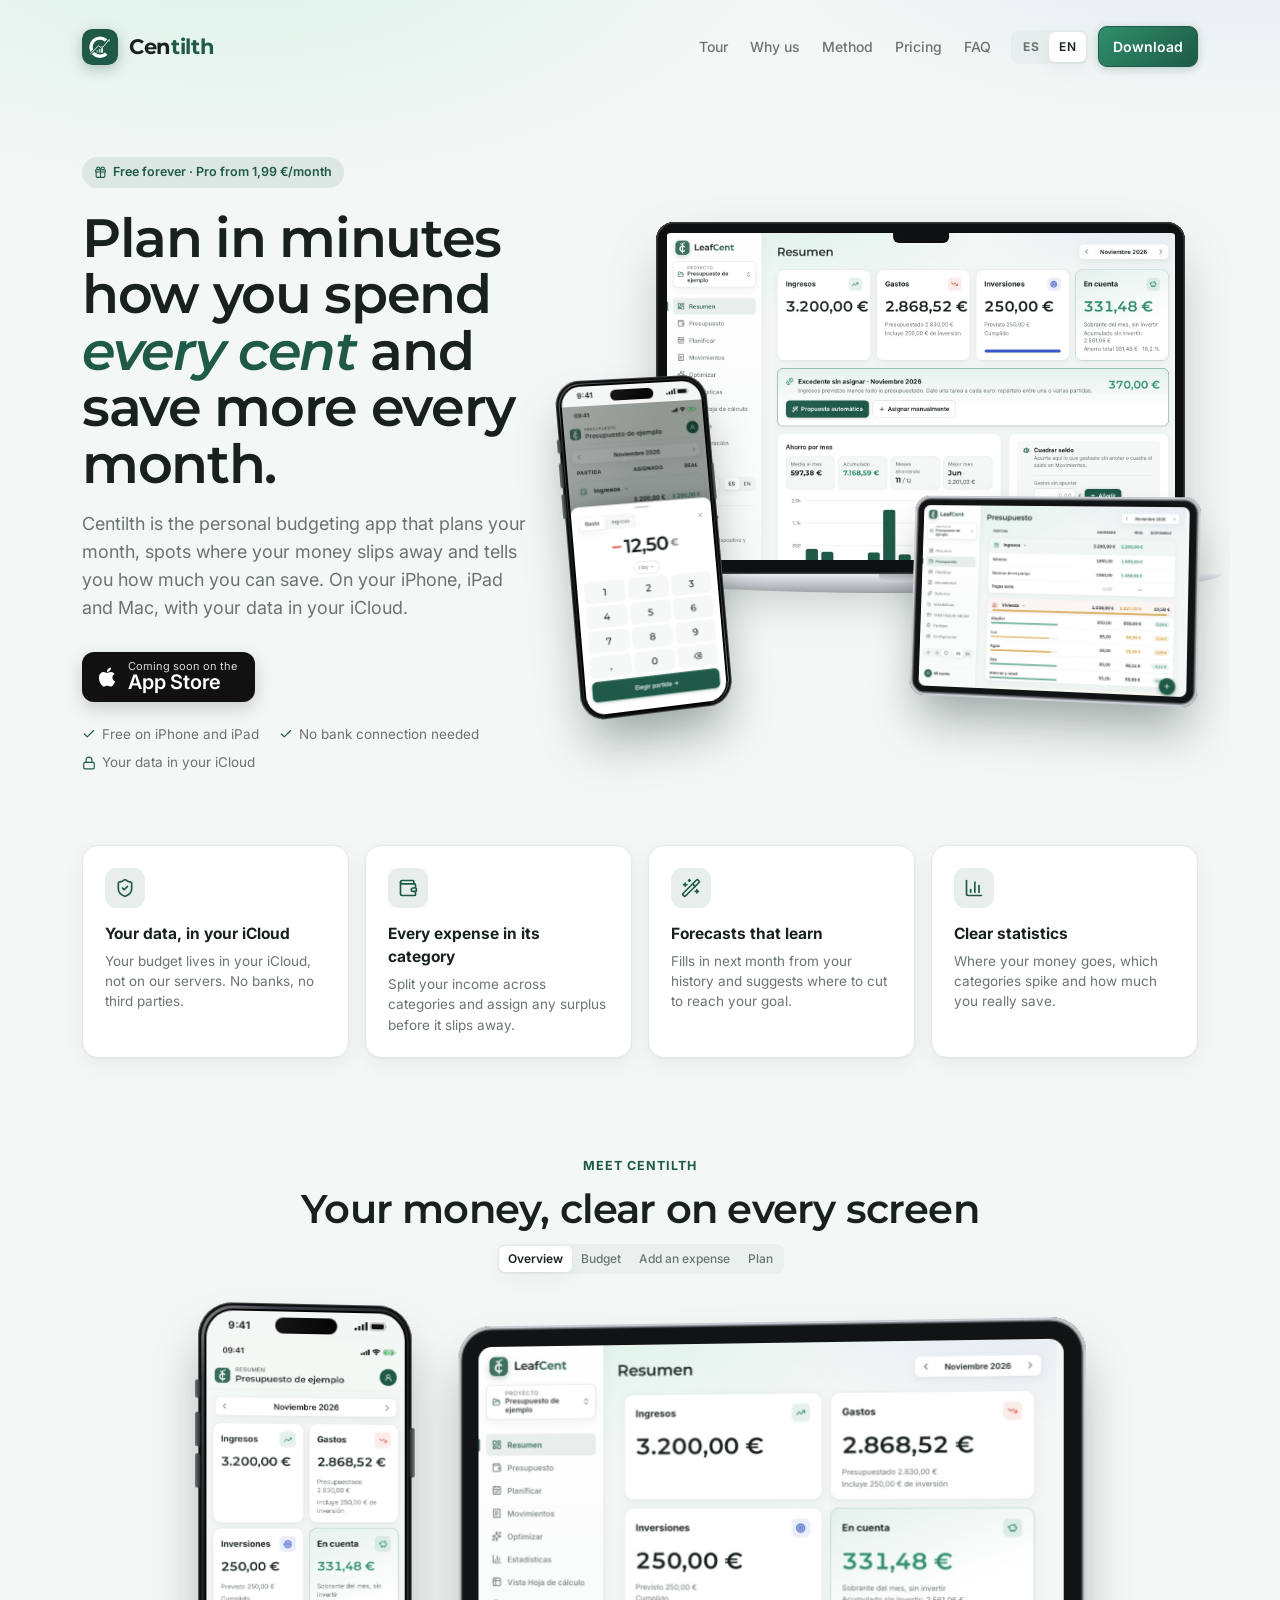
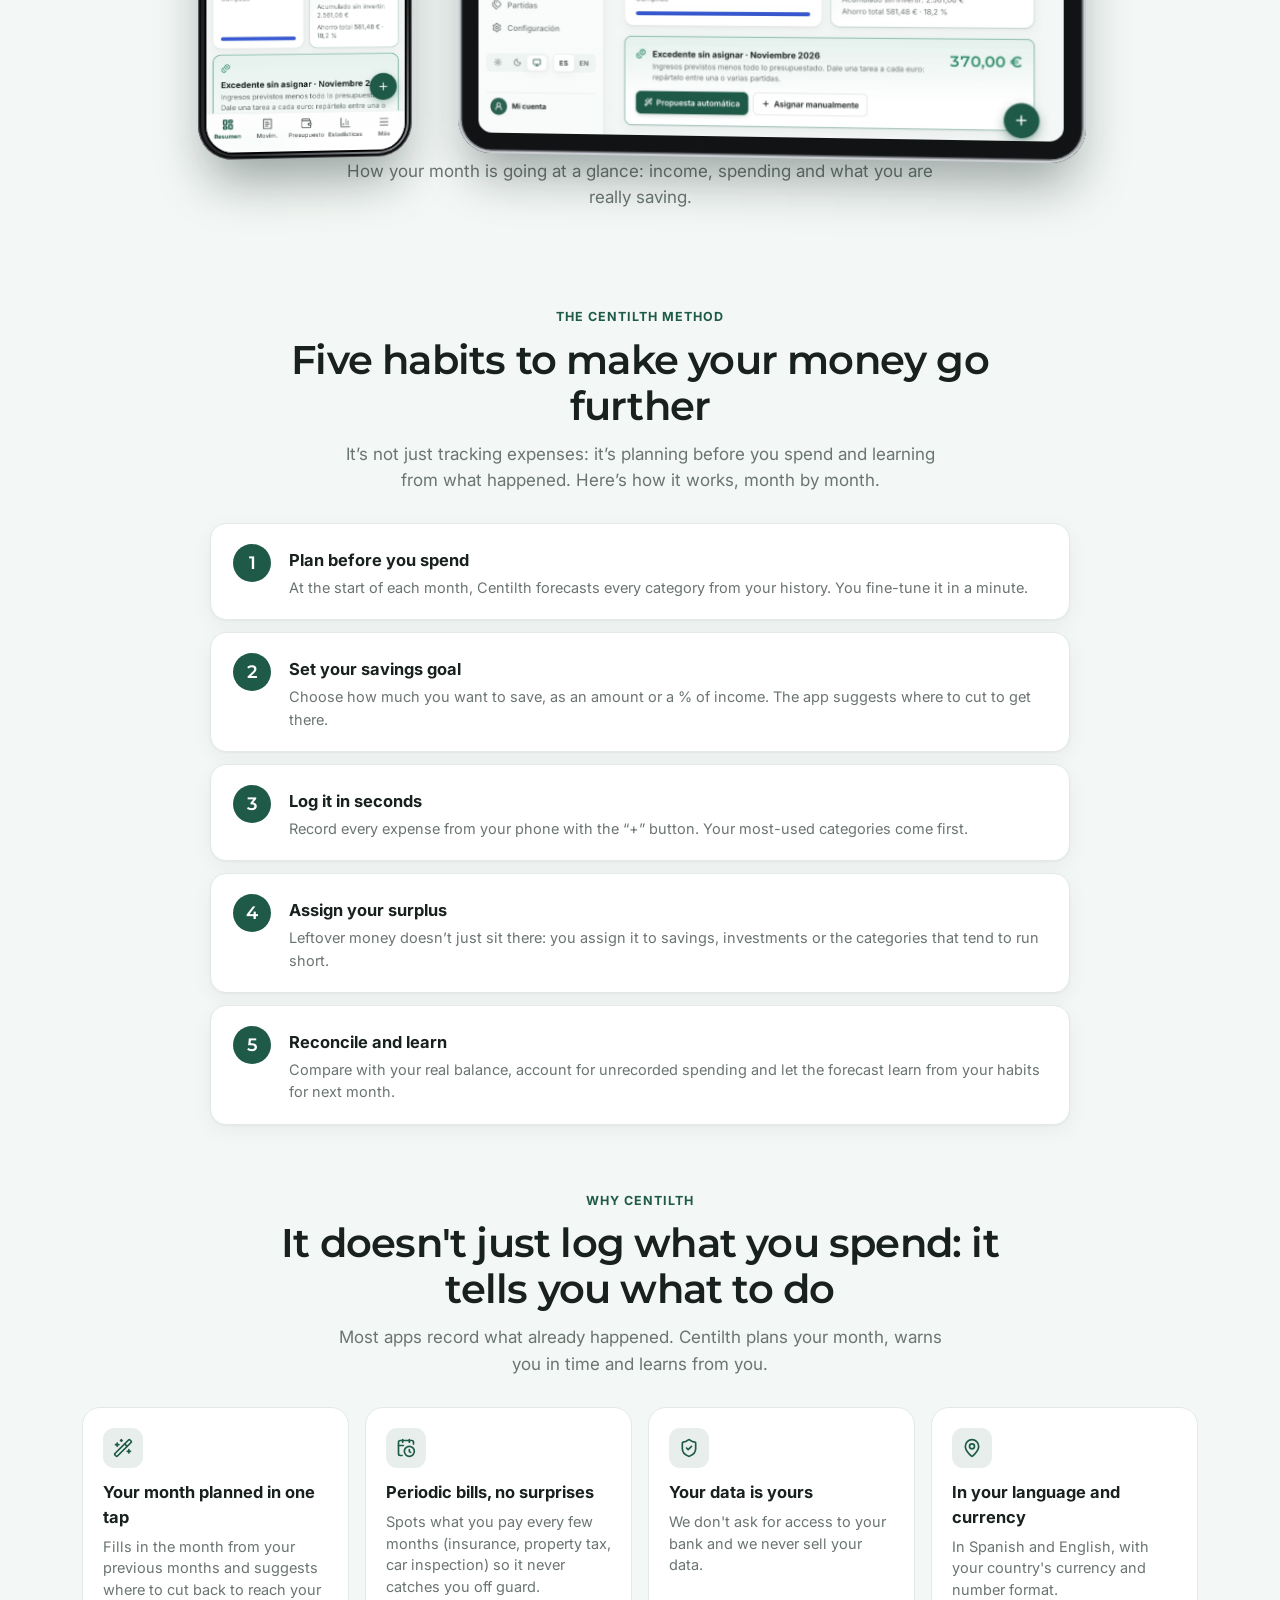
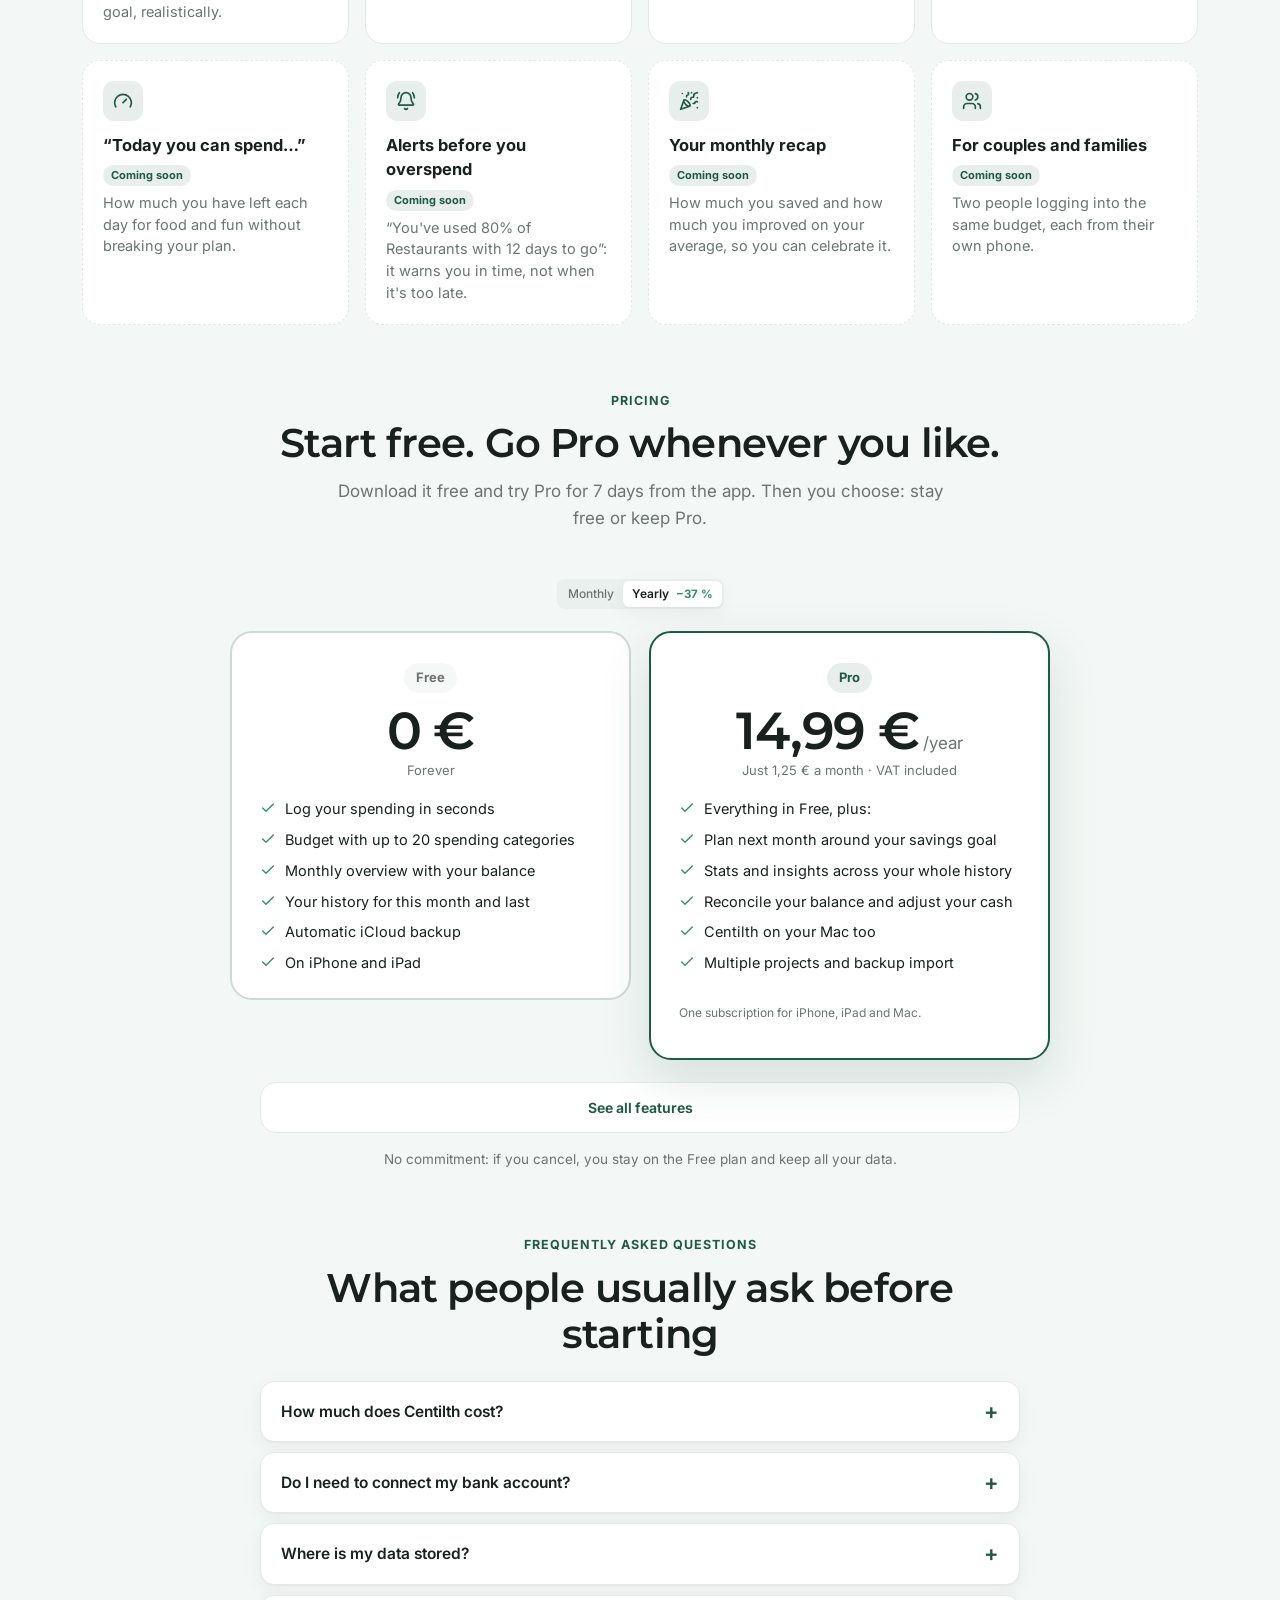
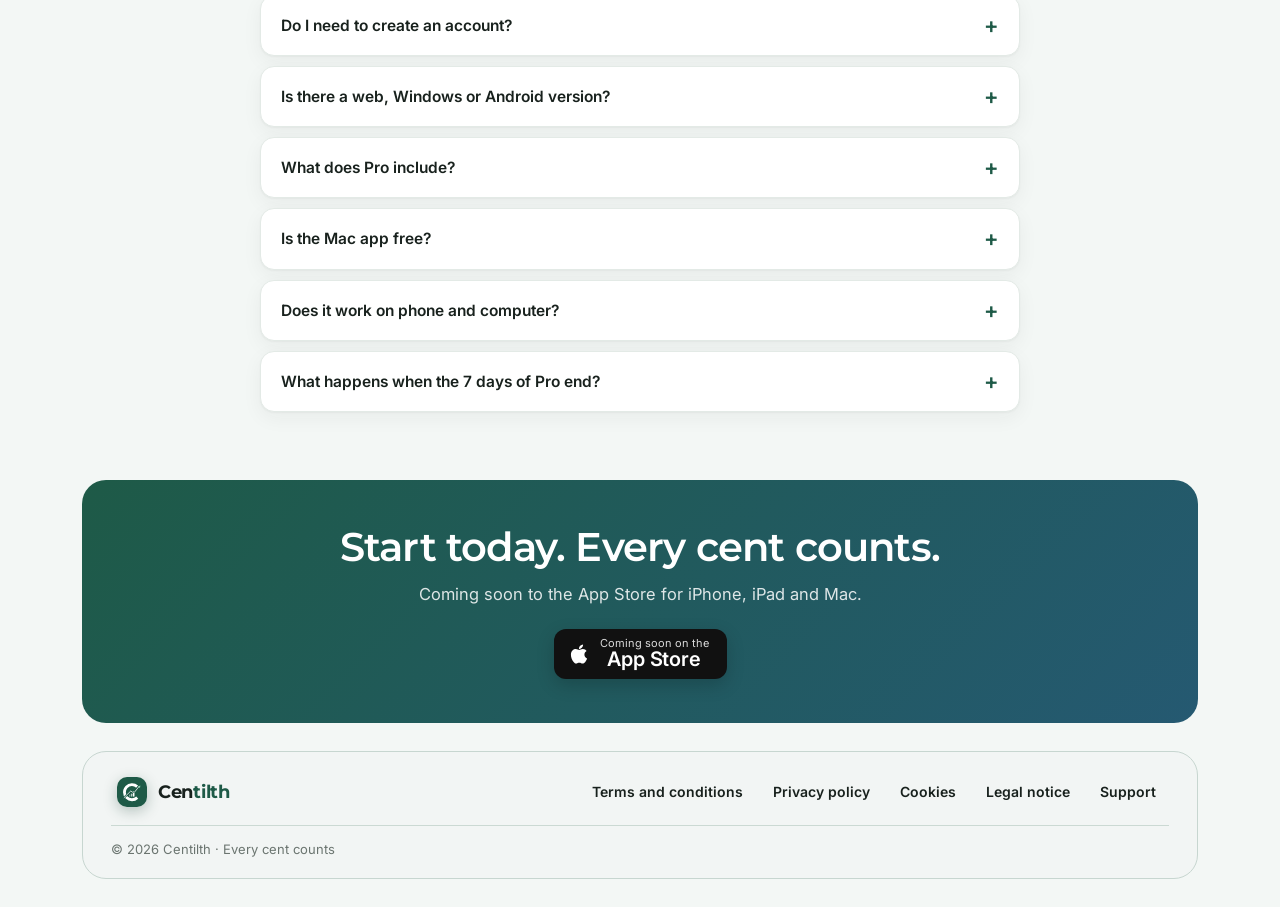
==== en/index.html @ 1f7cdabc "Web: portada en inglés indexable en /en/ (hreflang es/en), idioma por dirección y enlaces absolutos " ====
<!doctype html>
<html lang="en">
<head>
<meta charset="UTF-8" />
<!-- viewport-fit=cover: la app ocupa toda la pantalla del iPhone y respeta el notch con safe-area -->
<meta name="viewport" content="width=device-width, initial-scale=1.0, viewport-fit=cover" />
<!-- SEO -->
<title>Centilth · Budgeting app to plan your money and save more | Start free</title>
<meta name="description" content="Plan your monthly budget, track your spending and save more every month with Centilth for iPhone, iPad and Mac. Automatic forecast, savings goal and stats. Start free." />
<meta name="keywords" content="budget app, personal budget, track spending, save money, monthly budget, personal finance, savings app" />
<meta name="robots" content="index, follow" />
<link rel="canonical" href="https://centilth.com/en/" />
<link rel="alternate" hreflang="es" href="https://centilth.com/" />
<link rel="alternate" hreflang="en" href="https://centilth.com/en/" />
<link rel="alternate" hreflang="x-default" href="https://centilth.com/" />
<!-- Al compartir en redes (WhatsApp, LinkedIn, X…) -->
<meta property="og:type" content="website" />
<meta property="og:locale" content="en_US" />
<meta property="og:site_name" content="Centilth" />
<meta property="og:title" content="Centilth · Every cent counts" />
<meta property="og:description" content="The personal budgeting app that plans your month and tells you how much you can save. Start free." />
<meta property="og:image" content="https://centilth.com/icon-512.png" />
<meta name="twitter:card" content="summary" />
<meta name="twitter:title" content="Centilth · Budgeting and savings app" />
<meta name="twitter:description" content="Plan, track your spending and save more. Start free." />
<!-- Datos estructurados para Google: la app, su precio y las preguntas frecuentes -->
<script type="application/ld+json">
{
  "@context": "https://schema.org",
  "@graph": [
    {
      "@type": "SoftwareApplication",
      "name": "Centilth",
      "applicationCategory": "FinanceApplication",
      "operatingSystem": "iOS, iPadOS, macOS",
      "inLanguage": "en",
      "description": "Personal budgeting and savings app: automatic monthly forecast, savings goal and stats."
    },
    {
      "@type": "FAQPage",
      "mainEntity": [
        { "@type": "Question", "name": "Do I have to connect my bank account?", "acceptedAnswer": { "@type": "Answer", "text": "No. Centilth doesn't ask for access to your bank: you log transactions in seconds and reconcile with your balance whenever you like." } },
        { "@type": "Question", "name": "Where is my data stored?", "acceptedAnswer": { "@type": "Answer", "text": "On your device and in your own iCloud. Your transactions and balances never go through our servers." } },
        { "@type": "Question", "name": "Which devices does it work on?", "acceptedAnswer": { "@type": "Answer", "text": "iPhone, iPad and Mac, with your data synced through iCloud." } }
      ]
    }
  ]
}
</script>
<link rel="icon" type="image/svg+xml" href="/favicon.svg" />
<link rel="apple-touch-icon" href="/apple-touch-icon.png" />
<meta name="apple-mobile-web-app-capable" content="yes" />
<meta name="mobile-web-app-capable" content="yes" />
<meta name="apple-mobile-web-app-title" content="Centilth" />
<meta name="apple-mobile-web-app-status-bar-style" content="default" />
<meta name="theme-color" content="#f3f7f5" media="(prefers-color-scheme: light)" />
<meta name="theme-color" content="#121311" media="(prefers-color-scheme: dark)" />
<meta name="format-detection" content="telephone=no" />
<link rel="preconnect" href="https://fonts.googleapis.com" />
<link href="https://fonts.googleapis.com/css2?family=Inter:wght@400;500;600;700&family=Montserrat:wght@500;600;700&display=swap" rel="stylesheet" />
  <script type="module" crossorigin src="/assets/site-BnL8WjSH.js"></script>
  <link rel="stylesheet" crossorigin href="/assets/site-vZoatklc.css">
</head>
<body><div id="root"></div></body>
</html>
---- assets/site-vZoatklc.css ----
.home .home-hero.hero-devices{display:grid;grid-template-columns:minmax(0,.9fr) minmax(0,1.25fr);gap:32px;align-items:center;text-align:left;max-width:1240px}.home .home-hero.hero-devices .hero-text{min-width:0}.home .home-hero.hero-devices h1,.home .home-hero.hero-devices p{margin-left:0;margin-right:0}.home .home-hero.hero-devices h1{font-size:clamp(34px,4.2vw,54px)}.home .home-hero.hero-devices .home-cta,.home .home-hero.hero-devices .home-trust{justify-content:flex-start}.home-nav a.btn{text-decoration:none}.devices{position:relative;aspect-ratio:1.3;width:100%;min-width:0;perspective:1800px}.devices .d-mac{position:absolute;right:2%;top:0;width:84%}.devices .d-ipad{position:absolute;right:0;bottom:0;width:48%;transform:rotateY(-20deg) rotateX(6deg);transform-origin:right center}.devices .d-iphone{position:absolute;left:0;bottom:-3%;width:25%;transform:rotateY(22deg) rotateX(4deg) rotate(-4deg);transform-origin:left center;z-index:2}.rd-iphone{aspect-ratio:1170 / 2532}.rd-iphone-body{position:relative;height:100%;border-radius:16%/7.6%;padding:3.6%;background:linear-gradient(135deg,#8a8d91,#3b3e42 12%,#1d1f22 40%,#2b2e31 75%,#9a9da1);box-shadow:inset 0 0 0 1px #ffffff40,inset 0 0 0 3px #0c0d0e,0 30px 50px -10px #0c231c66}.rd-iphone-screen{position:relative;height:100%;border-radius:13.4%/6.2%;overflow:hidden;background:#f3f6f4;box-shadow:0 0 0 2px #050505;display:flex;flex-direction:column;container-type:inline-size}.rd-status{flex:0 0 auto;height:6.2%;display:flex;align-items:center;justify-content:space-between;padding:0 9% 0 11%;font:600 5.2cqw/1 -apple-system,SF Pro Text,Inter,sans-serif;color:#111}.rd-status i{display:flex;gap:4%;align-items:center;width:22%;justify-content:flex-end}.rd-status svg{height:4.4cqw;fill:currentColor}.rd-iphone-screen img{display:block;width:100%;flex:1;min-height:0;object-fit:cover;object-position:top}.rd-island{position:absolute;top:1.4%;left:50%;transform:translate(-50%);width:31%;height:3.6%;border-radius:999px;background:#000}.rd-btn{position:absolute;width:2.2%;border-radius:2px;background:linear-gradient(90deg,#6e7175,#2a2c2f)}.rd-btn-a{left:-1.2%;top:17%;height:4%}.rd-btn-b{left:-1.2%;top:24%;height:7.5%}.rd-btn-c{left:-1.2%;top:33%;height:7.5%}.rd-btn-p{right:-1.2%;top:27%;height:11%;background:linear-gradient(270deg,#6e7175,#2a2c2f)}.rd-ipad{aspect-ratio:2360 / 1640}.rd-ipad-body{height:100%;border-radius:5.5%/7.9%;padding:3.4%;background:#121314;box-shadow:inset 0 0 0 2px #c9ccd0,inset 0 0 0 3.5px #8d9095,inset 0 0 0 5px #1a1b1c,0 30px 50px -10px #0c231c61}.rd-ipad-screen{position:relative;height:100%;border-radius:2.4%/3.4%;overflow:hidden;background:#000}.rd-ipad-screen img{display:block;width:100%;height:100%;object-fit:cover;object-position:top left}.rd-mac-lid{aspect-ratio:2880 / 1910;background:#0e0f10;border-radius:3.4% 3.4% 0 0/5.2% 5.2% 0 0;padding:2% 2% 2.6%;box-shadow:inset 0 0 0 1.5px #3a3c3f,inset 0 0 0 3px #0e0f10,0 24px 60px -16px #0c231c59}.rd-mac-screen{position:relative;height:100%;overflow:hidden;border-radius:.8%;background:#000}.rd-mac-screen img{display:block;width:100%;height:100%;object-fit:cover;object-position:top left}.rd-notch{position:absolute;top:0;left:50%;transform:translate(-50%);width:11%;height:3.2%;background:#0e0f10;border-radius:0 0 6px 6px}.rd-mac-base{position:relative;margin:0 -7%;height:0;padding-bottom:3.6%;background:linear-gradient(180deg,#e9ebee,#c7cace 45%,#9ea2a7);border-radius:0 0 46% 46%/0 0 100% 100%}.rd-mac-base span{position:absolute;top:0;left:50%;transform:translate(-50%);width:14%;height:45%;background:linear-gradient(#b2b5b9,#d6d8db);border-radius:0 0 10px 10px}.rd-glare{position:absolute;top:0;right:0;bottom:0;left:0;pointer-events:none;background:linear-gradient(115deg,#ffffff29,#fff0 38%)}.appstore-badge{display:inline-flex;align-items:center;gap:10px;background:#111;color:#fff;border-radius:12px;padding:9px 18px 9px 14px;line-height:1.05;box-shadow:0 6px 18px #0000002e}.appstore-badge small{display:block;font-size:11px;opacity:.85}.appstore-badge b{font-size:20px;font-weight:600;letter-spacing:-.01em}.appstore-badge.soon{cursor:default}:root[data-theme=dark] .appstore-badge{background:#fff;color:#111}.shots-tabs{margin:8px auto 30px;flex-wrap:wrap;justify-content:center;width:fit-content}.shots{display:flex;align-items:flex-end;justify-content:center;gap:40px;max-width:980px;margin:0 auto;perspective:1800px}.shots .s-iphone{width:210px;flex-shrink:0;transform:rotateY(10deg)}.shots .s-ipad{width:640px;max-width:64%;transform:rotateY(-8deg)}.shots-text{margin-top:28px;min-height:3em}.home-foot{display:flex;justify-content:center;align-items:center;gap:16px;flex-wrap:wrap}.foot-beta{background:none;border:0;color:inherit;font:inherit;font-size:12px;opacity:.6;cursor:pointer;text-decoration:underline;text-underline-offset:3px}.foot-beta:hover{opacity:1}@media (max-width: 900px){.home .home-hero.hero-devices{grid-template-columns:1fr;text-align:center;gap:28px}.home .home-hero.hero-devices .home-cta,.home .home-hero.hero-devices .home-trust{justify-content:center}.home .home-hero.hero-devices p{margin:0 auto}.devices{max-width:600px;margin:0 auto}.shots{gap:14px}.shots .s-iphone{width:30%;max-width:190px}.shots .s-ipad{max-width:66%}}.home{overflow-x:clip}.to-top{display:none}@media (max-width: 760px){.to-top{display:grid;place-items:center;position:fixed;right:16px;bottom:calc(20px + env(safe-area-inset-bottom));z-index:50;width:46px;height:46px;border-radius:50%;border:0;background:var(--accent);color:#fff;cursor:pointer;box-shadow:0 8px 20px #0c231c47;opacity:0;transform:translateY(12px);pointer-events:none;transition:opacity .2s,transform .2s}.to-top.show{opacity:1;transform:none;pointer-events:auto}}.site-foot{margin:18px 0 28px;padding:22px 28px 18px;border-radius:24px;border:1px solid color-mix(in srgb,var(--accent) 14%,var(--line));background:color-mix(in srgb,var(--accent) 6%,var(--card))}.foot-top{display:flex;align-items:center;justify-content:space-between;gap:16px;flex-wrap:wrap}.foot-brand{display:flex;align-items:center;gap:10px}.foot-brand .brand-name{font-size:18px}.foot-legal{display:flex;flex-direction:row;flex-wrap:wrap;gap:4px}.foot-legal a{color:var(--text);font-weight:600;font-size:14px;text-decoration:none;padding:7px 13px;border-radius:999px;transition:background .15s,color .15s}.foot-legal a:hover,.foot-legal a:focus-visible{background:var(--accent-soft);color:var(--accent);outline:none}.foot-bottom{display:flex;flex-wrap:wrap;justify-content:space-between;align-items:center;gap:10px 20px;margin-top:16px;padding-top:14px;border-top:1px solid color-mix(in srgb,var(--accent) 12%,var(--line));font-size:13px;color:var(--muted)}.site-foot .foot-beta{background:var(--card);border:1px solid color-mix(in srgb,var(--accent) 30%,var(--line));color:var(--accent);font:inherit;font-size:12.5px;font-weight:600;padding:6px 15px;border-radius:999px;cursor:pointer;opacity:1;text-decoration:none;transition:background .15s,color .15s}.site-foot .foot-beta:hover{background:var(--accent);color:#fff;border-color:var(--accent)}@media (max-width: 760px){.site-foot{padding:20px 16px 16px;border-radius:20px;margin-bottom:20px}.foot-top,.foot-bottom{flex-direction:column;text-align:center;justify-content:center}.foot-legal{display:grid;grid-template-columns:1fr 1fr;width:100%}.foot-legal a{text-align:center;font-size:13px;padding:7px 8px}}:root{--bg: #f3f7f5;--side: #ffffff;--card: #ffffff;--text: #18211d;--muted: #6b7570;--line: #e3eae6;--line-strong: #cfd9d3;--hover: rgba(30,90,71,.045);--accent: #1e5a47;--accent-soft: rgba(30,90,71,.1);--invest: #3557d4;--invest-soft: rgba(53,87,212,.1);--pos: #2f8f6b;--pos-soft: rgba(47,143,107,.12);--neg: #e0644f;--neg-soft: rgba(224,100,79,.12);--warn: #d99a2b;--warn-soft: rgba(217,154,43,.14);--shadow: 0 1px 2px rgba(31,36,32,.04), 0 6px 20px rgba(31,36,32,.05);--shadow-hover: 0 2px 4px rgba(31,36,32,.05), 0 12px 28px rgba(31,36,32,.09);--num-font: "Montserrat", system-ui, sans-serif;--on-accent: #ffffff;color-scheme:light}@media (prefers-color-scheme: dark){:root:not([data-theme=light]){--bg: #121311;--side: #0d0e0c;--card: #1b1c1a;--text: #ecebe6;--muted: #8e928b;--line: #272925;--line-strong: #363933;--hover: rgba(236,235,230,.045);--accent: #5fd3a8;--accent-soft: rgba(95,211,168,.13);--invest: #7b93ff;--invest-soft: rgba(123,147,255,.14);--pos: #4cc79a;--pos-soft: rgba(76,199,154,.13);--neg: #ff8a73;--neg-soft: rgba(255,138,115,.13);--warn: #f2bc55;--warn-soft: rgba(242,188,85,.14);--shadow: none;--shadow-hover: 0 8px 24px rgba(0,0,0,.35);--on-accent: #0d0e0c;color-scheme:dark}}:root[data-theme=dark]{--bg: #121311;--side: #0d0e0c;--card: #1b1c1a;--text: #ecebe6;--muted: #8e928b;--line: #272925;--line-strong: #363933;--hover: rgba(236,235,230,.045);--accent: #5fd3a8;--accent-soft: rgba(95,211,168,.13);--invest: #7b93ff;--invest-soft: rgba(123,147,255,.14);--pos: #4cc79a;--pos-soft: rgba(76,199,154,.13);--neg: #ff8a73;--neg-soft: rgba(255,138,115,.13);--warn: #f2bc55;--warn-soft: rgba(242,188,85,.14);--shadow: none;--shadow-hover: 0 8px 24px rgba(0,0,0,.35);--on-accent: #0d0e0c;color-scheme:dark}*{box-sizing:border-box}body{margin:0;background:var(--bg);color:var(--text);font:14px/1.5 Inter,system-ui,sans-serif;-webkit-font-smoothing:antialiased}button,input,select{font:inherit;color:inherit}.loading{display:grid;place-items:center;height:100vh;color:var(--muted)}.muted{color:var(--muted)}.small{font-size:12px}.pos{color:var(--pos)}.neg{color:var(--neg)}.num{text-align:right;font-variant-numeric:tabular-nums;white-space:nowrap}.app{display:grid;grid-template-columns:228px 1fr;min-height:100vh}.sidebar{background:var(--side);border-right:1px solid var(--line);padding:22px 14px;display:flex;flex-direction:column;gap:26px;position:sticky;top:0;height:100vh}.brand{display:flex;align-items:center;gap:10px;font:600 20px Montserrat,sans-serif;padding:0 8px}.brand-mark{display:grid;place-items:center;width:32px;height:32px;border-radius:9px;background:var(--accent);color:var(--on-accent)}nav{display:flex;flex-direction:column;gap:2px}nav button{display:flex;align-items:center;gap:11px;padding:9px 10px;border:0;background:none;border-radius:8px;cursor:pointer;color:var(--muted);font-weight:500;text-align:left}nav button:hover{background:var(--hover);color:var(--text)}nav button.active{background:var(--card);color:var(--text);box-shadow:var(--shadow)}nav button.active svg{color:var(--accent)}.sidebar-foot{margin-top:auto;font-size:12px;color:var(--muted);padding:0 10px}main{min-width:0}.topbar{display:flex;align-items:center;justify-content:space-between;padding:26px 36px 10px;gap:16px;flex-wrap:wrap}.topbar h1{font:600 28px Montserrat,sans-serif;margin:0;letter-spacing:-.01em}.month-picker{display:flex;align-items:center;gap:4px;background:var(--card);border:1px solid var(--line);border-radius:10px;padding:3px;box-shadow:var(--shadow)}.month-picker span{min-width:140px;text-align:center;font-weight:600}.month-picker button{border:0;background:none;padding:6px;border-radius:7px;cursor:pointer;display:grid;color:var(--muted)}@media (hover: hover){.month-picker button:hover{background:var(--hover);color:var(--text)}}.content{padding:14px 36px 48px;max-width:1280px}.stack{display:flex;flex-direction:column;gap:18px}.grid-2{display:grid;grid-template-columns:1.4fr 1fr;gap:18px}.grid-2>.card{min-width:0}.card{background:var(--card);border:1px solid var(--line);border-radius:14px;padding:20px;box-shadow:var(--shadow)}.card.flush{padding:0;overflow:hidden}.card-head{display:flex;align-items:center;justify-content:space-between;gap:12px;margin-bottom:12px;flex-wrap:wrap}.card-head.padded{padding:16px 20px;margin:0;border-bottom:1px solid var(--line)}.card-head h2{font-size:15px;font-weight:600;margin:0;display:flex;align-items:center;gap:8px}.card-head h2 svg{color:var(--accent)}.hint{margin:-6px 0 10px;font-size:12.5px;color:var(--muted)}.empty{color:var(--muted);margin:8px 0}.padded{padding:16px 20px}.kpis{display:grid;grid-template-columns:repeat(4,1fr);gap:14px}.kpi{background:var(--card);border:1px solid var(--line);border-radius:14px;padding:16px 18px;box-shadow:var(--shadow)}.kpi-top{display:flex;justify-content:space-between;color:var(--muted);font-size:12.5px;font-weight:500}.kpi-top i{display:grid;place-items:center;width:26px;height:26px;border-radius:7px;background:var(--hover)}.tone-pos .kpi-top i{color:var(--pos);background:var(--pos-soft)}.tone-neg .kpi-top i{color:var(--neg);background:var(--neg-soft)}.tone-accent .kpi-top i{color:var(--accent);background:var(--accent-soft)}.kpi-value{font-size:25px;font-weight:700;letter-spacing:-.02em;margin-top:4px;font-variant-numeric:tabular-nums}.kpi-sub{font-size:12.5px;color:var(--muted)}.bar,.sim-bar{height:6px;background:var(--hover);border-radius:9px;margin-top:10px;overflow:hidden}.bar div,.sim-bar div{height:100%;background:var(--accent);border-radius:9px;transition:width .3s}.over-list{list-style:none;margin:0;padding:0}.over-list li{display:flex;justify-content:space-between;align-items:center;padding:10px 0;border-bottom:1px solid var(--line)}.over-list li:last-child{border:0}.over-list li div{display:flex;flex-direction:column}.over-list .muted{font-size:12.5px}.neg-pill,.pill{font-size:12.5px;font-weight:600;padding:3px 9px;border-radius:99px;font-variant-numeric:tabular-nums;white-space:nowrap}.neg-pill,.pill.over{background:var(--neg-soft);color:var(--neg)}.pill.ok{background:var(--pos-soft);color:var(--pos)}.pill.warn{background:var(--warn-soft);color:var(--warn)}.assign-banner{display:grid;grid-template-columns:auto 1fr auto;align-items:center;gap:24px;padding:18px 22px;border-radius:14px;border:1px solid var(--line);background:var(--card);box-shadow:var(--shadow)}.assign-banner>div{display:flex;flex-direction:column}.assign-banner .label{font-size:12.5px;font-weight:600;text-transform:uppercase;letter-spacing:.05em}.assign-banner strong{font-size:28px;letter-spacing:-.02em;font-variant-numeric:tabular-nums}.assign-banner .muted{font-size:12.5px}.assign-banner p{margin:0;color:var(--muted);max-width:440px}.assign-banner.pos{border-color:var(--pos)}.assign-banner.pos .label,.assign-banner.pos strong{color:var(--pos)}.assign-banner.neg{border-color:var(--neg)}.assign-banner.neg .label,.assign-banner.neg strong{color:var(--neg)}.btn{display:inline-flex;align-items:center;gap:7px;border-radius:9px;padding:9px 14px;font-weight:600;cursor:pointer;border:1px solid var(--line-strong);background:var(--card);white-space:nowrap}.btn:hover{background:var(--hover)}.btn.primary{background:var(--accent);border-color:var(--accent);color:var(--on-accent)}.btn.primary:hover{filter:brightness(1.08)}.budget-row{display:grid;grid-template-columns:1fr 140px 120px 130px;align-items:center;gap:12px;padding:7px 20px;border-bottom:1px solid var(--line);width:100%;text-align:left}.budget-row>span:not(:first-child){text-align:right;font-variant-numeric:tabular-nums}.budget-row.head{font-size:11.5px;text-transform:uppercase;letter-spacing:.06em;color:var(--muted);font-weight:600;padding:12px 20px}.budget-row.group{background:var(--hover);border:0;border-bottom:1px solid var(--line);font-weight:600;cursor:pointer;padding:10px 20px}.budget-row.group>span:first-child{display:flex;align-items:center;gap:6px}.budget-row.group svg{transition:transform .2s;color:var(--muted)}.budget-row.group svg.rot{transform:rotate(-90deg)}.budget-row:not(.head):not(.group):hover{background:var(--hover)}.cat-name{display:flex;flex-direction:column;gap:4px;padding-left:22px}.tag{font-style:normal;font-size:10.5px;font-weight:600;color:var(--accent);background:var(--accent-soft);padding:1px 6px;border-radius:5px;width:fit-content}.mini-bar{display:block;height:3px;background:var(--line);border-radius:3px;max-width:220px;overflow:hidden}.mini-bar b{display:block;height:100%;border-radius:3px;background:var(--pos)}.mini-bar.warn b{background:var(--warn)}.mini-bar.over b{background:var(--neg)}.amount-input{width:110px;text-align:right;padding:5px 8px;border:1px solid transparent;border-radius:7px;background:transparent;font-variant-numeric:tabular-nums}.amount-input:hover{border-color:var(--line-strong)}.amount-input:focus{outline:none;border-color:var(--accent);background:var(--card);box-shadow:0 0 0 3px var(--accent-soft)}.tx-form{display:flex;gap:12px;align-items:flex-end;flex-wrap:wrap}.tx-form label{display:flex;flex-direction:column;gap:5px;font-size:12px;font-weight:600;color:var(--muted)}.tx-form .grow{flex:1;min-width:180px}.tx-form input,.tx-form select,.search input,.goal-input input{padding:8px 10px;border:1px solid var(--line-strong);border-radius:9px;background:var(--card);font-weight:400;color:var(--text)}.tx-form input:focus,.tx-form select:focus,.goal-input input:focus{outline:none;border-color:var(--accent);box-shadow:0 0 0 3px var(--accent-soft)}.form-error{color:var(--neg);font-size:12.5px;width:100%}.search{display:flex;align-items:center;gap:6px;color:var(--muted)}.search input{padding:6px 10px}.tx-table{width:100%;border-collapse:collapse}.tx-table td{padding:10px 20px;border-bottom:1px solid var(--line)}.tx-table tr:hover td{background:var(--hover)}.tx-table td:nth-child(2){display:flex;flex-direction:column}.icon-btn{border:0;background:none;cursor:pointer;color:var(--muted);padding:5px;border-radius:6px;display:grid;opacity:.5}.icon-btn:hover{color:var(--neg);background:var(--neg-soft);opacity:1}.tips{margin:0;padding:0;list-style:none;display:grid;gap:10px}.tips li{padding:12px 14px 12px 40px;background:var(--hover);border-radius:10px;position:relative}.tips li:before{content:"→";position:absolute;left:15px;color:var(--accent);font-weight:700}.goal-input{display:flex;align-items:center;gap:8px;font-size:13px;color:var(--muted)}.goal-input input{width:100px;text-align:right}.sim-summary{display:grid;grid-template-columns:repeat(3,1fr);gap:14px;margin-bottom:14px}.sim-summary>div:not(.sim-bar){display:flex;flex-direction:column}.sim-summary strong{font-size:22px;font-variant-numeric:tabular-nums}.sim-summary .sim-bar{grid-column:1 / -1;height:8px;margin:0}.sim-summary .sim-bar div{background:var(--pos)}.cut-table{display:flex;flex-direction:column}.cut-row{display:grid;grid-template-columns:1fr auto 90px;gap:14px;align-items:center;padding:8px 0;border-top:1px solid var(--line)}.cut-row>span:first-child{display:flex;flex-direction:column}.seg{display:flex;background:var(--hover);border-radius:8px;padding:2px}.seg button{border:0;background:none;padding:4px 9px;border-radius:6px;font-size:12px;cursor:pointer;color:var(--muted);font-weight:500}.seg button.on{background:var(--card);color:var(--text);box-shadow:var(--shadow);font-weight:600}.mini-table{width:100%;border-collapse:collapse;font-size:13px}.mini-table th{text-align:right;font-size:11px;text-transform:uppercase;letter-spacing:.05em;color:var(--muted);font-weight:600;padding:6px 4px;border-bottom:1px solid var(--line)}.mini-table td{text-align:right;padding:8px 4px;border-bottom:1px solid var(--line);font-variant-numeric:tabular-nums}.mini-table th:first-child,.mini-table td:first-child{text-align:left}.sub-h{font-size:13px;display:flex;align-items:center;gap:6px;margin:18px 0 8px}.chips{list-style:none;padding:0;margin:0;display:flex;flex-wrap:wrap;gap:6px}.chips li{background:var(--warn-soft);border-radius:99px;padding:4px 10px;font-size:12.5px}.chips b{color:var(--warn)}@media (max-width: 1100px){.kpis{grid-template-columns:repeat(2,1fr)}.grid-2{grid-template-columns:1fr}.assign-banner{grid-template-columns:1fr;gap:10px}}@media (max-width: 760px){.app{grid-template-columns:1fr}.sidebar{position:static;height:auto;flex-direction:row;align-items:center;padding:10px 16px;overflow-x:auto}nav{flex-direction:row}.sidebar-foot{display:none}.topbar,.content{padding-left:16px;padding-right:16px}.budget-row{grid-template-columns:1fr 90px 90px}.budget-row>span:nth-child(4){display:none}.cut-row,.sim-summary{grid-template-columns:1fr}}.plan-goal{display:grid;grid-template-columns:1.1fr 1fr;gap:24px;align-items:center}.plan-goal h2{font-size:17px;margin:0 0 6px;display:flex;gap:8px;align-items:center}.plan-goal h2 svg{color:var(--accent)}.plan-goal .hint{margin:0 0 14px}.goal-row{display:flex;align-items:center;gap:12px;flex-wrap:wrap}.plan-figures{display:grid;grid-template-columns:repeat(3,1fr);gap:12px}.fig{display:flex;flex-direction:column;padding:12px 14px;border-radius:10px;background:var(--hover)}.fig strong{font-size:20px;font-variant-numeric:tabular-nums;letter-spacing:-.01em}.fig .muted:first-child{font-size:12px;font-weight:500}.plan-row{display:grid;grid-template-columns:1fr 90px 120px 100px 150px 140px 44px;gap:10px;align-items:center;padding:6px 20px;border-bottom:1px solid var(--line)}.plan-row>span:nth-child(n+4){text-align:right;font-variant-numeric:tabular-nums}.plan-row>span:last-child{text-align:center}.plan-row.head{font-size:11px;text-transform:uppercase;letter-spacing:.06em;color:var(--muted);font-weight:600;padding:12px 20px;position:sticky;top:0;background:var(--card);z-index:1}.plan-row.group{background:var(--hover);font-weight:600;padding:9px 20px}.plan-row:not(.head):not(.group):hover{background:var(--hover)}.plan-row .cat-name{padding-left:12px}.plan-row .pill small{font-weight:500;opacity:.8;margin-left:2px}.kind{font-style:normal;font-size:11px;font-weight:600;padding:2px 7px;border-radius:5px;background:var(--hover);color:var(--muted)}.k-fijo{background:var(--accent-soft);color:var(--accent)}.k-variable{background:var(--warn-soft);color:var(--warn)}.k-periódico{background:var(--hover);color:var(--accent, var(--pos))}.k-ocasional{background:var(--pos-soft);color:var(--pos)}.spark{display:inline-flex;align-items:flex-end;gap:2px;height:22px}.spark b{width:7px;background:var(--line-strong);border-radius:2px}.spark b:last-child{background:var(--accent)}.edit-cell{display:flex;align-items:center;justify-content:flex-end;gap:2px}.amount-input.edited{border-color:var(--accent);background:var(--accent-soft);font-weight:600}.icon-btn.flex{opacity:.45}.icon-btn.flex.on{color:var(--pos);opacity:1}.icon-btn.flex:hover{background:var(--hover);color:var(--text)}.plan-footer{position:sticky;bottom:16px;display:grid;grid-template-columns:repeat(3,1fr) auto;gap:18px;align-items:center;padding:14px 20px;border-radius:14px;background:var(--card);border:1px solid var(--line-strong);box-shadow:0 8px 30px #0000001f}.plan-footer>div{display:flex;flex-direction:column}.plan-footer strong{font-size:20px;font-variant-numeric:tabular-nums}.plan-footer .muted:first-child{font-size:12px}.plan-footer.ok{border-color:var(--pos)}.plan-footer.ok>div:nth-child(3) .small{color:var(--pos);font-weight:600}.plan-footer.bad{border-color:var(--neg)}.plan-footer.bad>div:nth-child(3) .small{color:var(--neg);font-weight:600}@media (max-width: 1100px){.plan-goal{grid-template-columns:1fr}.plan-row{grid-template-columns:1fr 80px 90px 120px 40px}.plan-row>span:nth-child(2),.plan-row>span:nth-child(3){display:none}.plan-footer{grid-template-columns:1fr 1fr}}.plan-goal .extras-row{grid-column:1;grid-row:2;display:flex;align-items:center;gap:10px;flex-wrap:wrap;margin-top:-10px}.plan-goal .plan-figures{grid-column:2;grid-row:1 / span 2}.month-chips{display:flex;flex-wrap:wrap;gap:3px}.month-chips button{border:1px solid var(--line);background:none;border-radius:6px;padding:2px 7px;font-size:11.5px;cursor:pointer;color:var(--muted)}.month-chips button.on{background:var(--pos-soft);border-color:var(--pos);color:var(--pos);font-weight:600}@media (max-width: 1100px){.plan-goal .extras-row,.plan-goal .plan-figures{grid-column:1;grid-row:auto}}@media (max-width: 760px),(max-height: 640px){.plan-footer{position:static}}.content:has(.sheet-wrap){max-width:none}.sheet-bar{display:flex;justify-content:space-between;align-items:center;gap:12px;flex-wrap:wrap;font-size:13px}.sheet-wrap{overflow:auto;max-height:calc(100vh - 170px)}.sheet{border-collapse:separate;border-spacing:0;font-size:12.5px;font-variant-numeric:tabular-nums}.sheet th,.sheet td{padding:4px 8px;border-bottom:1px solid var(--line);border-right:1px solid var(--line);white-space:nowrap;text-align:right;min-width:74px}.sheet tbody th{position:sticky;left:0;z-index:1;background:var(--card);text-align:left;font-weight:500;min-width:190px;padding-left:26px}.sheet thead th{position:sticky;top:0;z-index:2;background:var(--side);font-weight:600;text-align:center}.sheet thead tr:nth-child(2) th{top:27px}.sheet thead .corner{left:0;z-index:3;text-align:left;font:600 14px Montserrat,sans-serif}.sheet .sub{font-size:10.5px;text-transform:uppercase;letter-spacing:.04em;color:var(--muted);font-weight:600}.sheet.all td.c-d,.sheet.all th.sub:nth-child(3n){border-right:1px solid var(--line-strong)}.sheet td.c-p{color:var(--muted);padding:0}.sheet td.c-p input{width:100%;min-width:74px;border:0;background:transparent;text-align:right;padding:4px 8px;font:inherit;color:var(--muted)}.sheet td.c-p input:hover{background:var(--hover)}.sheet td.c-p input:focus{outline:2px solid var(--accent);outline-offset:-2px;background:var(--card);color:var(--text)}.sheet td.c-d{font-size:12px}.sheet tr.grp th,.sheet tr.grp td{background:var(--hover);font-weight:600}.sheet tr.grp th{padding-left:10px;background:color-mix(in srgb,var(--card) 93%,var(--text))}.sheet tr.total th,.sheet tr.total td{font-weight:700;padding-top:7px;padding-bottom:7px}.sheet tr.total th{padding-left:10px}.sheet tr.inc th,.sheet tr.inc td{background:var(--pos-soft)}.sheet tr.exp th,.sheet tr.exp td{background:var(--neg-soft)}.sheet tr.net th,.sheet tr.net td{background:var(--accent-soft)}.sheet tr.total th{background:color-mix(in srgb,var(--card) 88%,var(--accent))}.sheet tbody tr:not(.total):not(.grp):hover td,.sheet tbody tr:not(.total):not(.grp):hover th{background:color-mix(in srgb,var(--card) 94%,var(--accent))}.add-line{display:flex;gap:8px}.add-line input{flex:1;padding:8px 10px;border:1px solid var(--line-strong);border-radius:9px;background:var(--card)}.add-line input:focus,.inline-edit input:focus{outline:none;border-color:var(--accent);box-shadow:0 0 0 3px var(--accent-soft)}.add-line.small{margin-top:10px}.add-line.small input{padding:6px 9px}.add-line.small .btn{padding:6px 10px}.flash{margin:10px 0 0;font-size:13px;font-weight:500}.cat-grid{display:grid;grid-template-columns:repeat(auto-fill,minmax(320px,1fr));gap:14px;align-items:start}.cat-card{padding:16px}.cat-card-head{display:flex;align-items:center;gap:8px;margin-bottom:6px}.cat-card-head h3{margin:0;font-size:15px;flex:1}.cat-list{list-style:none;margin:0;padding:0}.cat-list li{display:grid;grid-template-columns:1fr auto auto auto;gap:6px;align-items:center;padding:4px 0;border-bottom:1px solid var(--line)}.name-cell{display:flex;align-items:center;gap:4px}.ghost-edit{opacity:0}.name-cell:hover .ghost-edit,.cat-card-head:hover .ghost-edit{opacity:.6}.inline-edit{display:flex;align-items:center;gap:2px}.inline-edit input{flex:1;padding:3px 7px;border:1px solid var(--line-strong);border-radius:6px;background:var(--card);min-width:0}.move{max-width:110px;font-size:11.5px;padding:2px 4px;border:1px solid transparent;border-radius:6px;background:transparent;color:var(--muted);cursor:pointer}.move:hover{border-color:var(--line-strong)}.icon-btn:disabled{opacity:.15;cursor:not-allowed}.icon-btn:disabled:hover{background:none;color:var(--muted)}.project-switch{position:relative;margin-top:-10px}.project-btn{width:100%;display:flex;align-items:center;gap:9px;padding:8px 10px;border:1px solid var(--line-strong);border-radius:10px;background:var(--card);cursor:pointer;text-align:left;box-shadow:var(--shadow)}.project-btn:hover{border-color:var(--accent)}.project-btn>svg:first-child{color:var(--accent);flex-shrink:0}.project-btn>svg:last-child{color:var(--muted);margin-left:auto;flex-shrink:0}.project-btn span{display:flex;flex-direction:column;min-width:0;font-weight:600;font-size:13px;line-height:1.25}.project-btn small{font-size:10.5px;color:var(--muted);font-weight:500;text-transform:uppercase;letter-spacing:.05em}.project-menu{position:absolute;top:calc(100% + 6px);left:0;right:0;z-index:20;background:var(--card);border:1px solid var(--line-strong);border-radius:10px;padding:5px;box-shadow:0 10px 30px #00000026;min-width:220px}.project-item{display:flex;align-items:center;border-radius:7px}.project-item:hover{background:var(--hover)}.project-item .pick{flex:1;display:flex;align-items:center;gap:7px;border:0;background:none;padding:7px 8px;cursor:pointer;text-align:left;font-size:13px}.project-item.on .pick{font-weight:600}.project-item.on .pick svg{color:var(--accent)}.project-item .icon-btn{opacity:0}.project-item:hover .icon-btn{opacity:.6}.project-new{width:100%;display:flex;align-items:center;gap:7px;border:0;border-top:1px solid var(--line);background:none;padding:9px 8px 5px;margin-top:4px;cursor:pointer;color:var(--accent);font-weight:600;font-size:13px}@media (max-width: 760px){.project-switch{margin:0;min-width:180px}}.card.flush.sheet-wrap{overflow:auto}.export-btn{margin-left:auto;text-decoration:none;color:var(--text);padding:7px 12px;font-size:13px}.export-btn svg{color:var(--pos)}.surplus{border-color:var(--pos);background:linear-gradient(180deg,var(--pos-soft),transparent 70%),var(--card)}.surplus.neg{border-color:var(--neg);background:linear-gradient(180deg,var(--neg-soft),transparent 70%),var(--card)}.surplus-head{display:flex;gap:12px;align-items:flex-start}.surplus-head>svg{color:var(--pos);margin-top:2px;flex-shrink:0}.surplus.neg .surplus-head>svg{color:var(--neg)}.surplus-head h2{margin:0;font-size:15px}.surplus-head p{margin:2px 0 0;font-size:13px}.surplus-amount{margin-left:auto;font-size:26px;color:var(--pos);font-variant-numeric:tabular-nums;letter-spacing:-.02em;white-space:nowrap}.surplus-actions{display:flex;gap:8px;margin-top:14px;flex-wrap:wrap}.surplus-lines{margin-top:14px;border-top:1px solid var(--line);padding-top:10px;display:flex;flex-direction:column;gap:6px}.surplus-line{display:grid;grid-template-columns:minmax(200px,320px) 1fr 110px auto auto;gap:8px;align-items:center}.surplus-line select,.surplus-line input{padding:7px 9px;border:1px solid var(--line-strong);border-radius:8px;background:var(--card)}.surplus-line input{text-align:right;font-variant-numeric:tabular-nums}.surplus-line select:focus,.surplus-line input:focus{outline:none;border-color:var(--accent);box-shadow:0 0 0 3px var(--accent-soft)}.surplus-foot{display:flex;align-items:center;gap:14px;margin-top:6px;flex-wrap:wrap}.surplus-foot>span{margin-left:auto;font-size:13px;font-variant-numeric:tabular-nums}.btn.ghost-sm{border:0;background:none;color:var(--accent);padding:6px 4px}.btn:disabled{opacity:.45;cursor:not-allowed}.flash svg{vertical-align:-2px}@media (max-width: 760px){.surplus-line{grid-template-columns:1fr 90px auto auto}.surplus-line>span.small{display:none}}.reconcile{padding:0}.reconcile-toggle{width:100%;display:flex;align-items:center;gap:12px;padding:14px 20px;border:0;background:none;cursor:pointer;text-align:left}.reconcile-toggle>svg:first-child{color:var(--accent)}.reconcile-toggle span{display:flex;flex-direction:column}.reconcile-toggle small{font-size:12.5px}.reconcile-toggle>svg:last-child{margin-left:auto;color:var(--muted);transition:transform .2s}.reconcile-toggle>svg.rot{transform:rotate(-90deg)}.reconcile-body{padding:14px 20px 18px;border-top:1px solid var(--line)}.reconcile-figs{display:grid;grid-template-columns:repeat(3,1fr);gap:12px;margin-top:14px}.reconcile-figs>div{display:flex;flex-direction:column;padding:12px 14px;border-radius:10px;background:var(--hover)}.reconcile-figs strong{font-size:20px;font-variant-numeric:tabular-nums}@media (max-width: 760px){.reconcile-figs{grid-template-columns:1fr}}.recon-mini{display:grid;grid-template-columns:auto 1fr;gap:4px 10px;padding:12px 14px;margin:-4px 0 16px;border-radius:10px;background:var(--hover)}.recon-mini>svg{color:var(--accent);margin-top:3px}.recon-mini>div:nth-child(2){display:flex;flex-direction:column}.recon-figs{grid-column:2;display:flex;gap:24px;margin-top:6px}.recon-figs span{display:flex;flex-direction:column}.recon-figs b{font-size:17px;font-variant-numeric:tabular-nums}.manual-adj{grid-column:2;display:flex;flex-direction:column;gap:4px;margin-top:10px;padding-top:10px;border-top:1px solid var(--line)}.manual-adj-row{display:flex;align-items:center;gap:6px;flex-wrap:wrap}.manual-adj-row input{width:100px;padding:6px 9px;border:1px solid var(--line-strong);border-radius:8px;background:var(--card);text-align:right;font-variant-numeric:tabular-nums}.manual-adj-row input:focus{outline:none;border-color:var(--accent);box-shadow:0 0 0 3px var(--accent-soft)}.btn.sm{padding:6px 12px;font-size:13px}.g-icon{display:inline-grid;place-items:center;width:24px;height:24px;border-radius:7px;flex-shrink:0;color:var(--g);background:color-mix(in srgb,var(--g) 13%,transparent);margin-right:8px;vertical-align:middle}.sheet .g-icon{width:20px;height:20px;border-radius:6px;margin-right:7px}.budget-row.group,.plan-row.group{box-shadow:inset 3px 0 0 var(--g, transparent);background:color-mix(in srgb,var(--g, transparent) 6%,var(--card))}.sheet tr.grp th{box-shadow:inset 3px 0 0 var(--g, transparent);background:color-mix(in srgb,var(--g, transparent) 8%,var(--card))}.sheet tr.grp td{background:color-mix(in srgb,var(--g, transparent) 5%,var(--card))}.plan-row.group>span:first-child{display:flex;align-items:center}.cat-card{border-top:3px solid var(--g)}.cat-card-head .g-icon{margin-right:0}.tx-table td:nth-child(2){display:table-cell}.tx-cat{display:flex;align-items:center;gap:2px}.tx-cat>span:last-child{display:flex;flex-direction:column;line-height:1.3}.tx-cat .g-icon{width:30px;height:30px;border-radius:9px;margin-right:10px}.kpi-value,.assign-banner strong,.surplus-amount,.fig strong,.sim-summary strong,.plan-footer strong,.reconcile-figs strong,.recon-figs b{font-family:var(--num-font);font-weight:600;letter-spacing:-.01em;font-variant-numeric:lining-nums tabular-nums}.kpi-value{font-size:30px;margin-top:6px}.kpi,.card{transition:box-shadow .2s ease,transform .2s ease,border-color .2s ease}.kpi:hover{box-shadow:var(--shadow-hover);transform:translateY(-1px)}.tone-accent .kpi-top i{color:var(--invest);background:var(--invest-soft)}.tone-accent .bar div{background:var(--invest)}.kpis>.kpi:last-child{background:linear-gradient(160deg,var(--pos-soft),transparent 65%),var(--card);border-color:color-mix(in srgb,var(--pos) 35%,var(--line))}.kpis>.kpi:last-child .kpi-value{color:var(--pos)}.kpis>.kpi.tone-neg:last-child .kpi-value{color:var(--neg)}.sidebar{background:linear-gradient(180deg,var(--side),color-mix(in srgb,var(--side) 85%,var(--bg)))}nav button{position:relative;transition:background .15s,color .15s}nav button.active:before{content:"";position:absolute;left:-14px;top:8px;bottom:8px;width:3px;border-radius:0 3px 3px 0;background:var(--accent)}.brand-mark{background:linear-gradient(140deg,var(--accent),color-mix(in srgb,var(--accent) 70%,var(--pos)));box-shadow:0 4px 12px color-mix(in srgb,var(--accent) 30%,transparent)}.mini-bar{height:5px;border-radius:5px}.mini-bar b{border-radius:5px}.bar{height:7px}.btn{transition:background .15s,filter .15s,transform .1s}.btn:active{transform:translateY(1px)}.btn.primary{box-shadow:0 2px 8px color-mix(in srgb,var(--accent) 25%,transparent)}.sheet thead th.m-head.sel{background:var(--accent);color:var(--on-accent)}.theme-switch{display:flex;background:var(--hover);border-radius:9px;padding:3px;margin-top:auto}.theme-switch button{flex:1;display:grid;place-items:center;border:0;background:none;padding:6px 0;border-radius:7px;cursor:pointer;color:var(--muted)}.theme-switch button:hover{color:var(--text)}.theme-switch button.on{background:var(--card);color:var(--accent);box-shadow:var(--shadow)}.sidebar-foot{margin-top:10px}@media (max-width: 760px){.theme-switch{margin:0;min-width:110px}}.brand{gap:11px;padding:0 6px}.brand .logo{flex-shrink:0;border-radius:10px;box-shadow:0 4px 14px #163f3347}.brand-name{font:700 21px/1 Montserrat,sans-serif;letter-spacing:-.015em;color:var(--text)}.brand-name em{font-style:normal;font-weight:700;color:var(--accent)}:root:not([data-theme=dark]) body{background:radial-gradient(900px 420px at 18% -8%,rgba(95,211,168,.16),transparent 60%),radial-gradient(800px 380px at 95% -12%,rgba(53,87,212,.09),transparent 60%),var(--bg);background-attachment:fixed}@media (prefers-color-scheme: dark){:root:not([data-theme=light]) body{background:var(--bg)}}:root:not([data-theme=dark]) .sidebar{background:linear-gradient(180deg,#fff,#f7fbf9);border-right-color:var(--line);box-shadow:1px 0 #1e5a4708,4px 0 24px #1e5a470a}@media (prefers-color-scheme: dark){:root:not([data-theme=light]) .sidebar{background:var(--side);box-shadow:none}}:root[data-theme=dark] .sidebar{background:var(--side);box-shadow:none}:root[data-theme=dark] body{background:var(--bg)}nav button.active{background:var(--accent-soft);color:var(--accent);box-shadow:none;font-weight:600}nav button:hover:not(.active){background:var(--hover)}.project-btn{background:var(--card)}.theme-switch{background:var(--hover)}.stats-bar{display:flex;align-items:center;gap:14px;margin-top:-6px}.month-picker button:disabled{opacity:.3;cursor:default}.kpis.five{grid-template-columns:repeat(5,1fr)}.delta{font-size:12px;font-weight:600;margin-top:2px;display:block}.grid-2.even{grid-template-columns:1fr 1fr}.donut-wrap{display:grid;grid-template-columns:240px 1.3fr 1fr;gap:28px;align-items:center}.donut{position:relative;height:240px}.donut-center{position:absolute;top:0;right:0;bottom:0;left:0;display:grid;place-content:center;text-align:center;pointer-events:none}.donut-center strong{font:600 22px var(--num-font)}.legend-list{list-style:none;margin:0;padding:0;display:grid;gap:7px}.legend-list li{display:grid;grid-template-columns:auto 150px 1fr 80px 52px;gap:8px;align-items:center;font-size:13px}.legend-list .g-icon{margin-right:0}.bar-track{height:7px;background:var(--hover);border-radius:7px;overflow:hidden}.bar-track b{display:block;height:100%;border-radius:7px}.top-list h3{font-size:13px;margin:0 0 8px;color:var(--muted);text-transform:uppercase;letter-spacing:.05em}.top-list ol{margin:0;padding:0;list-style:none;counter-reset:t;display:grid;gap:5px}.top-list li{counter-increment:t;display:flex;align-items:center;gap:8px;font-size:13px}.top-list li:before{content:counter(t);width:18px;color:var(--muted);font-size:11.5px;text-align:right}.top-list .num{margin-left:auto;font-weight:600}.dot{display:inline-block;width:8px;height:8px;border-radius:50%;flex-shrink:0;margin-right:6px}.heat-wrap{overflow-x:auto}.heat{border-collapse:separate;border-spacing:3px;width:100%;font-size:12px}.heat thead th{color:var(--muted);font-weight:600;font-size:11px;text-align:center}.heat tbody th{text-align:left;font-weight:500;white-space:nowrap;padding-right:10px}.heat td{height:24px;border-radius:5px;min-width:38px}.h-empty{background:transparent;box-shadow:inset 0 0 0 1px var(--line)}.h-under{background:color-mix(in srgb,var(--pos) 45%,transparent)}.h-ok{background:color-mix(in srgb,var(--pos) 18%,transparent)}.h-over1{background:color-mix(in srgb,var(--neg) 22%,transparent)}.h-over2{background:color-mix(in srgb,var(--neg) 50%,transparent)}.h-over3{background:var(--neg)}.h-nobud{background:repeating-linear-gradient(45deg,var(--hover),var(--hover) 3px,var(--line) 3px,var(--line) 6px)}.heat td[title]:hover{outline:2px solid var(--text);outline-offset:-2px}.heat-legend{display:flex;align-items:center;gap:6px;font-size:11.5px;color:var(--muted);flex-wrap:wrap}.heat-legend i{display:inline-block;width:14px;height:14px;border-radius:4px;margin-left:6px}.fixvar-bar{display:flex;height:16px;border-radius:8px;overflow:hidden;gap:2px}.fixvar-legend{display:grid;grid-template-columns:repeat(3,1fr);gap:10px;margin-top:12px}.fixvar-legend>div{display:grid;grid-template-columns:auto 1fr;align-items:center;column-gap:4px;font-size:13px}.fixvar-legend strong{grid-column:1 / -1;font:600 18px var(--num-font)}.fixvar-legend .muted{grid-column:1 / -1;font-size:12px}.trends{display:grid;grid-template-columns:1fr 1fr;gap:18px}.trends h3{font-size:13px;display:flex;align-items:center;gap:6px;margin:0 0 8px}.trend-row{display:grid;grid-template-columns:1fr;gap:1px;padding:7px 0;border-top:1px solid var(--line);font-size:13px}.trend-row b{display:flex;align-items:center;gap:3px;font-size:13px}@media (max-width: 1200px){.kpis.five{grid-template-columns:repeat(3,1fr)}.donut-wrap{grid-template-columns:220px 1fr}.top-list{grid-column:1 / -1}}@media (max-width: 900px){.grid-2.even,.donut-wrap,.trends{grid-template-columns:1fr}.kpis.five{grid-template-columns:repeat(2,1fr)}}.home{min-height:100vh;display:flex;flex-direction:column;max-width:1180px;margin:0 auto;padding:0 32px}.home-nav{display:flex;align-items:center;justify-content:space-between;padding:26px 0}.home-nav .brand{padding:0}.home-nav-actions{display:flex;gap:10px;align-items:center}.home-hero{text-align:center;padding:64px 0 48px;max-width:760px;margin:0 auto}.home-pill{display:inline-flex;align-items:center;gap:6px;padding:6px 12px;border-radius:99px;background:var(--accent-soft);color:var(--accent);font-size:12.5px;font-weight:600}.home-hero h1{font:600 clamp(38px,6vw,62px)/1.05 "Montserrat",sans-serif;letter-spacing:-.025em;margin:22px 0 18px}.home-hero h1 em{font-style:italic;color:var(--accent)}.home-hero p{font-size:18px;color:var(--muted);max-width:580px;margin:0 auto;line-height:1.55}.home-cta{display:flex;gap:12px;justify-content:center;align-items:center;margin-top:30px;flex-wrap:wrap}.btn.big{padding:13px 22px;font-size:15px;border-radius:12px}.home-features{display:grid;grid-template-columns:repeat(auto-fit,minmax(200px,1fr));gap:16px;padding:24px 0 40px}.home-features article{background:var(--card);border:1px solid var(--line);border-radius:16px;padding:22px;box-shadow:var(--shadow)}.feat-icon{display:grid;place-items:center;width:40px;height:40px;border-radius:11px;background:var(--accent-soft);color:var(--accent)}.home-features h3{margin:14px 0 6px;font-size:15.5px}.home-features p{margin:0;color:var(--muted);font-size:13.5px;line-height:1.5}.home-foot{text-align:center;padding:20px 0 30px;margin-top:auto;font-size:12.5px}.auth-backdrop{position:fixed;top:0;right:0;bottom:0;left:0;z-index:50;display:grid;place-items:center;padding:16px;background:color-mix(in srgb,var(--bg) 55%,rgba(10,20,15,.55));-webkit-backdrop-filter:blur(6px);backdrop-filter:blur(6px);animation:fade .15s ease}@keyframes fade{0%{opacity:0}}.auth-card{position:relative;width:100%;max-width:400px;background:var(--card);border:1px solid var(--line);border-radius:20px;padding:30px 28px 24px;box-shadow:0 30px 80px #00000040;display:flex;flex-direction:column;gap:12px}.auth-card h2{margin:4px 0 0;font:600 24px Montserrat,sans-serif}.auth-card>p.muted{margin:-6px 0 6px;font-size:13.5px}.auth-card label{display:flex;flex-direction:column;gap:5px;font-size:12.5px;font-weight:600;color:var(--muted)}.auth-card input{padding:10px 12px;border:1px solid var(--line-strong);border-radius:10px;background:var(--card);font-size:14px;color:var(--text);font-weight:400}.auth-card input:focus{outline:none;border-color:var(--accent);box-shadow:0 0 0 3px var(--accent-soft)}.auth-close{position:absolute;top:14px;right:14px;opacity:.6}.pw-field{position:relative;display:flex}.pw-field input{flex:1;padding-right:40px}.pw-field .icon-btn{position:absolute;right:6px;top:50%;transform:translateY(-50%);opacity:.6}.auth-error{margin:0;padding:9px 12px;border-radius:9px;background:var(--neg-soft);color:var(--neg);font-size:13px}.auth-submit{justify-content:center;padding:11px;font-size:14.5px;margin-top:4px}.google-btn{justify-content:center;gap:10px;padding:10px;text-decoration:none;color:var(--text);font-weight:600}.auth-sep{display:flex;align-items:center;gap:10px;color:var(--muted);font-size:12px}.auth-sep:before,.auth-sep:after{content:"";flex:1;height:1px;background:var(--line)}.auth-switch{text-align:center;font-size:13px;margin:4px 0 0}.auth-switch button{border:0;background:none;color:var(--accent);font-weight:600;cursor:pointer;padding:0}.sidebar-user{display:flex;align-items:center;gap:9px;padding:10px 8px 0;margin-top:10px;border-top:1px solid var(--line)}.avatar{display:grid;place-items:center;width:30px;height:30px;border-radius:50%;background:var(--accent);color:var(--on-accent);font-weight:700;font-size:13px;flex-shrink:0}.who{display:flex;flex-direction:column;min-width:0;line-height:1.25}.who strong{font-size:13px}.who small{font-size:11.5px;overflow:hidden;text-overflow:ellipsis;white-space:nowrap}.sidebar-user .icon-btn{margin-left:auto}.sidebar-foot{margin-top:6px}.setting-row{display:grid;grid-template-columns:320px 1fr;gap:6px 18px;align-items:center;padding:14px 0;border-top:1px solid var(--line)}.setting-label{display:flex;gap:10px;align-items:flex-start}.setting-label>svg{color:var(--accent);margin-top:2px;flex-shrink:0}.setting-label>div{display:flex;flex-direction:column}.setting-row input,.pw-grid input{padding:9px 11px;border:1px solid var(--line-strong);border-radius:9px;background:var(--card);font-family:ui-monospace,Consolas,monospace;font-size:13px;color:var(--text)}.pw-grid input{font-family:inherit}.setting-row input:focus,.pw-grid input:focus{outline:none;border-color:var(--accent);box-shadow:0 0 0 3px var(--accent-soft)}.setting-note{grid-column:2}.setting-actions{display:flex;gap:8px;margin-top:14px;flex-wrap:wrap}.setting-actions a.btn{text-decoration:none}.pw-grid{display:grid;grid-template-columns:repeat(auto-fit,minmax(220px,1fr));gap:12px}.pw-grid label{display:flex;flex-direction:column;gap:5px;font-size:12.5px;font-weight:600;color:var(--muted)}.g-steps{margin:0 0 14px;padding-left:20px;display:grid;gap:4px}code{font-family:ui-monospace,Consolas,monospace;font-size:12.5px;background:var(--hover);padding:1px 6px;border-radius:5px}.copyable{-webkit-user-select:all;user-select:all}@media (max-width: 860px){.setting-row{grid-template-columns:1fr}.setting-note{grid-column:1}.home{padding:0 16px}}.g-setup{max-width:480px;max-height:calc(100vh - 32px);overflow-y:auto}.g-setup .g-steps{padding-left:18px;margin:0;display:grid;gap:6px;font-size:13px;color:var(--text)}.g-setup .g-steps code{display:block;margin-top:4px;padding:6px 8px;word-break:break-all}.g-setup a{color:var(--accent);font-weight:600}.dir-field{display:flex;gap:8px}.dir-field input{flex:1;min-width:0}.dir-field .btn{white-space:nowrap}.tx-table thead th{text-align:left;font-size:11px;text-transform:uppercase;letter-spacing:.05em;color:var(--muted);font-weight:600;padding:10px 20px;border-bottom:1px solid var(--line)}.tx-table thead th.num{text-align:right}.tx-note{width:100%;min-width:120px;border:1px solid transparent;background:transparent;color:var(--text);font:inherit;padding:6px 8px;border-radius:8px}.tx-note::placeholder{color:transparent}.tx-table tr:hover .tx-note::placeholder,.tx-note:focus::placeholder{color:var(--muted)}.tx-note:hover{border-color:var(--line)}.tx-note:focus{outline:none;border-color:var(--accent);background:var(--card)}.m-only{display:none}.qa-concept{width:100%;box-sizing:border-box;margin:10px 0 4px;padding:12px 14px;border:1px solid var(--line);border-radius:12px;background:var(--card);color:var(--text);font:inherit;font-size:15px}.qa-concept:focus{outline:none;border-color:var(--accent)}@media (max-width: 760px){.tx-table thead{display:none}.m-only{display:block}.m-only .tx-note{min-width:0;padding:4px 0;font-size:13px;color:var(--muted)}.m-only .tx-note::placeholder{color:var(--muted);opacity:.6}}.spent-link{background:none;border:0;padding:2px 6px;margin:-2px -6px;border-radius:6px;color:inherit;font:inherit;cursor:pointer;text-decoration:underline dotted;text-underline-offset:3px}.spent-link:hover{background:var(--hover);color:var(--text)}.tx-filter{margin-left:auto;padding:8px 10px;border:1px solid var(--line);border-radius:10px;background:var(--card);color:var(--text);font:inherit;max-width:220px}.tx-amount{background:none;border:1px solid transparent;color:inherit;font:inherit;padding:6px 8px;margin:-6px -8px;border-radius:8px;cursor:text;font-variant-numeric:tabular-nums}.tx-amount:hover{border-color:var(--line)}.tx-amount-input{width:110px;text-align:right;font:inherit;padding:6px 8px;margin:-6px -8px;border:1px solid var(--accent);border-radius:8px;background:var(--card);color:var(--text)}.tx-amount-input:focus{outline:none}.brand-word{font-weight:700;color:var(--text)}.brand-word em{font-style:normal;font-weight:700;color:var(--accent)}.trend-col.up{--tc: var(--neg);--tc-soft: color-mix(in srgb, var(--neg) 13%, transparent)}.trend-col.down{--tc: var(--pos);--tc-soft: color-mix(in srgb, var(--pos) 13%, transparent)}.trend-badge{display:inline-flex!important;width:fit-content;padding:5px 12px;border-radius:999px;background:var(--tc-soft);color:var(--tc);font-size:14px!important;font-weight:700}.trend-col .trend-row{border-left:3px solid var(--tc);padding-left:10px;margin-top:6px;border-top:0;border-radius:0}.trend-row span:first-child{font-weight:600}.trend-amt{width:fit-content;padding:2px 9px;border-radius:8px;background:var(--tc-soft);color:var(--tc);font-weight:700}@media (hover: none){.project-item:hover{background:none}.project-item .icon-btn,.project-item:hover .icon-btn{opacity:.6}.project-item .icon-btn{padding:8px}}.trend-col .trend-row{grid-template-columns:1fr auto;grid-template-areas:"name amt" "vals vals";align-items:center;column-gap:10px}.trend-col .trend-row>span:first-child{grid-area:name}.trend-col .trend-row>.num{grid-area:vals;text-align:left}.trend-col .trend-row>.trend-amt{grid-area:amt;justify-self:end}:root{--bud-bar: #cfe3d8}@media (prefers-color-scheme: dark){:root:not([data-theme=light]){--bud-bar: #2f4a3f}}:root[data-theme=dark]{--bud-bar: #2f4a3f}.bvr-legend{display:flex;flex-wrap:wrap;gap:8px 18px;justify-content:center;margin-top:10px;font-size:13px;color:var(--muted)}.bvr-legend span{display:inline-flex;align-items:center;gap:7px}.bvr-legend i{width:12px;height:12px;border-radius:4px;display:inline-block}@media (max-width: 760px){.bvr-legend{font-size:14.5px}}.tb-bar{display:grid;grid-template-columns:repeat(5,minmax(0,1fr));gap:6px;padding:8px;border:1px solid var(--line);border-radius:16px;background:var(--bg)}.tb-item,.tb-chip{touch-action:none;user-select:none;-webkit-user-select:none;-webkit-touch-callout:none;cursor:grab}.tb-item{display:flex;flex-direction:column;align-items:center;gap:4px;padding:10px 2px;border-radius:12px;background:var(--card);border:1.5px solid var(--line);color:var(--accent);font-size:12px;font-weight:600;text-align:center;transition:border-color .12s,background .12s,transform .12s}.tb-item span{overflow:hidden;text-overflow:ellipsis;white-space:nowrap;max-width:100%;color:var(--text)}.tb-item.over,.tb-item.target{border-color:var(--accent);background:var(--accent-soft)}.tb-item.over{transform:scale(1.05)}.tb-item.fixed{cursor:default;opacity:.55;border-style:dashed;color:var(--muted)}.tb-item.ghosted,.tb-chip.ghosted{opacity:.35}.tb-title{margin:14px 2px 8px;font-size:12.5px;text-transform:uppercase;letter-spacing:.05em;color:var(--muted)}.tb-pool{display:flex;flex-wrap:wrap;gap:8px}.tb-chip{display:inline-flex;align-items:center;gap:7px;padding:9px 14px;border-radius:999px;border:1px solid var(--line-strong);background:var(--card);color:var(--text);font-size:14px;font-weight:500}.tb-chip svg{color:var(--accent)}.tb-chip.on{border-color:var(--accent);background:var(--accent-soft);color:var(--accent)}.tb-ghost{position:fixed;z-index:2000;transform:translate(-50%,-60%);pointer-events:none;display:inline-flex;align-items:center;gap:7px;padding:9px 14px;border-radius:999px;background:var(--accent);color:#fff;font-weight:600;font-size:14px;box-shadow:0 10px 28px #00000040}@media (max-width: 760px){.tb-item{font-size:11.5px;padding:9px 1px}}.kpi-rate .kpi-top{font-weight:700;color:var(--text)}.cat-name.has-spent{cursor:pointer}.cat-name.has-spent:hover{color:var(--accent)}.bud-head,.bud-ghead,.bud-row{display:grid;grid-template-columns:1fr 140px 130px 130px;align-items:center;gap:12px}.bud-head{padding:0 20px;font-size:13px;text-transform:uppercase;letter-spacing:.06em;color:var(--text);font-weight:800}.bud-head>span:not(:first-child),.bud-ghead>.num,.bud-row>span:not(:first-child){text-align:right}.bud-group{background:var(--card);border:1px solid var(--line);border-radius:16px;box-shadow:var(--shadow);overflow:hidden}.bud-ghead{width:100%;border:0;cursor:pointer;text-align:left;padding:14px 20px 16px;position:relative;background:color-mix(in srgb,var(--g, var(--accent)) 7%,var(--card));color:var(--text);font:inherit;font-size:15.5px}.bud-group:not(.closed) .bud-ghead{border-bottom:1px solid var(--line)}.bud-gname{display:flex;align-items:center;gap:9px;min-width:0}.bud-gname b{font-weight:700;overflow:hidden;text-overflow:ellipsis;white-space:nowrap}.bud-chev{color:var(--muted);transition:transform .2s;flex:none}.bud-chev.rot{transform:rotate(-90deg)}.bud-ghead .num{font-weight:700;font-variant-numeric:tabular-nums}.bud-gbar{position:absolute;left:20px;right:20px;bottom:7px;height:4px;border-radius:4px;background:var(--line);overflow:hidden}.bud-gbar b,.bud-bar b{display:block;height:100%;border-radius:inherit;background:var(--pos)}.bud-gbar.warn b,.bud-bar.warn b{background:var(--warn, #d99a2b)}.bud-gbar.over b,.bud-bar.over b{background:var(--neg)}.bud-gbar.inc{display:none}.bud-row{padding:8px 20px;border-bottom:1px solid var(--line);font-size:15px}.bud-row:last-child{border-bottom:0}.bud-name{display:flex;flex-direction:column;gap:4px;min-width:0}.bud-name.has-spent{cursor:pointer}.bud-label{display:flex;align-items:center;gap:7px;flex-wrap:wrap;font-weight:500}.bud-bar{display:block;height:4px;border-radius:4px;background:var(--line);overflow:hidden;max-width:260px}.bud-input{width:100%;max-width:130px;margin-left:auto;text-align:right;font-size:15px;font-weight:600}.bud-real{font-weight:700;font-variant-numeric:tabular-nums}.bud-real.warn{color:var(--warn, #c98a1b)}.bud-real.over{color:var(--neg)}.bud-real.inc{color:var(--pos)}.bud-link{background:none;border:0;padding:4px 6px;margin:-4px -6px;border-radius:8px;font:inherit;color:inherit;cursor:pointer}.bud-link:hover,.bud-name.has-spent:hover .bud-label{background:var(--hover);color:var(--accent)}@media (max-width: 760px){.bud-head,.bud-ghead,.bud-row{grid-template-columns:minmax(0,1fr) 92px 92px;gap:8px}.bud-head>span:nth-child(4),.bud-ghead>span:nth-child(4),.bud-row>span:nth-child(4){display:none}.bud-head{padding:0 14px;font-size:14px}.bud-group{border-radius:18px}.bud-ghead{padding:14px 14px 20px;font-size:16.5px;grid-template-areas:"name name name" ". asig real";row-gap:6px}.bud-ghead>.bud-gname{grid-area:name;font-size:17px}.bud-ghead>span:nth-child(2){grid-area:asig}.bud-ghead>span:nth-child(3){grid-area:real}.bud-gbar{left:14px;right:14px;bottom:8px}.bud-row{padding:7px 14px;font-size:15px}.bud-input{font-size:15px;max-width:92px;padding:6px 8px}.bud-label{font-size:15px;word-break:normal;overflow-wrap:normal;-webkit-hyphens:none;hyphens:none}.bud-real{font-size:15px}.bud-bar{max-width:none}}.bud-detail{max-height:82vh}.bud-detail-head{display:flex;align-items:center;justify-content:space-between;gap:10px;font-size:17px}.bud-detail-figs{display:grid;grid-template-columns:repeat(auto-fit,minmax(90px,1fr));gap:8px}.bud-detail-figs>div{background:color-mix(in srgb,var(--g, var(--accent)) 7%,var(--card));border:1px solid var(--line);border-radius:12px;padding:9px 11px;display:flex;flex-direction:column;gap:2px}.bud-detail-figs small{color:var(--muted);font-size:12px}.bud-detail-figs b{font-size:16px;font-variant-numeric:tabular-nums}.bud-detail-list{overflow-y:auto;border:1px solid var(--line);border-radius:12px}.bud-detail-row{display:grid;grid-template-columns:62px minmax(0,1fr) auto;gap:10px;align-items:center;padding:11px 12px;border-bottom:1px solid var(--line);font-size:15px}.bud-detail-row:last-child{border-bottom:0}.bud-detail-note{overflow:hidden;text-overflow:ellipsis;white-space:nowrap}.bud-detail .btn{justify-content:center}.bud-detail-list>p{padding:14px;margin:0}.bud-label .tag{padding:1px 7px;font-size:11.5px}.sheet{font-size:13.5px}.sheet th,.sheet td{border-right:0;border-bottom:1px solid color-mix(in srgb,var(--line) 70%,transparent);padding:7px 10px}.sheet.all td.c-d,.sheet.all th.sub:nth-child(3n){border-right:1px solid var(--line)}.sheet thead th{background:var(--card);border-bottom:1px solid var(--line-strong)}.sheet thead th.m-head{font:700 13.5px Montserrat,sans-serif;letter-spacing:-.01em;padding:9px 8px}.sheet thead th.m-head.sel{border-radius:10px 10px 0 0}.sheet .sub{font-size:11px;color:var(--text);opacity:.7}.sheet tbody th{font-weight:500;color:var(--text)}.sheet td.c-r{font-weight:700;color:var(--text)}.sheet td.c-p,.sheet td.c-p input{color:var(--muted)}.sheet td.c-d{font-size:12.5px;font-weight:600}.sheet td.c-d.pos,.sheet td.c-d.neg{background-clip:padding-box}.sheet td.c-d.pos{color:var(--pos)}.sheet td.c-d.neg{color:var(--neg)}.sheet tbody tr:not(.total):not(.grp):nth-child(2n) th,.sheet tbody tr:not(.total):not(.grp):nth-child(2n) td{background:color-mix(in srgb,var(--card) 97%,var(--text))}.sheet tr.grp th,.sheet tr.grp td{font-weight:700}.sheet tr.total th,.sheet tr.total td{font-weight:800;padding-top:10px;padding-bottom:10px;border-bottom:1px solid var(--line-strong)}.sheet tr.total.net th,.sheet tr.total.net td{border-top:2px solid var(--accent)}.sheet-wrap.card{border-radius:16px}.pc-grid{display:grid;grid-template-columns:repeat(auto-fill,minmax(320px,1fr));gap:14px;align-items:start}.pc-group{background:var(--card);border:1px solid var(--line);border-radius:16px;box-shadow:var(--shadow);padding:14px;display:flex;flex-direction:column;gap:10px;transition:border-color .15s,box-shadow .15s}.pc-group.drop{border-color:var(--accent);box-shadow:0 0 0 3px var(--accent-soft)}.pc-group.blocked{opacity:.45}.pc-ghead{display:flex;align-items:center;gap:9px;padding:2px 2px 8px;border-bottom:2px solid color-mix(in srgb,var(--g, var(--accent)) 45%,transparent)}.pc-ghead h3{margin:0;flex:1;font-size:17px;font-weight:700;min-width:0}.pc-list{display:flex;flex-direction:column;gap:7px;min-height:40px}.pc-card{display:flex;align-items:center;gap:6px;padding:8px 8px 8px 4px;border-radius:12px;border:1px solid var(--line);background:color-mix(in srgb,var(--g, var(--accent)) 5%,var(--card));box-shadow:0 1px 2px #0000000d;font-size:16px;position:relative}.pc-card .pc-name{flex:1;min-width:0;font-weight:500}.pc-card .icon-btn{opacity:.55;padding:6px}.pc-card .icon-btn:disabled{opacity:.2}.pc-grip{display:grid;place-items:center;width:30px;height:34px;color:var(--muted);cursor:grab;touch-action:none;user-select:none;-webkit-user-select:none;-webkit-touch-callout:none;border-radius:8px}.pc-grip:active{cursor:grabbing;background:var(--hover)}.pc-card.ghosted{opacity:.35}.pc-card.insert-before:before,.pc-insert-end{content:"";display:block;height:3px;border-radius:3px;background:var(--accent)}.pc-card.insert-before:before{position:absolute;left:6px;right:6px;top:-6px}.pc-ghost{position:fixed;z-index:2000;transform:translate(-20px,-50%);pointer-events:none;display:inline-flex;align-items:center;gap:8px;padding:10px 16px;border-radius:12px;background:var(--accent);color:#fff;font-weight:600;font-size:15px;box-shadow:0 12px 30px #00000040}.pc-group .inline-edit{display:flex;align-items:center;gap:4px;flex:1;min-width:0}.pc-group .inline-edit input{flex:1;min-width:0;font-size:16px;padding:6px 8px;border:1px solid var(--accent);border-radius:8px;background:var(--card);color:var(--text)}@media (max-width: 760px){.pc-grid{grid-template-columns:1fr}.pc-card{font-size:16.5px}}.kpis.five .kpi:not(.kpi-rate) .kpi-value{font-size:34px}.kpis.five .kpi{container-type:inline-size;min-width:0}.kpis.five .kpi:not(.kpi-rate) .kpi-value{font-size:min(34px,15cqi);white-space:nowrap}.txl-day+.txl-day{border-top:1px solid var(--line)}.txl-dhead{display:flex;justify-content:space-between;align-items:baseline;padding:12px 18px 6px;background:color-mix(in srgb,var(--accent) 5%,var(--card));font-size:13px;font-weight:700;letter-spacing:.02em;color:var(--muted);position:sticky;top:0;z-index:1}.txl-dhead .num{font-weight:600;text-transform:none}.txl-row{display:flex;align-items:center;gap:12px;padding:11px 12px 11px 18px}.txl-row+.txl-row{border-top:1px solid color-mix(in srgb,var(--line) 60%,transparent)}.txl-icon{flex:none;width:38px;height:38px;border-radius:11px;display:grid;place-items:center;background:color-mix(in srgb,var(--g, var(--accent)) 14%,var(--card));color:var(--g, var(--accent))}.txl-icon .g-icon{background:none;width:auto;height:auto;margin:0}.txl-main{flex:1;min-width:0;display:flex;flex-direction:column;gap:2px}.txl-top{display:flex;align-items:baseline;gap:10px}.txl-top strong{flex:1;min-width:0;font-size:16px;font-weight:650;line-height:1.25}.txl-amt{flex:none;font-size:16.5px;font-weight:700}.txl-amt .tx-amount{font:inherit;color:inherit}.txl-sub{display:flex;align-items:center;gap:8px;min-width:0}.txl-group{flex:none;font-size:12.5px;color:var(--muted)}.txl-group:not(:empty):after{content:"·";margin-left:8px}.txl-sub .tx-note{flex:1;min-width:0;font-size:14px;color:var(--text);padding:2px 0;border:0;background:none}.txl-sub .tx-note::placeholder{color:var(--muted);opacity:.6}.txl-del{flex:none;opacity:.45}@media (max-width: 760px){.txl-dhead{padding:11px 14px 6px;font-size:13.5px}.txl-row{padding:11px 6px 11px 14px;gap:11px}.txl-sub{flex-wrap:wrap;row-gap:0}.txl-sub .tx-note{flex-basis:100%;font-size:14.5px}.txl-group:after{display:none}}.dash-kpis .kpi{container-type:inline-size;min-width:0;padding:18px 20px;border-radius:16px;display:flex;flex-direction:column;gap:3px}.dash-kpis .kpi-top{font-size:14px;font-weight:650;color:var(--text);align-items:center}.dash-kpis .kpi-top i{width:32px;height:32px;border-radius:9px}.dash-kpis .kpi-value{font-size:min(40px,calc(100cqi / (var(--len, 10) * .6)));white-space:nowrap;margin:8px 0 6px}.dash-kpis .kpi-sub{font-size:13px;line-height:1.4}.dash-kpis .kpi .bar{margin-top:auto}.mi{margin-top:18px;padding-top:16px;border-top:1px solid var(--line);display:flex;flex-direction:column;gap:14px}.mi .card-head{margin:0}.mi-pace{display:flex;flex-direction:column;gap:7px}.mi-pace-top{display:flex;justify-content:space-between;align-items:baseline;font-size:14px;font-weight:600}.mi-pace-top b{font-size:19px}.mi-pace-top b.ok,.mi-track i.ok{color:var(--pos)}.mi-pace-top b.warn{color:#c98a12}.mi-pace-top b.over{color:var(--neg)}.mi-track{position:relative;height:10px;border-radius:6px;background:var(--hover)}.mi-track i{position:absolute;inset:0 auto 0 0;border-radius:6px;background:var(--pos)}.mi-track i.warn{background:#e0a21e}.mi-track i.over{background:var(--neg)}.mi-track em{position:absolute;top:-4px;bottom:-4px;width:2px;margin-left:-1px;background:var(--text);border-radius:2px;opacity:.7}.mi-figs{display:grid;grid-template-columns:repeat(2,minmax(0,1fr));gap:10px}.mi-figs>div{container-type:inline-size;background:color-mix(in srgb,var(--accent) 5%,var(--card));border:1px solid var(--line);border-radius:12px;padding:11px 13px;display:flex;flex-direction:column;gap:3px}.mi-figs small{font-size:12.5px;color:var(--muted)}.mi-figs b{font-family:var(--num-font);font-weight:600;font-size:min(21px,14cqi);white-space:nowrap;font-variant-numeric:tabular-nums}.mi-top{display:flex;flex-direction:column;gap:8px}.mi-top-row{display:grid;grid-template-columns:minmax(0,1.2fr) 1fr auto;gap:10px;align-items:center;font-size:14.5px}.mi-top-row i{height:7px;border-radius:4px;background:var(--hover);overflow:hidden}.mi-top-row i b{display:block;height:100%;background:var(--accent);border-radius:4px}.mi-top-row .num{font-weight:650}.mi-big{margin-top:2px}@media (max-width: 760px){.dash-kpis .kpi{padding:15px}.dash-kpis .kpi-value{font-size:min(32px,calc(100cqi / (var(--len, 10) * .6)))}.dash-kpis .kpi-sub{font-size:12.5px}}@media (max-width: 760px){.manual-adj .manual-adj-row .btn{margin-inline:auto}}.dash-kpis .kpi-top{font-size:17px;font-weight:700}@media (max-width: 760px){.dash-kpis .kpi-top{font-size:17px}}.tx-head{display:flex;flex-direction:column;gap:12px;padding:18px 18px 12px;border-bottom:1px solid var(--line)}.tx-total{text-align:center;padding:14px 12px;border-radius:14px;background:linear-gradient(160deg,var(--accent-soft),color-mix(in srgb,var(--accent) 4%,var(--card)));border:1px solid color-mix(in srgb,var(--accent) 25%,var(--line));display:flex;flex-direction:column;gap:2px}.tx-total span{font-size:14.5px;font-weight:650;color:var(--accent)}.tx-total span:first-letter{text-transform:uppercase}.tx-total strong{font-family:var(--num-font);font-size:32px;font-weight:700;color:var(--accent);letter-spacing:-.01em;white-space:nowrap}.tx-tools{display:grid;grid-template-columns:1fr 1fr;gap:10px}.tx-ctl{position:relative;display:flex;align-items:center;gap:8px;height:46px;padding:0 12px;border:1px solid var(--line-strong);border-radius:12px;background:var(--card);color:var(--muted);min-width:0;transition:border-color .15s,box-shadow .15s}.tx-ctl:focus-within{border-color:var(--accent);box-shadow:0 0 0 3px var(--accent-soft)}.tx-ctl svg{flex:none}.tx-ctl select,.tx-ctl input{flex:1;min-width:0;height:100%;border:0!important;background:none!important;padding:0!important;margin:0;max-width:none;font:inherit;font-size:15.5px;color:var(--text);outline:none;box-shadow:none!important;-webkit-appearance:none;-moz-appearance:none;appearance:none;text-overflow:ellipsis}.tx-ctl input::placeholder{color:var(--muted)}.tx-ctl-chev{pointer-events:none}.tx-count{text-align:center;font-size:13px;color:var(--muted)}@media (max-width: 760px){.tx-tools{grid-template-columns:1fr}}.reconcile-toggle{display:flex!important;align-items:center;gap:14px;width:100%;text-align:left}.rec-icon{flex:none;width:42px;height:42px;border-radius:12px;display:grid;place-items:center;background:var(--accent-soft);color:var(--accent)}.rec-txt{flex:1;min-width:0;display:flex;flex-direction:column;gap:3px}.rec-txt strong{font-size:17px}.rec-chev{flex:none;width:36px;height:36px;border-radius:50%;display:grid;place-items:center;background:var(--accent);color:var(--on-accent, #fff);box-shadow:0 3px 10px color-mix(in srgb,var(--accent) 30%,transparent);transition:transform .2s ease}.rec-chev.open{transform:rotate(180deg)}.rec-chev svg{transform:none!important}.rec-chev svg{display:block;margin:0!important;position:static!important}.tx-total{padding:8px 12px;gap:0}.tx-total span{font-size:14px}.tx-total strong{font-size:28px;line-height:1.15}.reconcile-toggle .rec-icon,.reconcile-toggle .rec-chev{display:flex;flex-direction:row;align-items:center;justify-content:center}.reconcile-body{display:flex;flex-direction:column;gap:14px}.rec-hint{margin:0;font-size:14.5px;line-height:1.5;color:var(--muted)}.rec-amount{display:flex;flex-direction:column;gap:6px}.rec-amount>span{font-size:14px;font-weight:700;color:var(--text)}.rec-amount small{font-size:12.5px;color:var(--muted)}.rec-amount-box{display:flex;align-items:center;gap:8px;height:58px;padding:0 16px;border:1.5px solid var(--line-strong);border-radius:14px;background:var(--card);transition:border-color .15s,box-shadow .15s}.rec-amount-box:focus-within{border-color:var(--accent);box-shadow:0 0 0 4px var(--accent-soft)}.rec-amount-box input{flex:1;min-width:0;border:0;outline:none;background:none;font-family:var(--num-font);font-size:26px;font-weight:600;color:var(--text);text-align:right;padding:0}.rec-amount-box input::placeholder{color:color-mix(in srgb,var(--muted) 55%,transparent)}.rec-amount-box em{font-style:normal;font-family:var(--num-font);font-size:22px;font-weight:600;color:var(--muted)}.rec-submit{width:100%;justify-content:center;padding:14px;font-size:16px;border-radius:14px}.reconcile-body .reconcile-figs{margin:0}.rec-amount-box{height:66px}.reconcile-body .rec-amount-box input{font-size:32px!important;font-weight:700!important;font-family:var(--num-font)!important;padding:0!important;border:0!important;height:auto}.rec-amount-box em{font-size:26px;color:var(--text)}.tx-tools{grid-template-columns:minmax(0,2fr) minmax(0,3fr)!important}.tx-ctl{height:44px}.sv-stats{display:grid;grid-template-columns:repeat(4,minmax(0,1fr));gap:8px;margin:4px 0 12px}.sv-stats>div{background:color-mix(in srgb,var(--accent) 5%,var(--card));border:1px solid var(--line);border-radius:12px;padding:9px 11px;display:flex;flex-direction:column;gap:2px;min-width:0}.sv-stats small{font-size:12px;color:var(--muted)}.sv-stats b{font-family:var(--num-font);font-size:17px;font-weight:700;white-space:nowrap}.sv-stats b span{font-size:13px;font-weight:600;color:var(--muted)}.sv-legend{display:flex;justify-content:center;flex-wrap:wrap;gap:14px;font-size:12.5px;color:var(--muted);margin-top:6px}.sv-legend span{display:inline-flex;align-items:center;gap:6px}.sv-legend i{width:11px;height:11px;border-radius:3px;display:inline-block}.sv-hint{margin:8px 0 0;text-align:center}.sv-tip{background:var(--card);border:1px solid var(--line);border-radius:12px;padding:9px 12px;box-shadow:var(--shadow);display:flex;flex-direction:column;gap:3px;font-size:13px}.sv-tip strong{font-size:14px}.sv-tip small{color:var(--muted)}@media (max-width: 760px){.sv-stats{grid-template-columns:repeat(2,minmax(0,1fr))}}.sv-legend i.sv-dash{width:16px;height:0;border-radius:0;border-top:2px dashed var(--accent)}.dn-pro{position:relative}.dn-pro .donut-center{position:absolute;top:0;right:0;bottom:0;left:0;display:flex;flex-direction:column;align-items:center;justify-content:center;text-align:center;pointer-events:none;padding:0 22%}.dn-pro .donut-center small{font-size:12.5px;color:var(--muted);font-weight:600;max-width:100%;overflow:hidden;text-overflow:ellipsis;white-space:nowrap}.dn-pro .donut-center strong{font-family:var(--num-font);font-size:clamp(18px,6vw,26px);font-weight:700;line-height:1.15;white-space:nowrap}.dn-pro .donut-center em{font-style:normal;font-size:12.5px;color:var(--muted)}.dn-list{list-style:none;margin:0;padding:0;display:flex;flex-direction:column;gap:4px;min-width:0}.dn-list li{display:flex;align-items:center;gap:11px;padding:8px;border-radius:12px;cursor:pointer;transition:background .15s,opacity .15s}.dn-list li:hover,.dn-list li.on{background:color-mix(in srgb,var(--g, var(--accent)) 9%,var(--card))}.dn-list li.dim{opacity:.5}.dn-icon{flex:none;width:32px;height:32px;border-radius:9px;display:grid;place-items:center;background:color-mix(in srgb,var(--g, var(--accent)) 14%,var(--card));color:var(--g, var(--accent))}.dn-icon .g-icon{background:none;width:auto;height:auto;margin:0}.dn-main{flex:1;min-width:0;display:flex;flex-direction:column;gap:5px}.dn-top{display:flex;align-items:baseline;gap:10px}.dn-name{flex:1;min-width:0;font-size:15px;font-weight:600}.dn-val{flex:none;font-family:var(--num-font);font-size:15.5px;font-weight:700;font-variant-numeric:tabular-nums}.dn-bot{display:flex;align-items:center;gap:10px}.dn-track{flex:1;height:6px;border-radius:4px;background:var(--hover);overflow:hidden}.dn-track b{display:block;height:100%;border-radius:4px}.dn-pct{flex:none;width:48px;text-align:right;font-size:12.5px;color:var(--muted);font-variant-numeric:tabular-nums}.dn-list li{padding:6px 8px!important;margin:0!important;min-height:0!important;display:flex!important}.dn-main{gap:4px}.dn-top,.dn-bot{line-height:1.2}.mi2-grid{display:grid;grid-template-columns:repeat(auto-fill,minmax(320px,1fr));gap:14px;align-items:start}.mi2{display:flex;flex-direction:column;gap:10px}.mi2 .card-head,.mi2 .hint{margin:0}.mi2-row{display:flex;align-items:center;gap:11px;padding:4px 0}.mi2-main{flex:1;min-width:0;display:flex;flex-direction:column;gap:1px}.mi2-main b{font-size:15px}.mi2-main small{font-size:12.5px}.mi2-badge{flex:none;font-weight:700;font-size:14px;padding:4px 10px;border-radius:99px;font-variant-numeric:tabular-nums}.mi2-badge.up{color:var(--neg);background:var(--neg-soft)}.mi2-badge.down{color:var(--pos);background:var(--pos-soft)}.mi2-split{height:14px;border-radius:8px;background:color-mix(in srgb,var(--accent) 35%,var(--card));overflow:hidden}.mi2-split i{display:block;height:100%;background:var(--accent)}.mi2-legend{display:grid;grid-template-columns:1fr 1fr;gap:10px}.mi2-legend>div{background:color-mix(in srgb,var(--accent) 5%,var(--card));border:1px solid var(--line);border-radius:12px;padding:10px 12px;display:grid;grid-template-columns:auto 1fr;column-gap:7px;align-items:center}.mi2-legend small{font-size:12.5px;color:var(--muted);grid-column:1 / -1}.mi2-legend .sw{width:10px;height:10px;border-radius:3px;grid-row:1}.mi2-legend .sw+small{grid-column:2;grid-row:1}.sw.fx{background:var(--accent)}.sw.vr{background:color-mix(in srgb,var(--accent) 35%,var(--card))}.mi2-legend b{font-family:var(--num-font);font-size:19px;font-weight:700;grid-column:1 / -1}.mi2-legend em{font-style:normal;font-size:12.5px;color:var(--muted);grid-column:1 / -1}.mi2-cushion{display:flex;align-items:baseline;gap:10px}.mi2-cushion b{font-family:var(--num-font);font-size:34px;font-weight:700}.mi2-cushion span{color:var(--muted);font-size:14.5px}.mi2-cushion b.ok{color:var(--pos)}.mi2-cushion b.warn{color:#c98a12}.mi2-cushion b.over{color:var(--neg)}.mi2-meter{position:relative;height:10px;border-radius:6px;background:var(--hover)}.mi2-meter i{position:absolute;inset:0 auto 0 0;border-radius:6px}.mi2-meter i.ok{background:var(--pos)}.mi2-meter i.warn{background:#e0a21e}.mi2-meter i.over{background:var(--neg)}.mi2-meter em{position:absolute;top:-3px;bottom:-3px;width:2px;background:var(--text);opacity:.5}.mi2-scale{display:flex;justify-content:space-between;font-size:11.5px;color:var(--muted)}.mi2-date{flex:none;width:44px;height:44px;border-radius:12px;display:grid;place-items:center;background:var(--accent-soft);color:var(--accent);font-size:13px}.mi2-amt{flex:none;font-family:var(--num-font);font-weight:700;font-size:16px}.mi2-sub{display:flex;justify-content:space-between;font-size:14.5px;padding:6px 0;border-top:1px solid var(--line)}@media (max-width: 760px){.mi2-grid{grid-template-columns:1fr}}@media (min-width: 761px){.sidebar{padding-top:calc(22px + env(safe-area-inset-top));padding-bottom:calc(22px + env(safe-area-inset-bottom))}.topbar{padding-top:calc(26px + env(safe-area-inset-top))}}.sv-stats b{font-size:17px;white-space:normal;line-height:1.2}.sv-stats b span{white-space:normal}@media (min-width: 761px) and (max-width: 1180px){.bud-head,.bud-ghead,.bud-row{grid-template-columns:minmax(0,1fr) 104px 96px 96px;gap:8px}.bud-row,.bud-ghead{padding-left:16px;padding-right:16px}.bud-head{padding:0 16px;font-size:12px}.bud-input{max-width:100px}}@media (min-width: 761px) and (max-width: 1180px){.app{grid-template-columns:228px minmax(0,1fr)}.topbar{padding-left:24px;padding-right:24px}.stack,main>section{margin-left:0}}.sidebar nav a,.sidebar nav button{white-space:nowrap}.tx-form input,.tx-form select{height:44px;box-sizing:border-box;font-size:15px}.tx-form .btn{height:44px}@media (min-width: 761px){body:before{content:"";position:fixed;left:0;right:0;top:0;height:env(safe-area-inset-top);background:var(--bg);z-index:100;pointer-events:none}}@media (min-width: 761px){.plan-figures{grid-template-columns:repeat(auto-fit,minmax(0,1fr))!important}.plan-figures .fig{min-width:0;container-type:inline-size}.plan-figures .fig strong{font-size:min(30px,13cqi)!important;white-space:nowrap}}@media (min-width: 761px){.tabbar-settings{display:none}}@media (min-width: 761px){.bottom-sheet.bud-detail{max-width:560px;width:calc(100% - 48px)}}.is-mac .sidebar{padding-top:18px}.cur-select{width:100%;height:44px;padding:0 12px;border:1px solid var(--line-strong);border-radius:12px;background:var(--card);color:var(--text);font:inherit;font-size:15.5px}@media (min-width: 1181px){.content{max-width:1480px;margin:0 auto}.topbar{max-width:1480px;margin:0 auto;box-sizing:border-box}}.manual-adj-note{flex:1 1 160px;min-width:0;padding:6px 9px;border:1px solid var(--line-strong);border-radius:8px;background:var(--card);color:var(--text);font:inherit}@media (max-width: 760px){.manual-adj-note{flex-basis:100%;order:3}}.manual-adj-row .manual-adj-note{text-align:left}@media (max-width: 760px){.manual-adj-row .btn{order:4;margin-left:auto}}.cs{display:flex;flex-direction:column;gap:12px;margin-top:6px}.cs-figs{display:grid;grid-template-columns:repeat(3,minmax(0,1fr));gap:10px}.cs-figs>div,.cs-real{background:color-mix(in srgb,var(--accent) 5%,var(--card));border:1px solid var(--line);border-radius:12px;padding:10px 12px;display:flex;flex-direction:column;gap:4px;min-width:0}.cs-figs small{font-size:12.5px;color:var(--muted);font-weight:600}.cs-figs b{font-family:var(--num-font);font-size:20px;font-weight:700;white-space:nowrap}.cs-real{border-color:var(--accent);background:var(--card)}.cs-input{display:flex;align-items:center;gap:6px}.cs-input input{flex:1;min-width:0;border:0;outline:none;background:none;font-family:var(--num-font);font-size:20px;font-weight:700;color:var(--text);padding:0;text-align:right}.cs-input em{font-style:normal;font-family:var(--num-font);font-size:18px;color:var(--muted)}.cs-hint{font-size:12px;color:var(--muted)}.cs-add{justify-content:center;width:100%;padding:12px}@media (max-width: 760px){.cs-figs{grid-template-columns:1fr 1fr}.cs-real{grid-column:1 / -1;order:-1}}.recon-mini>.cs{grid-column:1 / -1}.cs-figs{grid-template-columns:minmax(0,1fr) minmax(0,1fr)!important}.cs-real{grid-column:auto!important}.cs-real small{font-size:14px!important;font-weight:800!important;color:var(--text)!important}.cs-input input{font-size:28px!important}.cs-figs b{font-size:24px!important}.cs-sign{flex:none;width:38px;height:38px;border-radius:10px;border:1px solid var(--line-strong);background:var(--hover);color:var(--text);font:700 20px/1 var(--num-font);cursor:pointer}.cs-sign.on{background:var(--neg-soft);color:var(--neg);border-color:var(--neg)}@media (max-width: 760px){.cs-input input{font-size:22px!important}.cs-figs b{font-size:20px!important}.cs-sign{width:32px;height:32px;font-size:17px}}.cs-minus{font:700 28px/1 var(--num-font);color:var(--neg);margin-left:auto}@media (max-width: 760px){.cs-minus{font-size:22px}}.cs-input input.fit{flex:0 1 auto!important;min-width:0!important;margin-left:auto}.cs-input{min-width:0;gap:4px!important}.cs-input em{flex:none}.cs-minus{margin-right:-2px}.cs-minus+input.fit{margin-left:0}@media (max-width: 760px){.cs-input input{font-size:19px!important}.cs-minus{font-size:19px}.cs-sign{width:28px!important;height:28px!important;font-size:15px!important}.cs-input em{font-size:15px}.cs-real{padding-left:10px!important;padding-right:10px!important}}.kpi-soft{color:var(--muted);opacity:.75;font-size:.92em}.surplus-head{flex-wrap:wrap}.surplus-amount{display:block;width:100%;margin-left:0!important;text-align:center}@media (min-width: 1100px) and (hover: hover){.surplus{display:grid;grid-template-columns:auto minmax(0,1fr) auto auto;align-items:center;column-gap:18px;row-gap:12px}.surplus-head{display:contents}.surplus-head>svg{margin-top:0}.surplus .surplus-amount{width:auto;text-align:right;font-size:28px;white-space:nowrap}.surplus-actions{margin:0!important;flex-wrap:nowrap}.surplus>:not(.surplus-head):not(.surplus-actions){grid-column:1 / -1}}@media not all and (min-width: 1100px) and (hover: hover){.surplus-actions{flex-wrap:nowrap!important;justify-content:center;gap:6px!important}.surplus-actions .btn{flex:1 1 0;min-width:0;justify-content:center;padding-left:6px;padding-right:6px;gap:5px;font-size:13px;white-space:nowrap}}:root{--leaf-1: #9ad9bf;--leaf-2: #4cc79a;--leaf-3: #2f8f6b;--leaf-4: #1e5a47;--leaf-grad: linear-gradient(135deg, var(--leaf-2), var(--leaf-3) 55%, var(--leaf-4))}.dash-kpis .kpi{position:relative;overflow:hidden}.dash-kpis .kpi:before{content:"";position:absolute;left:0;right:0;top:0;height:4px;background:var(--leaf-grad)}.dash-kpis .kpi.tone-neg:before{background:linear-gradient(90deg,color-mix(in srgb,var(--neg) 60%,#fff),var(--neg))}.dash-kpis .kpi.tone-accent:before{background:linear-gradient(90deg,color-mix(in srgb,var(--invest) 55%,#fff),var(--invest))}.btn.primary:not(:disabled){background:linear-gradient(135deg,var(--leaf-3),var(--leaf-4));border-color:var(--leaf-4)}.fab{background:linear-gradient(135deg,var(--leaf-3),var(--leaf-4))!important}:root[data-theme=dark] .btn.primary:not(:disabled),:root[data-theme=dark] .fab{background:linear-gradient(135deg,var(--leaf-2),var(--leaf-3))!important}@media (prefers-color-scheme: dark){:root:not([data-theme=light]) .btn.primary:not(:disabled),:root:not([data-theme=light]) .fab{background:linear-gradient(135deg,var(--leaf-2),var(--leaf-3))!important}}.cs-figs>div:not(.cs-real){border:1.5px solid var(--line-strong);background:var(--card)}.cs-figs>div:not(.cs-real) small{font-size:14px!important;font-weight:800!important;color:var(--text)!important}.cs-real{container-type:inline-size}@container (max-width: 190px){.cs-input input,.cs-minus{font-size:20px!important}.cs-sign{width:30px!important;height:30px!important;font-size:16px!important}.cs-input em{font-size:15px}}.dash-left{display:flex;flex-direction:column;gap:18px;min-width:0}.mc{display:none}@media (min-width: 1100px) and (hover: hover){.mc{display:grid;grid-template-columns:minmax(0,1fr);gap:18px}}.mc-card{min-width:0;display:flex;flex-direction:column;gap:12px;position:relative;overflow:hidden}.mc-card:before{content:"";position:absolute;left:0;right:0;top:0;height:3px;background:var(--leaf-grad);opacity:.85}.mc-head{display:flex;justify-content:space-between;align-items:flex-start;gap:10px}.mc-head h2{margin:0;font-size:15px}.mc-head .small{text-transform:capitalize}.mc-badge{font-size:12px;font-weight:700;padding:4px 9px;border-radius:999px;white-space:nowrap}.mc-badge.pos{color:var(--leaf-4);background:color-mix(in srgb,var(--leaf-1) 45%,transparent)}.mc-badge.neg{color:var(--neg);background:var(--neg-soft)}:root[data-theme=dark] .mc-badge.pos{color:var(--leaf-2)}.mc-foot{display:grid;grid-template-columns:repeat(3,minmax(0,1fr));gap:8px;border-top:1px solid var(--line);padding-top:10px}.mc-foot small{display:block;color:var(--muted);font-size:11.5px}.mc-foot b{font-family:var(--num-font);font-size:16px}.mc-donut{display:flex;align-items:center;gap:16px;flex:1}.mc-pie{position:relative;width:150px;height:150px;flex:none}.mc-center{position:absolute;top:0;right:0;bottom:0;left:0;display:flex;flex-direction:column;align-items:center;justify-content:center;pointer-events:none}.mc-center small{color:var(--muted);font-size:11px}.mc-center b{font-family:var(--num-font);font-size:18px}.mc-legend{list-style:none;margin:0;padding:0;display:flex;flex-direction:column;gap:7px;flex:1;min-width:0}.mc-legend li{display:grid;grid-template-columns:10px minmax(0,1fr) auto auto;align-items:center;gap:8px;font-size:13px}.mc-legend i{width:10px;height:10px;border-radius:3px}.mc-legend span{overflow:hidden;text-overflow:ellipsis;white-space:nowrap}.mc-legend em{font-style:normal;color:var(--muted);font-size:12px}.mc-legend b{font-family:var(--num-font);font-size:13px;min-width:56px;text-align:right}.mc-pie{width:170px;height:170px}.mc-legend{display:grid;grid-template-columns:repeat(2,minmax(0,1fr));column-gap:22px;row-gap:9px}.mi2-inc{display:grid;grid-template-columns:10px minmax(0,1fr) auto;align-items:center;gap:10px;padding:4px 0}.mi2-dot{width:10px;height:10px;border-radius:50%;background:var(--line-strong)}.mi2-dot.done{background:var(--leaf-3)}.mi2-dot.part{background:var(--leaf-1);box-shadow:inset 0 0 0 2px var(--leaf-3)}.mi2-st{font-family:var(--num-font);font-weight:700;font-size:13.5px;white-space:nowrap}.mi2-st.done{color:var(--pos)}.mi2-st.wait{color:var(--muted);font-family:inherit;font-weight:600;font-size:12.5px;background:var(--hover);padding:3px 9px;border-radius:999px}.mi2-inv{margin:0;font-size:12.5px;color:var(--leaf-4);background:color-mix(in srgb,var(--leaf-1) 30%,transparent);padding:6px 10px;border-radius:8px}:root[data-theme=dark] .mi2-inv{color:var(--leaf-2)}.mi2-sep{height:1px;background:var(--line);margin:4px 0}.mi2 h3{margin:0;font-size:13.5px}@media (min-width: 1100px) and (hover: hover){.mi2-grid{display:block;columns:3;column-gap:14px}.mi2-grid>.mi2{break-inside:avoid;margin-bottom:14px;display:flex;width:100%}}@media (min-width: 1500px) and (hover: hover){.mi2-grid{columns:4}}.dash-right{display:flex;flex-direction:column;gap:18px;min-width:0}.recon-card{display:flex;flex-direction:column;gap:14px;position:relative;overflow:hidden;border-color:color-mix(in srgb,var(--leaf-3) 35%,var(--line))}.recon-card:before{content:"";position:absolute;left:0;right:0;top:0;height:3px;background:var(--leaf-grad)}.recon-head{display:flex;align-items:center;gap:12px}.recon-head h2{margin:0;font-size:15px}.recon-ico{width:34px;height:34px;border-radius:10px;display:grid;place-items:center;color:var(--leaf-4);background:color-mix(in srgb,var(--leaf-1) 40%,transparent);flex:none}:root[data-theme=dark] .recon-ico{color:var(--leaf-2)}.mc-center small{max-width:110px;overflow:hidden;text-overflow:ellipsis;white-space:nowrap}.mc-center em{font-style:normal;font-size:12px;color:var(--muted)}.mc-legend li{transition:opacity .15s;cursor:default}.mc-legend li.dim{opacity:.45}.mc{display:grid!important;grid-template-columns:minmax(0,1fr);gap:18px}@media (min-width: 1000px) and (max-width: 1099px),(min-width: 1000px) and (hover: none){.mi2-grid{display:block;columns:2;column-gap:14px}.mi2-grid>.mi2{break-inside:avoid;margin-bottom:14px;display:flex;width:100%}}@media (max-width: 760px){.mc{gap:14px}.mc-donut{flex-direction:column;align-items:stretch;gap:14px}.mc-pie{width:180px;height:180px;align-self:center}.mc-legend{grid-template-columns:minmax(0,1fr);row-gap:8px}.mc-head{flex-wrap:wrap}.mc-foot b{font-size:14.5px}}.mc-card{container-type:inline-size}@container (max-width: 620px){.mc-legend{grid-template-columns:minmax(0,1fr)!important}}@container (max-width: 440px){.mc-donut{flex-direction:column;align-items:stretch}.mc-pie{align-self:center}}.qa-tile.qa-new{border-style:dashed;color:var(--muted);background:transparent}.qa-tile.qa-new svg{color:var(--g, var(--accent))}.qa-tile.qa-new:hover{color:var(--text);border-color:var(--g, var(--accent))}.qa-new-form{grid-column:span 2;display:flex;flex-direction:column;gap:8px;padding:10px;border-color:var(--g, var(--accent))}.qa-new-form input{width:100%;border:1px solid var(--line-strong);border-radius:8px;padding:8px 10px;font:inherit;background:var(--card);color:var(--text)}.qa-new-form .btn{justify-content:center}.kpis.five .kpi-top{font-weight:700;color:var(--text)}.pw-backdrop{z-index:200}.paywall{position:relative;max-width:460px;margin:0 auto;display:flex;flex-direction:column;gap:12px;padding-bottom:calc(18px + env(safe-area-inset-bottom));max-height:92vh;overflow-y:auto}@media (min-width: 761px){.pw-backdrop{align-items:center}.paywall{border-radius:20px}}.pw-x{position:absolute;top:12px;right:12px}.pw-head{text-align:center;display:flex;flex-direction:column;align-items:center;gap:6px;padding-top:6px}.pw-head h2{margin:0;font-size:22px}.pw-head p{margin:0;font-size:14px;max-width:340px}.pw-badge{width:52px;height:52px;border-radius:16px;display:grid;place-items:center;color:#fff;background:var(--leaf-grad);box-shadow:0 6px 18px color-mix(in srgb,var(--leaf-3) 35%,transparent)}.pw-list{list-style:none;margin:4px 0;padding:0;display:flex;flex-direction:column;gap:8px}.pw-list li{display:flex;gap:10px;align-items:flex-start;font-size:14px}.pw-list svg{color:var(--leaf-3);flex:none;margin-top:2px}.pw-plans{display:flex;flex-direction:column;gap:8px}.pw-plan{display:flex;justify-content:space-between;align-items:center;gap:10px;padding:12px 14px;border-radius:12px;border:1.5px solid var(--line-strong);background:var(--card);color:var(--text);font:inherit;cursor:pointer;text-align:left}.pw-plan span{display:flex;flex-direction:column;gap:2px}.pw-plan em{font-style:normal;font-size:12px;font-weight:700;color:var(--leaf-4);background:color-mix(in srgb,var(--leaf-1) 45%,transparent);padding:2px 8px;border-radius:999px;align-self:flex-start}.pw-plan strong{font-family:var(--num-font);font-size:16px;white-space:nowrap}.pw-plan.on{border-color:var(--leaf-3);box-shadow:0 0 0 3px color-mix(in srgb,var(--leaf-2) 25%,transparent)}.pw-cta{width:100%;justify-content:center;padding:14px;font-size:16px}.pw-fine{text-align:center;margin:0;line-height:1.45}.pw-links{display:flex;justify-content:center;gap:8px}.pw-legal{text-align:center;margin:0;color:var(--muted)}button.link{background:none;border:0;padding:0;color:var(--accent);font:inherit;cursor:pointer;text-decoration:underline}.plan-pill{font-size:12.5px;font-weight:700;padding:4px 10px;border-radius:999px;background:var(--hover);color:var(--muted)}.plan-pill.pro{background:var(--leaf-grad);color:#fff}.notice-toast{position:fixed;left:50%;transform:translate(-50%);bottom:calc(96px + env(safe-area-inset-bottom));z-index:150;width:min(440px,calc(100vw - 32px));background:var(--card);border:1px solid var(--line-strong);border-radius:14px;box-shadow:var(--shadow);padding:14px 16px;display:flex;flex-direction:column;gap:10px;font-size:14px}.notice-toast>div{display:flex;gap:8px;justify-content:flex-end}@media (min-width: 761px){.notice-toast{bottom:28px}}.kpi-click{cursor:pointer;display:contents}.kpi-click>.kpi{cursor:pointer}.ob-fields{display:grid;grid-template-columns:minmax(0,1.4fr) minmax(0,1fr);gap:10px;margin:12px 0}.ob-fields label{display:flex;flex-direction:column;gap:6px;border:1.5px solid var(--line-strong);border-radius:12px;padding:10px 12px;background:var(--card)}.ob-fields small{font-weight:700;color:var(--text);font-size:13px}.ob-fields .cs-input input{font-size:24px!important}.ob-fields input[type=date]{border:0;background:none;font:inherit;color:var(--text);padding:4px 0}.ob-sheet{max-width:460px;margin:0 auto;display:flex;flex-direction:column;gap:6px}@media (min-width: 761px){.ob-sheet{border-radius:20px}}.ob-now{display:flex;align-items:baseline;gap:10px;margin:0 0 12px}.ob-now b{font-family:var(--num-font);font-size:22px}@media (max-width: 520px){.ob-fields{grid-template-columns:1fr}}.sheet tr.cash th,.sheet tr.cash td{background:color-mix(in srgb,var(--leaf-1) 30%,var(--card));font-weight:700}.pending-surplus{padding:14px 14px 10px 18px;border-color:var(--pos);background:linear-gradient(180deg,var(--pos-soft),transparent 70%),var(--card)}.ps-head{display:flex;gap:12px;align-items:flex-start}.ps-head>svg{color:var(--pos);flex:none;margin-top:2px}.ps-body{flex:1;min-width:0}.ps-body h2{margin:0;font-size:15px}.ps-body p{margin:2px 0 0;font-size:13px}.ps-close{flex:none;margin:-6px -4px 0 0}.ps-rows{list-style:none;margin:10px 0 0 30px;padding:0;border-top:1px solid var(--line)}.ps-rows li{display:flex;align-items:center;gap:12px;padding:6px 0;border-bottom:1px solid var(--line);font-size:14px}.ps-rows li:last-child{border-bottom:0}.ps-rows .ps-month{flex:1;text-transform:capitalize}.ps-rows b{font-variant-numeric:tabular-nums;color:var(--pos)}.ps-review{flex:none;padding:5px 10px 5px 12px;font-size:13px;gap:2px}@media (max-width: 760px){.ps-rows{margin-left:0}}.dash-kpis.kpis-h{grid-template-columns:1fr 1fr;gap:10px}.dash-kpis.kpis-h .kpi{display:grid;grid-template-columns:auto minmax(0,1fr) auto;align-items:center;column-gap:10px;row-gap:1px;padding:10px 14px 10px 16px}.dash-kpis.kpis-h .kpi-top{display:contents}.dash-kpis.kpis-h .kpi-top i{grid-column:1;grid-row:1;width:30px;height:30px}.dash-kpis.kpis-h .kpi-top span{grid-column:2;grid-row:1;font-size:15px}.dash-kpis.kpis-h .kpi-value{grid-column:3;grid-row:1;margin:0;font-size:21px;text-align:right}.dash-kpis.kpis-h .kpi-sub{grid-column:2 / 4;font-size:12px;line-height:1.3}.dash-kpis.kpis-h .kpi .bar{grid-column:2 / 4;margin-top:4px}.dash-kpis.kpis-h .kpi:before{right:auto;bottom:0;width:4px;height:auto}@media (max-width: 760px){.dash-kpis.kpis-h{grid-template-columns:1fr;gap:8px}}.dash-kpis .kpi.tone-mint{grid-column:1 / -1;background:linear-gradient(160deg,color-mix(in srgb,var(--leaf-2, #3ecf9a) 22%,transparent),transparent 75%),var(--card);border-color:color-mix(in srgb,var(--leaf-2, #3ecf9a) 45%,var(--line))}.dash-kpis .kpi.tone-mint:before{background:linear-gradient(90deg,color-mix(in srgb,var(--leaf-2, #3ecf9a) 55%,#fff),var(--leaf-2, #3ecf9a))}.dash-kpis .kpi.tone-mint .kpi-value{color:var(--pos)}.dash-kpis .kpi.tone-mint .kpi-top i{background:color-mix(in srgb,var(--leaf-2, #3ecf9a) 22%,transparent);color:var(--pos)}.dash-kpis:not(.kpis-h) .kpi.tone-mint{display:grid;grid-template-columns:minmax(0,1fr) auto;align-items:center;column-gap:12px}.dash-kpis:not(.kpis-h) .kpi.tone-mint .kpi-top{display:flex;gap:10px;flex-direction:row-reverse;justify-content:flex-end;grid-column:1;grid-row:1}.dash-kpis:not(.kpis-h) .kpi.tone-mint .kpi-value{grid-column:2;grid-row:1;margin:0;font-size:min(40px,calc(23cqi / (var(--len, 10) * .6)))}.dash-kpis:not(.kpis-h) .kpi.tone-mint .kpi-sub{grid-column:1 / -1;margin-top:6px}@media (max-width: 760px){.dash-kpis:not(.kpis-h) .kpi.tone-mint .kpi-value{font-size:min(32px,calc(44cqi / (var(--len, 10) * .6)))}}.month-picker{background:var(--leaf-3);border-color:var(--leaf-3);color:#fff;touch-action:manipulation;-webkit-user-select:none;user-select:none}.month-picker span{color:#fff}.month-picker button{color:#fff;min-width:44px;min-height:44px;place-items:center;padding:8px;border-radius:9px;touch-action:manipulation;-webkit-tap-highlight-color:transparent;transition:background .12s,transform .08s}@media (hover: hover){.month-picker button:hover{background:#ffffff29;color:#fff}}.month-picker button:active{background:#ffffff42;transform:scale(.92)}.kpi-info{border:0;background:none;padding:2px;margin-left:6px;color:var(--muted);cursor:pointer;display:inline-grid;place-items:center;vertical-align:-3px;border-radius:50%;-webkit-tap-highlight-color:transparent}.kpi-info:hover,.kpi-info.on{color:var(--pos)}.dash-kpis .kpi.tone-mint .kpi-top span{display:inline-flex;align-items:center}.dash-kpis .kpi.tone-mint .kpi-sub .kpi-info-text{color:var(--muted)}.dash-kpis .kpi.tone-mint .kpi-adjust{margin-top:6px;padding:6px 12px;font-size:13px;gap:6px;background:var(--card);border-color:color-mix(in srgb,var(--leaf-2) 45%,var(--line));color:var(--leaf-3)}.at-title{display:inline-flex;align-items:center}.undo-toast{position:fixed;left:50%;transform:translate(-50%);bottom:calc(96px + env(safe-area-inset-bottom));z-index:70;display:flex;align-items:center;gap:14px;padding:10px 12px 10px 16px;border-radius:14px;background:#1e2a24;color:#fff;font-size:14px;box-shadow:0 10px 30px #00000040;max-width:calc(100vw - 24px);animation:fade .18s ease}.undo-toast button{border:0;background:#ffffff24;color:#9ff0c8;font-weight:700;padding:7px 12px;border-radius:9px;cursor:pointer}@media (min-width: 761px){.undo-toast{bottom:28px}}.tr-line{display:flex;align-items:center;gap:10px;flex-wrap:wrap}.tr-line b{font-size:18px}.tr-line .btn{margin-left:auto}.tr-title{margin:14px 0 6px;font-size:13px;text-transform:uppercase;letter-spacing:.04em;color:var(--muted)}.tr-list{list-style:none;margin:0;padding:0;display:flex;flex-direction:column;gap:6px}.tr-list li{display:flex;align-items:center;gap:10px;border:1px solid var(--line);border-radius:10px;padding:8px 10px}.tr-list li b{margin-left:auto}.tr-undo{padding:5px 9px;font-size:13px;gap:4px}.at-diffbox{margin-top:10px;background:color-mix(in srgb,var(--accent) 5%,var(--card));border:1px solid var(--line);border-radius:12px;padding:10px 12px;display:flex;align-items:baseline;justify-content:space-between;gap:10px}.at-diffbox small{font-size:12.5px;color:var(--muted);font-weight:600}.at-diffbox b{font-family:var(--num-font);font-size:22px;font-weight:700;white-space:nowrap}.at-diffbox.pos{border-color:color-mix(in srgb,var(--pos) 45%,var(--line))}.at-diffbox.pos b{color:var(--pos)}.at-diffbox.neg{border-color:color-mix(in srgb,var(--neg) 45%,var(--line))}.at-diffbox.neg b{color:var(--neg)}.tr-adj{margin-top:12px;border:1px solid var(--line);border-radius:12px;padding:10px 12px;display:flex;flex-direction:column;gap:6px}.tr-adj>div:first-child{display:flex;justify-content:space-between;align-items:baseline;gap:10px}.tr-adj b{font-size:18px}.tr-adj-actions{display:flex;gap:8px;flex-wrap:wrap}.dash-kpis .kpi.tone-mint .kpi-sub:has(.kpi-adjust){justify-self:end;text-align:right;display:flex;justify-content:flex-end;width:100%;grid-column:1 / -1}.dash-kpis .kpi.tone-mint .kpi-adjust{margin-top:4px}@media (max-width: 760px){.bud-ghead{grid-template-areas:none;row-gap:0;padding:14px 14px 18px;font-size:15px}.bud-ghead>.bud-gname{grid-area:auto;font-size:16px;gap:7px}.bud-ghead>span:nth-child(2),.bud-ghead>span:nth-child(3){grid-area:auto}.bud-ghead>.num{font-size:15px;white-space:nowrap}.bud-ghead .bud-chev{flex:none}}@media (max-width: 760px){.bud-ghead .bud-chev{display:none}.bud-ghead .bud-gname b{white-space:normal;overflow:visible;text-overflow:clip;line-height:1.2;display:-webkit-box;-webkit-line-clamp:2;-webkit-box-orient:vertical}}.txl-row button.txl-icon{border:0;padding:0;cursor:pointer;font:inherit}.txl-name{border:0;background:none;padding:0;margin:0;font:inherit;font-weight:700;color:inherit;text-align:left;cursor:pointer;min-width:0;overflow:hidden;text-overflow:ellipsis;white-space:nowrap}.txl-name:hover{color:var(--accent)}.txl-edit{color:var(--muted)}.etx{max-width:460px;margin:0 auto;gap:10px}.etx-grid{display:grid;grid-template-columns:1fr 1fr;gap:10px}.etx-grid label{display:flex;flex-direction:column;gap:4px;min-width:0}.etx-grid small{font-size:12.5px;font-weight:600;color:var(--muted)}.etx-grid input,.etx-grid select{width:100%;min-width:0;font:inherit;font-size:16px;padding:10px 12px;border:1px solid var(--line-strong);border-radius:10px;background:var(--card);color:var(--text)}.etx-wide{grid-column:1 / -1}@media (min-width: 761px){.etx{border-radius:20px}}.etx-grid input[type=date]{-webkit-appearance:none;-moz-appearance:none;appearance:none;display:block;text-align:left;min-height:44px;max-width:100%;box-sizing:border-box}.etx-grid input[type=date]::-webkit-date-and-time-value{text-align:left}.etx-grid input,.etx-grid select{box-sizing:border-box;height:46px}.dash-kpis .kpi-value.neg{color:var(--neg)}.mi2-legend>div{display:flex;flex-wrap:wrap;justify-content:center;align-items:baseline;text-align:center;column-gap:8px;row-gap:4px}.mi2-legend>div>small{width:100%;display:inline-flex;justify-content:center;align-items:center;gap:6px}.mi2-legend>div>.sw{display:none}.mi2-legend .sw-dot{width:10px;height:10px;border-radius:3px;display:inline-block}.mi2-legend em{font-size:13px}.mi-figs>div{text-align:center;align-items:center}.sv-stats>div{text-align:center;align-items:center;justify-content:center}.dash-kpis .kpi-extra{display:flex;justify-content:flex-end;grid-column:1 / -1}.dash-kpis .kpi-extra .kpi-adjust{margin-top:4px;padding:6px 12px;font-size:13px;gap:6px;background:var(--card);border-color:color-mix(in srgb,var(--leaf-2) 45%,var(--line));color:var(--leaf-3)}.at-what{margin:0 0 4px;line-height:1.45}@media (min-width: 1000px){.mi2-grid{display:grid!important;columns:auto!important;grid-template-columns:repeat(2,minmax(0,1fr));align-items:stretch;gap:16px}.mi2-grid>.mi2{margin-bottom:0!important;height:100%;display:flex;flex-direction:column}}@media (min-width: 1500px) and (hover: hover){.mi2-grid{grid-template-columns:repeat(4,minmax(0,1fr))}}.mi2-grid>.mi2 .mi2-sub:nth-of-type(n+7){display:none}.nav-order{list-style:none;margin:0;padding:0;display:flex;flex-direction:column;gap:6px}.nav-order li{display:flex;align-items:center;gap:10px;border:1px solid var(--line);border-radius:10px;padding:6px 8px 6px 12px}.nav-order li span{flex:1}@media (max-width: 760px){.nav-order-settings{display:none}}.year-tag{display:inline-flex;align-items:center;padding:3px 10px;border-radius:99px;font-size:13px;font-weight:700;letter-spacing:.02em;color:var(--leaf-4);background:color-mix(in srgb,var(--leaf-1) 35%,var(--card));border:1px solid color-mix(in srgb,var(--leaf-2) 40%,var(--line));font-variant-numeric:tabular-nums}:root[data-theme=dark] .year-tag{color:var(--leaf-1);background:color-mix(in srgb,var(--leaf-3) 30%,var(--card))}@media (prefers-color-scheme: dark){:root:not([data-theme=light]) .year-tag{color:var(--leaf-1);background:color-mix(in srgb,var(--leaf-3) 30%,var(--card))}}.no-info .kpi-info,.no-info .kpi-info-text{display:none!important}.info-toggle{display:flex;align-items:flex-start;gap:10px;margin-top:14px;cursor:pointer}.info-toggle input{width:20px;height:20px;margin-top:2px;accent-color:var(--leaf-3);flex:none}.info-toggle span{display:flex;flex-direction:column;gap:2px}.txl-edit,.txl-del{opacity:1!important;width:34px;height:34px;border-radius:10px;display:grid;place-items:center;transition:background .15s,color .15s}.txl-edit{color:var(--leaf-3)}.txl-del{color:var(--neg)}.txl-edit:hover,.txl-edit:active{background:color-mix(in srgb,var(--leaf-2) 16%,transparent)}.txl-del:hover,.txl-del:active{background:color-mix(in srgb,var(--neg) 12%,transparent)}.txl-row{gap:12px;padding:12px 10px 12px 16px}.txl-top{align-items:center;gap:10px}.txl-top .txl-name{flex:1;min-width:0;font-size:15.5px;font-weight:650;line-height:1.25}.txl-amt{margin-left:auto;text-align:right;font-size:15.5px;font-weight:700;white-space:nowrap}.txl-sub{flex-wrap:nowrap!important;gap:6px;min-width:0}.txl-group{font-size:12.5px;color:var(--muted)}.txl-group:not(:empty):after{content:"·"!important;display:inline!important;margin-left:6px}.txl-sub .tx-note{flex:1 1 0!important;flex-basis:auto!important;min-width:0;font-size:12.5px!important;color:var(--muted)!important;padding:1px 0!important;overflow:hidden;text-overflow:ellipsis;white-space:nowrap}.txl-sub .tx-note::placeholder{color:var(--muted);opacity:.55}.txl-sub .tx-note:focus{color:var(--text)!important}.txl-edit,.txl-del{width:30px!important;height:30px!important;border-radius:9px;flex:none}.txl-edit svg,.txl-del svg{width:15px;height:15px}.txl-row>.txl-edit{margin-left:4px}.txl-row>.txl-del{margin-left:-4px}.txl-group{display:inline-flex;align-items:center;padding:1px 8px;border-radius:99px;font-size:11.5px!important;font-weight:600;line-height:1.6;color:var(--g, var(--accent))!important;background:color-mix(in srgb,var(--g, var(--accent)) 14%,var(--card));white-space:nowrap;max-width:55%;overflow:hidden;text-overflow:ellipsis;flex:none}.txl-group:not(:empty):after{content:none!important}.txl-note{flex:1 1 0;min-width:0;border:0;background:none;padding:0;margin:0;font:inherit;font-size:12.5px;color:var(--muted);text-align:left;overflow:hidden;text-overflow:ellipsis;white-space:nowrap;cursor:pointer}.txl-note.empty{opacity:.55}.txl-note:hover{color:var(--text)}.txl-sub{align-items:center}html,body{overflow-x:hidden;max-width:100%}.bottom-sheet,.sheet-backdrop{max-width:100vw}.bottom-sheet input,.bottom-sheet select,.bottom-sheet textarea{max-width:100%;box-sizing:border-box}.txl-row{padding-right:4px!important}.txl-top{gap:14px!important}.txl-top .txl-name{font-size:14.5px!important;font-weight:650}.txl-amt{font-size:15px!important}.txl-note{cursor:default}.txl-row>.txl-edit{margin-left:6px}.txl-row>.txl-del{margin-left:-6px}.confirm-backdrop{align-items:center!important;padding:16px}.confirm-box{width:100%;max-width:360px;background:var(--card);border-radius:22px;padding:22px 20px 18px;box-shadow:0 20px 60px #00000040;display:flex;flex-direction:column;align-items:center;gap:10px;text-align:center;animation:fade .15s ease}.confirm-ico{width:48px;height:48px;border-radius:50%;display:grid;place-items:center;color:var(--neg);background:color-mix(in srgb,var(--neg) 12%,var(--card))}.confirm-box h3{margin:2px 0;font-size:17px;font-weight:700}.confirm-tx{width:100%;display:flex;align-items:center;gap:10px;text-align:left;border:1px solid var(--line);border-radius:14px;padding:10px 12px}.confirm-tx>div{flex:1;min-width:0;display:flex;flex-direction:column}.confirm-tx b{font-size:14.5px;overflow:hidden;text-overflow:ellipsis;white-space:nowrap}.confirm-tx small{font-size:12.5px;overflow:hidden;text-overflow:ellipsis;white-space:nowrap}.confirm-tx .num{font-weight:700;font-size:15px;white-space:nowrap}.confirm-tx .txl-icon{width:34px;height:34px}.confirm-box>p{margin:0}.confirm-actions{width:100%;display:grid;grid-template-columns:1fr 1fr;gap:10px;margin-top:6px}.confirm-actions .btn{justify-content:center;padding:11px 12px;font-weight:600}.btn.danger{background:var(--neg);border-color:var(--neg);color:#fff}.btn.danger:hover{filter:brightness(.95)}.etx{gap:12px!important;padding-bottom:18px}.etx-amount{display:flex;align-items:baseline;justify-content:center;gap:4px;padding:6px 0 10px;border-bottom:1px solid var(--line)}.etx-amount input{width:auto;min-width:0;max-width:220px;field-sizing:content;border:0;background:none;text-align:center;font-family:var(--num-font);font-size:38px;font-weight:700;color:var(--text);padding:0;outline:none}.etx-amount .etx-sign{font-family:var(--num-font);font-size:30px;font-weight:700;color:var(--neg)}.etx-amount em{font-style:normal;font-size:22px;font-weight:600;color:var(--muted)}.etx-grid{grid-template-columns:1fr 1.25fr!important;gap:10px 10px!important}.etx-grid input,.etx-grid select{height:44px!important;padding:8px 12px!important;border-radius:12px!important;font-size:16px}.etx-grid small{font-size:12px!important;letter-spacing:.02em}.etx-actions{display:grid;grid-template-columns:1fr 1.4fr;gap:10px;margin-top:4px}.etx-actions .btn{justify-content:center;height:46px;font-weight:600;border-radius:12px}.etx-amount .etx-sign.pos{color:var(--pos)}.confirm-backdrop .etx{width:100%;max-width:440px;border-radius:22px!important;margin:0 auto;padding-bottom:18px!important}.etx .etx-amount input{font-size:40px!important;height:auto!important;width:auto!important;max-width:230px;border:0!important;background:none!important;box-shadow:none!important;padding:0!important}.etx .etx-amount .etx-sign{font-size:34px;line-height:1}.etx .etx-amount em{font-size:26px}.txl-row{gap:2px!important;padding-right:6px!important}.txl-row .txl-icon{margin-right:10px}.txl-main{margin-right:6px}.txl-edit,.txl-del{width:32px!important;height:32px!important;border-radius:9px}.txl-edit svg,.txl-del svg{width:17px;height:17px}.txl-del{color:color-mix(in srgb,var(--neg) 80%,var(--muted))}.txl-edit,.txl-del{width:42px!important;height:42px!important;border-radius:12px}.txl-edit{margin-right:6px}.txl-row{padding-right:2px!important}.txl-main{margin-right:2px}.txl-sub .txl-group{flex:none!important;white-space:nowrap}.txl-sub .txl-group{max-width:none!important}.noplan-go{width:100%;justify-content:center;margin:4px 0 6px;height:44px}.pending-surplus.noplan{border-color:var(--warn);border-width:1.5px;background:linear-gradient(180deg,var(--warn-soft),transparent 75%),var(--card)}.noplan .ps-head>svg{color:#b45309}.noplan-go.btn.primary{background:#b45309!important;border-color:#b45309!important;color:#fff!important;box-shadow:0 6px 16px -8px #b4530999}:root[data-theme=dark] .noplan .ps-head>svg{color:var(--warn)}@media (prefers-color-scheme: dark){:root:not([data-theme=light]) .noplan .ps-head>svg{color:var(--warn)}}.bud-sec{display:grid;grid-template-columns:1fr 140px 130px 130px;gap:12px;align-items:center;padding:10px 20px;margin-top:10px;border-radius:14px;font-weight:800;font-size:13px;text-transform:uppercase;letter-spacing:.06em}.bud-sec>.num{text-align:right;font-size:14.5px;letter-spacing:0;text-transform:none}.bud-sec-name{display:flex;align-items:center;gap:8px;flex-wrap:wrap}.bud-sec-name small{font-weight:500;text-transform:none;letter-spacing:0;font-size:11.5px;opacity:.85;flex-basis:100%;margin-left:24px;margin-top:-2px}.bud-sec.inc{background:var(--pos-soft);color:var(--pos)}.bud-sec.exp{background:color-mix(in srgb,var(--neg) 11%,transparent);color:var(--neg);margin-top:22px}.bud-sec.inv{background:var(--invest-soft);color:var(--invest);margin-top:22px}@media (max-width: 760px){.bud-sec{grid-template-columns:minmax(0,1fr) 92px 92px;gap:8px;padding:9px 12px}.bud-sec>span:last-child{display:none}}.bud-sec .kpi-info{color:inherit;opacity:.75;padding:0;background:none;border:0;display:inline-grid;place-items:center;cursor:pointer}.bud-sec .kpi-info.on{opacity:1}.stats-kpis{grid-template-columns:repeat(5,minmax(0,1fr))}@media (max-width: 1200px){.stats-kpis{grid-template-columns:repeat(3,minmax(0,1fr))}}@media (max-width: 760px){.stats-kpis{grid-template-columns:1fr 1fr}.stats-kpis>.kpi:last-child{grid-column:1 / -1}}.stats-kpis .delta{font-size:12px;font-weight:600}.stats-rate b{color:var(--pos);font-weight:700}.settings{max-width:880px}.settings .set-sec{margin:18px 4px 2px;font-size:12.5px;font-weight:800;letter-spacing:.08em;text-transform:uppercase;color:var(--accent);display:flex;align-items:center;gap:10px}.settings .set-sec:after{content:"";flex:1;height:1px;background:color-mix(in srgb,var(--accent) 22%,transparent)}.settings>.card{border:1px solid color-mix(in srgb,var(--accent) 14%,var(--line));box-shadow:0 1px 2px #1028200a,0 8px 24px -18px #10282040;position:relative;overflow:hidden}.settings>.card:before{content:"";position:absolute;left:0;top:0;bottom:0;width:4px;background:var(--leaf-grad);opacity:.85}.settings>.card .card-head h2{gap:10px}.settings>.card .card-head h2>svg{box-sizing:content-box;padding:7px;border-radius:10px;background:var(--accent-soft);color:var(--accent);flex:none}.settings>.plan-card{background:linear-gradient(135deg,color-mix(in srgb,var(--accent) 10%,var(--card)),var(--card) 65%);border-color:color-mix(in srgb,var(--accent) 35%,var(--line));padding-top:20px;padding-bottom:20px}.settings>.plan-card:before{width:0}.settings>.plan-card .card-head h2{font-size:19px}.settings>.plan-card .card-head h2>svg{background:var(--leaf-grad);color:#fff}.settings>.plan-card .plan-pill{font-size:13px;padding:6px 12px;background:color-mix(in srgb,var(--accent) 12%,var(--card));color:var(--accent);border:1px solid color-mix(in srgb,var(--accent) 30%,transparent)}.settings>.plan-card .plan-pill.pro{background:var(--leaf-grad);color:#fff;border-color:transparent}.settings .setting-actions .btn{height:42px;border-radius:12px;font-weight:600}.tr-today{display:flex;align-items:center;gap:12px;flex-wrap:wrap;padding:12px 14px;border-radius:14px;background:color-mix(in srgb,var(--pos) 9%,var(--card));border:1px solid color-mix(in srgb,var(--pos) 25%,transparent);margin-bottom:6px}.tr-today>span{font-weight:600}.tr-today>b{font-family:var(--num-font);font-size:22px;color:var(--pos);flex:1}.tr-today .btn{height:38px}.tr-formula{margin:0 0 12px!important;font-size:12.5px}.help-card{padding-top:6px!important;padding-bottom:6px!important}.help-toggle{width:100%;display:flex;align-items:center;justify-content:space-between;border:0;background:none;padding:10px 0;font:inherit;color:var(--muted);cursor:pointer}.help-toggle>span{display:flex;align-items:center;gap:10px;font-size:14.5px;font-weight:600}.help-toggle svg.rot{transform:rotate(180deg)}.help-card .setting-actions{padding-bottom:10px}.tr-today>span{display:flex;flex-direction:column;gap:1px}.tr-today>span small{font-weight:500;font-size:12px}.ob-compact{width:100%;max-width:440px;margin:0 auto;border-radius:22px!important;gap:12px!important;padding-bottom:18px!important}.ob-compact .ob-intro{margin:-4px 0 0}.ob-row{display:grid;grid-template-columns:1.25fr 1fr;gap:10px;align-items:end}.ob-row label{display:flex;flex-direction:column;gap:5px;min-width:0}.ob-row small{font-size:12px;font-weight:600;color:var(--muted)}.ob-row .cs-input{height:46px;border:1px solid var(--line);border-radius:12px;padding:0 10px;display:flex;align-items:center;gap:6px;background:var(--card)}.ob-row .cs-input input{flex:1;min-width:0;border:0!important;background:none!important;text-align:right;font-family:var(--num-font);font-size:20px!important;font-weight:700;padding:0!important;height:auto!important}.ob-row .cs-input em{font-style:normal;color:var(--muted);font-weight:600}.ob-row .cs-sign{width:28px;height:28px;flex:none}.ob-row-date input{height:46px!important;border-radius:12px!important;padding:0 10px!important;font-size:15px;text-align:center}.ob-impact{border-radius:14px;padding:10px 14px;background:var(--hover)}.ob-impact.pos{background:color-mix(in srgb,var(--pos) 10%,var(--card))}.ob-impact.neg{background:color-mix(in srgb,var(--neg) 10%,var(--card))}.ob-impact small{font-size:12px;font-weight:600;color:var(--muted)}.ob-impact>div{display:flex;align-items:center;gap:8px;flex-wrap:wrap;margin:3px 0;font-family:var(--num-font)}.ob-impact>div span{color:var(--muted);text-decoration:line-through;text-decoration-thickness:1px}.ob-impact>div b{font-size:18px}.ob-impact>div em{font-style:normal;font-weight:700;font-size:13px}.ob-impact.pos em{color:var(--pos)}.ob-impact.neg em{color:var(--neg)}.ob-impact p{margin:0;font-size:12px;color:var(--muted)}.opt-kpis{grid-template-columns:repeat(4,minmax(0,1fr))}@media (max-width: 1200px){.opt-kpis{grid-template-columns:repeat(2,minmax(0,1fr))}}@media (max-width: 760px){.opt-kpis>.kpi:last-child{grid-column:auto}}@media (max-width: 760px){.opt-kpis .kpi-top>span{font-size:13.5px;white-space:nowrap}.opt-kpis .kpi-top .kpi-info{margin-left:4px}}.opt{max-width:980px}.opt-hero{position:relative;overflow:hidden;background:linear-gradient(135deg,var(--accent) 0%,color-mix(in srgb,var(--accent) 70%,#0d2a20) 100%);color:#fff;border:0;padding:20px 22px}.opt-hero:after{content:"";position:absolute;right:-40px;top:-40px;width:180px;height:180px;border-radius:50%;background:radial-gradient(circle,rgba(255,255,255,.14),transparent 70%)}.opt-hero-top{display:flex;align-items:center;gap:10px;flex-wrap:wrap}.opt-hero-icon{width:36px;height:36px;border-radius:11px;display:grid;place-items:center;background:#ffffff29}.opt-hero-label{font-weight:600;font-size:15px;display:flex;align-items:center;gap:6px;flex-wrap:wrap;opacity:.95}.opt-hero .kpi-info{color:#fff}.opt-hero-info{flex-basis:100%;font-size:12.5px;font-weight:400;opacity:.9;color:#fff!important}.opt-hero-val{font-family:var(--num-font);font-size:40px;font-weight:700;margin:8px 0 10px;letter-spacing:-.01em}.opt-hero-val small{font-size:18px;font-weight:600;opacity:.8;margin-left:4px}.opt-hero-sub{display:flex;gap:8px;flex-wrap:wrap}.opt-hero-sub span{display:inline-flex;align-items:center;gap:6px;font-size:13px;font-weight:600;padding:6px 10px;border-radius:999px;background:#ffffff24}.opt-hero-sub span.bad{background:#ff786447}.opt-list{list-style:none;margin:0;padding:0;display:flex;flex-direction:column;gap:10px}.opt-item{display:flex;gap:12px;padding:14px;border-radius:14px;border:1px solid var(--line);background:var(--card)}.opt-item.k-over{border-left:4px solid var(--neg)}.opt-item.k-rising{border-left:4px solid var(--warn)}.opt-item.k-nobudget{border-left:4px solid var(--invest)}.opt-ico{flex:none;width:34px;height:34px;border-radius:10px;display:grid;place-items:center}.k-over .opt-ico{background:color-mix(in srgb,var(--neg) 12%,transparent);color:var(--neg)}.k-rising .opt-ico{background:var(--warn-soft);color:#b45309}.k-nobudget .opt-ico{background:color-mix(in srgb,var(--invest) 14%,transparent);color:var(--invest)}.opt-main{flex:1;min-width:0}.opt-top{display:flex;justify-content:space-between;gap:10px;align-items:baseline}.opt-top strong{font-size:15px;line-height:1.3}.opt-amt{flex:none;font-family:var(--num-font);font-size:16px;white-space:nowrap}.k-over .opt-amt{color:var(--neg)}.k-rising .opt-amt{color:#b45309}.k-nobudget .opt-amt{color:var(--invest)}.opt-amt small{font-size:12px;font-weight:500;opacity:.8}.opt-main>p{margin:3px 0 0}.opt-actions{display:flex;flex-wrap:wrap;gap:8px;margin-top:10px}.opt-actions .btn{height:36px;font-size:13.5px;border-radius:10px}.btn.ghost{background:none;border-color:transparent;color:var(--muted)}.opt-subs-sum{display:grid;grid-template-columns:repeat(3,1fr);gap:8px;margin-bottom:12px}.opt-subs-sum>div{padding:10px 12px;border-radius:12px;background:var(--accent-soft);text-align:center}.opt-subs-sum small{display:block;font-size:12px;color:var(--muted);font-weight:600}.opt-subs-sum b{font-family:var(--num-font);font-size:18px}.opt-overlap{display:flex;gap:8px;align-items:flex-start;padding:10px 12px;border-radius:12px;background:var(--warn-soft);font-size:13px;margin-bottom:10px}.opt-overlap svg{flex:none;color:#b45309;margin-top:2px}.opt-subs-list{list-style:none;margin:0;padding:0}.opt-subs-list li{display:grid;grid-template-columns:1fr auto 90px;gap:10px;align-items:center;padding:9px 2px;border-top:1px solid var(--line)}.opt-subs-list li b{text-align:right;font-family:var(--num-font)}.opt-more{width:100%;justify-content:center;margin-top:4px}.opt-fold{padding:0!important}.opt-fold-head{width:100%;display:flex;align-items:center;gap:12px;border:0;background:none;padding:14px 18px;font:inherit;color:inherit;cursor:pointer;text-align:left}.opt-fold-ico{flex:none;width:34px;height:34px;border-radius:10px;display:grid;place-items:center;background:var(--accent-soft);color:var(--accent)}.opt-fold-txt{flex:1;display:flex;flex-direction:column;gap:2px}.opt-fold-txt small{font-size:12.5px}.opt-fold-head svg.rot{transform:rotate(180deg)}.opt-fold-body{padding:0 18px 18px}.opt-learned>.card{box-shadow:none;border:0;padding:0;background:none}.opt-learned .card-head{display:none}.opt-sim-goal label{display:flex;align-items:center;gap:8px;font-weight:600;font-size:14px}.opt-sim-goal input{width:110px;height:40px;border-radius:10px;text-align:right;font-family:var(--num-font);font-size:16px}.opt-sim-figs{display:grid;grid-template-columns:repeat(3,1fr);gap:8px;margin:12px 0 8px}.opt-sim-figs>div{padding:10px;border-radius:12px;background:var(--hover);text-align:center}.opt-sim-figs small{display:block;font-size:12px;color:var(--muted);font-weight:600}.opt-sim-figs b{font-family:var(--num-font);font-size:17px}.opt-apply{width:100%;justify-content:center;height:44px;margin-top:12px}.opt-plan{width:100%;justify-content:center;height:46px;font-weight:600;border-color:color-mix(in srgb,var(--accent) 40%,var(--line));color:var(--accent)}.opt-foot{text-align:center;margin:0;font-size:12px}@media (max-width: 760px){.opt-hero-val{font-size:34px}.opt-item{padding:12px;gap:10px}.opt-top{flex-direction:column;gap:2px}.opt-actions .btn{flex:1 1 auto}.opt-subs-list li{grid-template-columns:1fr auto 76px}.cut-row .seg{overflow-x:auto}}.wiz-cash{display:flex;flex-direction:column;align-items:center;text-align:center;gap:10px;padding:6px 4px 4px}.wiz-cash-ico{width:60px;height:60px;border-radius:18px;display:grid;place-items:center;background:var(--leaf-grad);color:#fff;box-shadow:0 10px 24px -12px #1e5a47b3}.wiz-cash h2{margin:4px 0 0;font-size:22px}.wiz-cash>p{margin:0;max-width:420px}.wiz-cash-amount{display:flex;align-items:center;justify-content:center;gap:8px;width:100%;max-width:380px;margin-top:8px;padding:14px 16px;border-radius:18px;border:1.5px solid color-mix(in srgb,var(--accent) 35%,var(--line));background:linear-gradient(180deg,var(--accent-soft),var(--card))}.wiz-cash-amount:focus-within{border-color:var(--accent);box-shadow:0 0 0 4px var(--accent-soft)}.wiz-cash-amount input{flex:1;min-width:0;border:0!important;background:none!important;text-align:center;font-family:var(--num-font);font-size:38px!important;font-weight:700;color:var(--text);padding:0!important;height:auto!important;outline:none;box-shadow:none!important}.wiz-cash-amount em{font-style:normal;font-size:24px;font-weight:600;color:var(--muted)}.wiz-cash-minus{font-family:var(--num-font);font-size:32px;font-weight:700;color:var(--neg)}.wiz-cash-amount .cs-sign{flex:none;width:32px;height:32px}.wiz-cash-date{display:inline-flex;align-items:center;gap:8px;padding:6px 8px 6px 12px;border-radius:999px;background:var(--hover);color:var(--muted);font-size:13.5px;font-weight:600}.wiz-cash-date input{border:0!important;background:var(--card)!important;border-radius:999px!important;height:32px!important;padding:0 10px!important;font-size:14px;color:var(--text)}.wiz-cash-points{list-style:none;margin:8px 0 0;padding:12px 14px;display:flex;flex-direction:column;gap:8px;text-align:left;width:100%;max-width:420px;border-radius:14px;background:var(--hover)}.wiz-cash-points li{display:flex;gap:8px;font-size:13px;color:var(--muted);line-height:1.35}.wiz-cash-points svg{flex:none;color:var(--pos);margin-top:1px}.wiz-head .wiz-steps{flex:1;min-width:0;overflow-x:auto;scrollbar-width:none;flex-wrap:nowrap}.wiz-head .wiz-steps::-webkit-scrollbar{display:none}.wiz-head .wiz-steps>span{flex:none}.wiz-head>.icon-btn{flex:none}.opt-hero{text-align:center}.opt-hero-top,.opt-hero-label,.opt-hero-sub{justify-content:center}.k-peaks{border-left:4px solid var(--warn)!important}.k-peaks .opt-ico{background:var(--warn-soft);color:#b45309}.k-peaks .opt-amt{color:#b45309}.opt-save{margin:4px 0 0;font-size:13px;font-weight:600;color:var(--pos)}.opt-hero-note{margin:8px auto 4px;font-size:13.5px;opacity:.92;max-width:520px}.fixed-tag{display:inline-flex;align-items:center;gap:3px;margin-left:6px;padding:1px 6px 1px 8px;border-radius:999px;border:1px solid color-mix(in srgb,var(--accent) 35%,transparent);background:var(--accent-soft);color:var(--accent);font-size:11px;font-weight:600;cursor:pointer;vertical-align:middle}.opt-link{flex-basis:100%;border:0;background:none;padding:2px 0 0;font:inherit;font-size:12.5px;color:var(--muted);text-decoration:underline;text-underline-offset:2px;cursor:pointer;text-align:left}.project-item{border-radius:10px;margin:1px 0}.project-item .pick{font-weight:700!important;color:var(--text)}.project-item.on,.project-item.on:hover{background:color-mix(in srgb,var(--pos) 14%,var(--card))!important;box-shadow:inset 0 0 0 1px color-mix(in srgb,var(--pos) 30%,transparent)}.project-item.on .pick{color:var(--accent)}:root{--surplus: #2c6aa8;--surplus-dark: #1d4f82}:root[data-theme=dark]{--surplus: #6fa8e6;--surplus-dark: #3d7cc0}@media (prefers-color-scheme: dark){:root:not([data-theme=light]){--surplus: #6fa8e6;--surplus-dark: #3d7cc0}}.card.surplus{border-color:color-mix(in srgb,var(--surplus) 45%,var(--line))!important;background:linear-gradient(180deg,color-mix(in srgb,var(--surplus) 9%,var(--card)),var(--card) 70%)!important}.card.surplus h2 svg,.card.surplus .card-head svg,.card.surplus>svg{color:var(--surplus)!important}.card.surplus .surplus-amount,.card.surplus .num.pos,.card.surplus strong.pos,.card.surplus .pos{color:var(--surplus)!important}.card.surplus .btn.primary{background:linear-gradient(135deg,var(--surplus),var(--surplus-dark))!important;border-color:transparent!important;color:#fff!important;box-shadow:0 6px 16px -8px color-mix(in srgb,var(--surplus) 70%,transparent)}.card.surplus .btn:not(.primary){border-color:color-mix(in srgb,var(--surplus) 35%,var(--line))}.card.surplus:not(.neg) .surplus-head>svg{color:var(--surplus)!important}.tut2{gap:12px!important}.tut-top{width:100%;display:flex;align-items:center;gap:10px;margin-bottom:6px}.tut-progress{flex:1;height:6px;border-radius:999px;background:var(--hover);overflow:hidden}.tut-progress b{display:block;height:100%;border-radius:inherit;background:var(--leaf-grad);transition:width .3s ease}.tut-count{font-size:12px;font-weight:700;color:var(--muted);font-variant-numeric:tabular-nums}.tut-skip2{border:0;background:none;font:inherit;font-size:14px;font-weight:600;color:var(--muted);cursor:pointer;padding:4px 2px}.tut-close{margin-right:-6px}.tut-art2{min-height:190px;width:100%;display:grid;place-items:center;animation:tutin .35s cubic-bezier(.2,.8,.2,1)}@keyframes tutin{0%{opacity:0;transform:translateY(10px) scale(.98)}to{opacity:1;transform:none}}.tut2 h2{font-size:26px!important}.tut2 .tut-text{margin:0;max-width:360px;color:var(--muted);font-size:15.5px;line-height:1.45}.tut-goals{display:flex;flex-wrap:wrap;justify-content:center;gap:8px;margin-top:4px}.tut-goals button{border:1.5px solid var(--line);background:var(--card);border-radius:999px;padding:9px 14px;font:inherit;font-size:14px;font-weight:600;color:var(--text);cursor:pointer;transition:all .15s}.tut-goals button.on{border-color:var(--accent);background:var(--accent-soft);color:var(--accent)}.tut-mock{width:100%;max-width:320px;border-radius:20px;padding:16px;background:linear-gradient(180deg,var(--accent-soft),var(--card));border:1px solid color-mix(in srgb,var(--accent) 18%,var(--line));box-shadow:0 18px 40px -26px #10282080;position:relative}.tut-privacy{display:flex;flex-direction:column;align-items:center;gap:14px;padding:22px 16px}.tp-shield{width:76px;height:76px;border-radius:22px;display:grid;place-items:center;background:var(--leaf-grad);color:#fff;box-shadow:0 12px 26px -12px #1e5a47b3}.tp-chips{display:flex;flex-wrap:wrap;justify-content:center;gap:6px}.tp-chips span{display:inline-flex;align-items:center;gap:5px;font-size:12.5px;font-weight:600;padding:6px 10px;border-radius:999px;background:var(--card);border:1px solid var(--line)}.tut-budget{text-align:left;padding:12px 14px}.tb-head,.tb-row{display:grid;grid-template-columns:1fr 62px 62px;gap:6px;align-items:center}.tb-head{font-size:10.5px;font-weight:800;letter-spacing:.06em;text-transform:uppercase;color:var(--muted);padding-bottom:6px}.tb-head span:not(:first-child),.tb-row span:not(:first-child){text-align:right}.tb-row{padding:8px 0;border-top:1px solid var(--line);font-size:13.5px;font-weight:600}.tb-row>span:first-child{display:flex;flex-direction:column;gap:4px}.tut-bar{display:block;height:4px;border-radius:9px;background:var(--hover);overflow:hidden;width:90%}.tut-bar b{display:block;height:100%;background:var(--pos)}.tut-bar.over b{background:var(--neg)}.tb-row .over{color:var(--neg)}.tb-row .ok{color:var(--pos)}.tut-add{display:flex;flex-direction:column;align-items:center;gap:12px;padding:20px 14px 28px}.ta-amount{font-family:var(--num-font);font-size:38px;font-weight:700}.ta-amount em{font-style:normal;font-size:22px;color:var(--muted)}.ta-chips{display:flex;flex-wrap:wrap;justify-content:center;gap:6px}.ta-chips span{font-size:12.5px;font-weight:600;padding:7px 11px;border-radius:999px;background:var(--card);border:1px solid var(--line)}.ta-chips span.on{background:var(--leaf-grad);color:#fff;border-color:transparent}.ta-fab{position:absolute;right:-10px;bottom:-14px;width:54px;height:54px;border-radius:50%;display:grid;place-items:center;background:var(--leaf-grad);color:#fff;box-shadow:0 10px 24px -8px #1e5a47b3;animation:tutpulse 1.8s ease-in-out infinite}@keyframes tutpulse{0%,to{transform:scale(1)}50%{transform:scale(1.08)}}.tut-save{padding:0;overflow:hidden}.ts-hero{display:flex;flex-direction:column;align-items:center;gap:2px;padding:18px 14px 16px;background:linear-gradient(135deg,var(--accent),color-mix(in srgb,var(--accent) 70%,#0d2a20));color:#fff}.ts-hero small{font-size:13px;font-weight:600;opacity:.9}.ts-hero b{font-family:var(--num-font);font-size:34px}.ts-hero b em{font-style:normal;font-size:15px;opacity:.8}.ts-row{display:flex;align-items:center;gap:8px;padding:12px 16px;font-size:14px;font-weight:600}.ts-row svg{color:var(--pos)}.ts-row b{margin-left:auto;font-family:var(--num-font);color:var(--pos)}.tut-actions2{width:100%;display:flex;flex-direction:column;align-items:stretch;gap:8px;margin-top:auto;padding-top:8px}.tut-nav{display:flex;justify-content:space-between;gap:10px}.tut-nav .btn{height:48px;border-radius:14px}.tut-nav .btn.primary{flex:1;justify-content:center;font-size:16px;font-weight:600}.tut-cta{height:52px;justify-content:center;font-size:16.5px;font-weight:700;border-radius:14px}.tut-cta2{height:46px;justify-content:center;font-weight:600;border-radius:14px}.tut-legal2{margin:4px 0 0;font-size:11.5px;color:var(--muted)}.tut-legal2 button{border:0;background:none;padding:0;font:inherit;color:var(--accent);text-decoration:underline;cursor:pointer}.tut-bar{height:5px!important;flex:none}.tut-bar b{height:5px!important}.stats-kpis .kpi-value{font-size:clamp(20px,1.9vw,30px)!important;white-space:nowrap}@media (max-width: 760px){.stats-kpis .kpi-value{font-size:22px!important}}.confirm-ico-warn{background:var(--accent-soft)!important;color:var(--accent)!important}.ob-from{display:flex;align-items:center;justify-content:center;height:46px;border-radius:12px;background:var(--hover);font-weight:600;font-size:15px}.tx-filter-btn{border:0;font:inherit;cursor:pointer;text-align:left}.tx-filter-btn>span{flex:1;min-width:0;overflow:hidden;text-overflow:ellipsis;white-space:nowrap;font-size:15px;color:var(--text)}.txf-sheet{width:100%;max-width:460px;margin:0 auto;border-radius:22px!important;max-height:82vh;display:flex;flex-direction:column;gap:10px!important}.txf-all{border:1.5px solid var(--line);background:var(--card);border-radius:12px;height:44px;font:inherit;font-weight:700;cursor:pointer;color:var(--text)}.txf-all.on,.txf-ghead.on,.txf-cats button.on{border-color:var(--accent)!important;background:var(--accent-soft)!important;color:var(--accent)!important}.txf-list{overflow-y:auto;display:flex;flex-direction:column;gap:10px;padding-bottom:6px}.txf-group{border:1px solid var(--line);border-radius:14px;padding:8px;background:color-mix(in srgb,var(--g, var(--accent)) 5%,var(--card))}.txf-ghead{width:100%;display:flex;align-items:center;gap:10px;border:1px solid transparent;background:none;border-radius:10px;padding:6px;font:inherit;cursor:pointer;color:var(--text);text-align:left}.txf-ghead b{flex:1;font-size:15px}.txf-ghead small{font-size:12px;color:var(--muted)}.txf-cats{display:flex;flex-wrap:wrap;gap:6px;padding:4px 4px 2px 48px}.txf-cats button{border:1px solid var(--line);background:var(--card);border-radius:999px;padding:6px 11px;font:inherit;font-size:13px;font-weight:600;color:var(--text);cursor:pointer}.txl-top{align-items:flex-start!important}.txl-top .txl-name{white-space:normal!important;overflow:hidden;display:-webkit-box;-webkit-line-clamp:2;-webkit-box-orient:vertical;line-height:1.25}.txf2{width:100%;max-width:440px;margin:0 auto;border-radius:24px!important;max-height:84vh;display:flex;flex-direction:column;gap:12px!important;padding:18px 16px 14px!important}.txf2-head{display:flex;align-items:center;gap:10px}.txf2-head strong{flex:1;font-size:18px}.txf2-ico{width:36px;height:36px;border-radius:11px;display:grid;place-items:center;background:var(--leaf-grad);color:#fff}.txf2-all{display:flex;align-items:center;justify-content:center;gap:8px;height:46px;border-radius:14px;border:1.5px solid color-mix(in srgb,var(--accent) 30%,var(--line));background:var(--card);font:inherit;font-weight:700;font-size:15px;color:var(--accent);cursor:pointer}.txf2-all.on{background:var(--leaf-grad);color:#fff;border-color:transparent;box-shadow:0 8px 18px -10px #1e5a47b3}.txf2-list{overflow-y:auto;display:flex;flex-direction:column;gap:12px;padding:2px 2px 6px}.txf2-sec{border-radius:16px;overflow:hidden;border:1px solid color-mix(in srgb,var(--g, var(--accent)) 25%,var(--line));background:var(--card)}.txf2-sechead{width:100%;display:flex;align-items:center;gap:10px;padding:11px 12px;border:0;font:inherit;cursor:pointer;text-align:left;color:var(--text);background:linear-gradient(90deg,color-mix(in srgb,var(--g, var(--accent)) 16%,var(--card)),color-mix(in srgb,var(--g, var(--accent)) 5%,var(--card)));border-left:4px solid var(--g, var(--accent))}.txf2-sechead b{flex:1;font-size:15px;letter-spacing:.01em}.txf2-gico{width:30px;height:30px;border-radius:9px;display:grid;place-items:center;background:var(--card);color:var(--g, var(--accent));box-shadow:0 1px 3px #00000014}.txf2-allg{display:inline-flex;align-items:center;gap:4px;font-size:12px;font-weight:700;padding:5px 10px;border-radius:999px;background:var(--card);color:var(--g, var(--accent));border:1px solid color-mix(in srgb,var(--g, var(--accent)) 30%,transparent)}.txf2-sechead.on .txf2-allg{background:var(--g, var(--accent));color:#fff;border-color:transparent}.txf2-cat{width:100%;display:flex;align-items:center;justify-content:space-between;gap:10px;padding:11px 14px 11px 18px;border:0;border-top:1px solid var(--line);background:var(--card);font:inherit;font-size:15px;color:var(--text);cursor:pointer;text-align:left}.txf2-cat:hover{background:var(--hover)}.txf2-cat.on{color:var(--accent);font-weight:700;background:var(--accent-soft)}.txf2-cat svg{color:var(--accent);flex:none}.txf2-sec,.txf2-all,.txf2-head{flex-shrink:0}.txf2-list{min-height:0;flex:1}.tx-filter-btn{border:1px solid var(--line-strong)!important;background:var(--card)}button,.btn,nav,.tutorial,.tut2,.kpi,.bud-ghead,.txl-row,.opt-item,label,h1,h2,h3,.card-head{-webkit-user-select:none;user-select:none;-webkit-touch-callout:none}input,textarea,select,[contenteditable]{-webkit-user-select:text;user-select:text}button,.btn{touch-action:manipulation}@media (max-width: 760px){.wiz-foot{flex-wrap:wrap}.wiz-final{flex:1;min-width:0}.wiz-final .btn{flex:1;justify-content:center;padding:11px 10px;white-space:nowrap}.wiz-foot>.btn:first-child{padding:11px 12px}}.saved-toast{width:min(92vw,420px)!important;max-width:none!important;box-sizing:border-box}.saved-toast>span{flex:1;min-width:0;display:flex;flex-direction:column;gap:2px;line-height:1.3}.plan-empty{display:flex;flex-direction:column;align-items:center;text-align:center;gap:10px;padding:26px 20px!important}.plan-empty-ico{width:60px;height:60px;border-radius:18px;display:grid;place-items:center;background:var(--leaf-grad);color:#fff}.plan-empty h2{margin:4px 0 0}.plan-empty p{margin:0;max-width:420px}.plan-empty .btn{margin-top:6px}.plan-empty .btn{max-width:100%;white-space:normal}@media (max-width: 760px){.wiz-foot{flex-wrap:nowrap!important;gap:8px!important}.wiz-foot>.btn:first-child:not(.wiz-zero){font-size:0!important;width:46px;flex:none;justify-content:center;padding:11px 0!important}.wiz-foot>.btn:first-child svg{width:18px;height:18px}.wiz-final{gap:8px}.wiz-final .btn{font-size:14px!important;padding:11px 8px!important}}:root[data-theme=dark] .opt-hero,:root[data-theme=dark] .ts-hero{background:linear-gradient(135deg,#1e5a47,#123a2e)!important}@media (prefers-color-scheme: dark){:root:not([data-theme=light]) .opt-hero,:root:not([data-theme=light]) .ts-hero{background:linear-gradient(135deg,#1e5a47,#123a2e)!important}}.card.surplus:not(.neg) .btn.primary,:root[data-theme=dark] .card.surplus:not(.neg) .btn.primary{background:linear-gradient(135deg,#2c6aa8,#1d4f82)!important;color:#fff!important}.bud-sec{cursor:pointer;user-select:none;-webkit-user-select:none;margin-top:14px!important}.bud-sec.inc{margin-top:0!important}.bud-sec .bud-chev{opacity:.8;transition:transform .2s}.bud-sec .bud-chev.rot{transform:rotate(-90deg)}.bud-group.single{margin-top:6px}.crash-screen{min-height:100vh;display:flex;flex-direction:column;align-items:center;justify-content:center;gap:14px;padding:calc(24px + env(safe-area-inset-top)) 24px 24px;text-align:center;background:var(--bg);color:var(--text)}.crash-screen h2{margin:0}.crash-screen p{margin:0;color:var(--muted);max-width:340px}.crash-screen details{max-width:92vw;font-size:12px;color:var(--muted)}.crash-screen pre{white-space:pre-wrap;text-align:left;max-height:40vh;overflow:auto}.is-readonly main .bud-input,.is-readonly main .amount-input{background:transparent!important;border-color:transparent!important;box-shadow:none!important;caret-color:transparent;cursor:default}.is-readonly main input,.is-readonly main textarea,.is-readonly main select{caret-color:transparent}.notice-toast{top:50%;bottom:auto!important;transform:translate(-50%,-50%);box-shadow:0 24px 60px #00000040}.seg.pc-type{display:flex;gap:6px;margin-bottom:10px;background:var(--hover);padding:4px;border-radius:12px}.seg.pc-type button{flex:1;display:inline-flex;align-items:center;justify-content:center;gap:6px;padding:9px 10px;border-radius:9px;border:0;background:transparent;color:var(--muted);font-weight:600;font-size:14px}.seg.pc-type button.on{background:var(--card);color:var(--text);box-shadow:0 1px 3px #00000014}.pc-section{display:flex;flex-direction:column;gap:12px}.pc-sec{cursor:default}.pc-empty{margin:0}.bud-sec.pc-sec{display:flex;margin-top:4px}.bud-sec.pc-sec>span:last-child{display:flex}.pc-kind{flex:none;font-style:normal;font-size:11.5px;font-weight:700;padding:3px 9px;border-radius:99px;letter-spacing:.02em}.pc-kind.inc{background:var(--pos-soft);color:var(--pos)}.pc-kind.exp{background:color-mix(in srgb,var(--neg) 11%,transparent);color:var(--neg)}.pc-kind.inv{background:var(--invest-soft);color:var(--invest)}.wiz-done{border:1px solid color-mix(in srgb,var(--accent) 35%,transparent);background:var(--accent-soft)}.wiz-done-head{display:flex;align-items:center;gap:10px;font-size:17px}.wiz-done p{margin:8px 0 12px;color:var(--text);font-size:14.5px;line-height:1.45}.wiz-done-actions{display:flex;gap:8px;justify-content:flex-end;flex-wrap:wrap}.bud-add-more{display:flex;align-items:center;justify-content:center;gap:8px;width:100%;padding:14px;margin-top:4px;border:1.5px dashed color-mix(in srgb,var(--accent) 45%,transparent);border-radius:14px;background:transparent;color:var(--accent);font-weight:700;font-size:15px;cursor:pointer}.txl-swipe{position:relative;overflow:hidden}.txl-swipe+.txl-swipe{border-top:1px solid color-mix(in srgb,var(--line) 60%,transparent)}.txl-swipe .txl-row{position:relative;z-index:1;background:var(--card);transition:transform .22s ease;cursor:pointer;padding-right:18px;gap:12px}.txl-swipe+.txl-swipe .txl-row{border-top:0}.txl-swipe.open .txl-row{transform:translate(-96px)}.txl-swipe-del{position:absolute;inset:0 0 0 auto;width:96px;display:flex;flex-direction:column;align-items:center;justify-content:center;gap:4px;border:0;background:var(--neg);color:#fff;font-weight:700;font-size:13px}.txl-row .txl-name{display:block;font-size:16px;font-weight:650;line-height:1.25;color:var(--text);white-space:nowrap;overflow:hidden;text-overflow:ellipsis}.txl-row .txl-amt{flex:none;margin-left:auto;padding-left:12px;text-align:right;align-self:center;font-size:16.5px;font-weight:700}.txl-row .txl-sub{flex-wrap:nowrap;overflow:hidden}.txl-row .txl-note{min-width:0;overflow:hidden;text-overflow:ellipsis;white-space:nowrap;font-size:13px;color:var(--muted)}.txl-row:active{background:var(--hover)}.etx-delete{display:flex;align-items:center;justify-content:center;gap:7px;width:100%;margin-top:10px;padding:12px;border:0;border-radius:12px;background:color-mix(in srgb,var(--neg) 10%,transparent);color:var(--neg);font-weight:700;font-size:15px;cursor:pointer}@media (max-width: 760px){.txl-swipe .txl-row{padding:12px 14px!important}}.txl-row .txl-group:not(:empty):after{content:none}.txl-note2{display:-webkit-box;-webkit-line-clamp:2;-webkit-box-orient:vertical;overflow:hidden;margin-top:3px;font-size:13.5px;line-height:1.35;color:var(--muted);word-break:break-word}.txl-note2{-webkit-line-clamp:1;white-space:nowrap;text-overflow:ellipsis;display:block}.txl-note2.add{color:color-mix(in srgb,var(--accent) 75%,var(--muted));font-weight:600;opacity:.8;align-self:flex-start}.txl-cards{display:flex;flex-direction:column;gap:12px}.txl-cards .txl-day{background:var(--card);border:1px solid var(--line-strong);border-radius:16px;overflow:hidden;box-shadow:0 1px 2px #0000000a,0 4px 14px #0000000d}.txl-cards .txl-day+.txl-day{border-top:1px solid var(--line-strong)}.txl-cards .txl-dhead{position:static;padding:11px 14px;background:color-mix(in srgb,var(--accent) 9%,var(--card));border-bottom:1px solid color-mix(in srgb,var(--accent) 18%,var(--line));color:var(--text);font-size:14px;font-weight:700;letter-spacing:0}.txl-cards .txl-dhead .num{font-weight:800;color:var(--text)}.txl-cards .txl-swipe+.txl-swipe{border-top:0}.txl-cards .txl-swipe+.txl-swipe:before{content:"";position:absolute;top:0;left:64px;right:0;height:1px;background:var(--line);z-index:2}.txl-cards .txl-dhead{background:var(--card);border-bottom:1px solid var(--line);color:var(--accent);font-size:14.5px;padding:13px 14px 10px}.txl-cards .txl-dhead .num{color:var(--accent)}.txl-cards .txl-dhead{background:color-mix(in srgb,var(--accent) 14%,var(--card));border-bottom:1px solid color-mix(in srgb,var(--accent) 22%,var(--line))}.wiz-done-actions{flex-wrap:nowrap}.wiz-done-actions .btn{white-space:nowrap;padding:11px 12px;font-size:14.5px}.wiz-done-actions .btn.primary{flex:1;justify-content:center}.wiz-done-plus{display:flex;align-items:center;gap:9px;margin-top:-4px!important;font-weight:600}.mini-fab{flex:none;width:26px;height:26px;border-radius:50%;display:grid;place-items:center;background:var(--accent);color:var(--on-accent, #fff)}.spin{display:inline-block;width:15px;height:15px;border:2px solid currentColor;border-right-color:transparent;border-radius:50%;animation:spin .8s linear infinite;vertical-align:-2px;margin-right:7px;flex:none}@keyframes spin{to{transform:rotate(360deg)}}.confirm-ico.ok{color:var(--accent);background:var(--accent-soft)}.name-box h3{margin:2px 0 0}.name-box>p.muted{margin:0;text-align:center;font-size:14px}.name-input{width:100%;font-size:17px;padding:13px 14px;border-radius:12px;border:1.5px solid var(--line-strong);background:var(--card);color:var(--text);margin-top:4px}.name-input:focus{outline:none;border-color:var(--accent);box-shadow:0 0 0 3px color-mix(in srgb,var(--accent) 18%,transparent)}.name-dup{margin:-2px 0 0;color:var(--neg);font-size:13px;text-align:center}.tut-restore{display:inline-flex;align-items:center;justify-content:center;gap:4px;margin:2px auto 0;padding:8px 10px;border:0;background:none;color:var(--muted);font-size:14.5px;cursor:pointer}.tut-restore b{color:var(--accent);font-weight:700}.tut-restore-msg{margin:0;text-align:center;font-size:13px;color:var(--neg)}.txl-cards .txl-swipe .txl-row{padding:12px 14px!important}@media (min-width: 761px){.wiz-done-actions .btn.primary{flex:0 0 auto}}.txl-swipe .txl-swipe-del{visibility:hidden;opacity:0;transition:opacity .15s ease}.txl-swipe.open .txl-swipe-del{visibility:visible;opacity:1}.txl-swipe .txl-row:active{background:color-mix(in srgb,var(--accent) 6%,var(--card))}.txl-swipe .txl-row{background-clip:padding-box}.loading.splash{background:var(--bg)}.loading.splash>*{animation:splash-pulse 1.6s ease-in-out .3s infinite}@keyframes splash-pulse{0%,to{transform:scale(1);opacity:1}50%{transform:scale(1.06);opacity:.85}}.icon-pick{display:flex;gap:14px}.icon-pick button{display:flex;flex-direction:column;align-items:center;gap:8px;padding:12px 16px;border-radius:16px;border:2px solid var(--line);background:var(--card);cursor:pointer;color:var(--text);font-weight:600;font-size:14px}.icon-pick button.on{border-color:var(--accent);background:var(--accent-soft)}.icon-pick img{border-radius:15px;box-shadow:0 2px 8px #0000001f}.icon-pick span{display:inline-flex;align-items:center;gap:4px}.icon-pick{flex-wrap:wrap}.icon-pick button{flex:1;min-width:90px}.pro-tag{margin-left:auto;font-size:12px;font-weight:800;padding:3px 10px;border-radius:99px;background:var(--accent);color:#fff}.icon-pro-note{display:flex;align-items:center;gap:10px;margin-top:12px;padding:10px 12px;border-radius:12px;background:var(--accent-soft);font-size:14px;font-weight:600}.icon-pro-note span{flex:1}.icon-pro-note .btn{white-space:nowrap;padding:9px 12px;font-size:14px}.icon-pick button:not(.on) img{opacity:.95}.tabbar-settings .tb-bar{grid-template-columns:repeat(5,minmax(0,1fr));gap:4px;padding:10px 6px;border-radius:20px;background:var(--card);border:1px solid var(--line-strong);box-shadow:0 6px 18px #00000014}.tabbar-settings .tb-item{border:1.5px solid transparent;background:transparent;padding:8px 1px;gap:5px}.tabbar-settings .tb-item:not(.fixed){background:var(--accent-soft)}.tabbar-settings .tb-item.fixed{opacity:.5;border:0}.tabbar-settings .tb-pool{gap:8px}.tabbar-settings.locked .tb-bar,.tabbar-settings.locked .tb-pool{opacity:.6}.free-box{gap:10px}.free-box .free-ico{margin-bottom:2px}.free-box .free-ico svg{border-radius:14px;box-shadow:0 8px 20px color-mix(in srgb,var(--accent) 25%,transparent)}.free-box h3{margin:0;text-align:center}.free-box>p{margin:0;text-align:center;color:var(--muted);font-size:14.5px;line-height:1.45}.free-list{list-style:none;margin:4px 0 2px;padding:12px 14px;width:100%;border-radius:12px;background:var(--accent-soft);display:flex;flex-direction:column;gap:8px;font-size:14px;font-weight:600}.free-list li{display:flex;align-items:center;gap:8px}.free-list svg{color:var(--accent);flex:none}.settings .seg button.on{background:var(--accent);color:#fff;box-shadow:none}.paywall .pw-err,.flash{white-space:pre-line}.pw-tf{margin-top:6px;font-size:13px;opacity:.8}.bud-sec-name{white-space:nowrap;flex-wrap:nowrap;gap:6px;min-width:0}@media (max-width: 760px){.bud-sec.inv{letter-spacing:.02em}}.inv-sec .bud-bar b,.inv-sec .bud-gbar b{background:var(--invest)}.inv-sec .bud-real{color:var(--invest)}.tx-total .tx-invest{align-self:center;display:inline-flex;align-items:center;gap:6px;margin-top:6px;padding:5px 12px;border-radius:999px;background:var(--invest-soft);color:var(--invest);font-style:normal;font-size:13.5px;font-weight:650;border:1px solid color-mix(in srgb,var(--invest) 25%,transparent)}.tx-total .tx-invest b{font-size:15px;font-weight:800;margin-left:2px}.mi-top{font-size:15px}.mi-top .mi-top-title{font-size:15px;font-weight:700;color:var(--text)}.mi-top-row,.mi-top-row .num{font-size:15px}.mi-top .mi-big{margin:4px 0 0;align-self:center;text-align:center;font-size:15px;font-weight:600;color:var(--warn);background:var(--warn-soft);padding:6px 14px;border-radius:999px}.mi-pace .mi-pace-msg{display:table;margin:8px auto 0;text-align:center;font-size:15px;font-weight:600;padding:6px 14px;border-radius:999px}.mi-pace .mi-pace-msg.warn{color:var(--warn);background:var(--warn-soft)}.mi-pace .mi-pace-msg.ok{color:var(--pos);background:var(--pos-soft)}.mi-pace .mi-pace-msg,.mi-top .mi-big{border-radius:14px}.mi2 .mi2-note{margin:10px 0 0;padding:10px 14px;border-radius:14px;font-size:14.5px;line-height:1.45;color:#1f6b4f;background:color-mix(in srgb,#2F8F6B 12%,transparent)}.mi2 .mi2-note.warn{color:var(--warn);background:var(--warn-soft)}.mi2 .mi2-note.over{color:var(--neg);background:color-mix(in srgb,var(--neg) 10%,transparent)}:root[data-theme=dark] .mi2 .mi2-note:not(.warn):not(.over){color:#7fd3ae}@media (prefers-color-scheme: dark){:root:not([data-theme=light]) .mi2 .mi2-note:not(.warn):not(.over){color:#7fd3ae}}.opt-hero .opt-hero-sub span{font-size:14px;padding:7px 14px;background:#f3e6b8;color:#5a4300}.opt-hero .opt-hero-sub span.ok{background:#dce6ff;color:#2c47a8}.opt-hero .opt-hero-sub span.bad{background:#ffe0d6;color:#a63a1e}.opt-item .opt-detail{margin:4px 0 8px;font-size:14.5px;color:var(--text)}.opt-where-head{flex-wrap:wrap;row-gap:6px}.opt-where-head h2{display:flex;flex-wrap:wrap;align-items:center;gap:6px;white-space:nowrap;flex:1 1 auto}.opt-where-head h2 .kpi-info-text{flex-basis:100%;white-space:normal;font-size:14px;font-weight:400;line-height:1.45;color:var(--muted)!important;opacity:1!important;margin-top:4px}.opt-item .opt-actions{display:flex;flex-wrap:wrap;justify-content:center;align-items:center;gap:8px;margin-top:6px}.opt-item .opt-actions .btn{flex:1 1 180px;justify-content:center;min-height:42px}.sheet-backdrop.name-ask{z-index:10000!important}.seg.pc-type button{white-space:nowrap}.seg.pc-type button.on{background:#1f5a43;color:#fff}.seg.pc-type button.on svg{color:#fff}.bud-empty{margin:0;padding:12px 16px;font-size:14px;color:var(--muted)}.inline-edit{display:flex;align-items:center;gap:4px;flex:1 1 auto;min-width:0;width:100%}.inline-edit input{flex:1 1 auto;min-width:0;width:100%;font-size:16px}.inline-edit .icon-btn{flex:none}.pc-group,.pc-ghead,.pc-list{min-width:0;max-width:100%}.pc-grid{min-width:0}.wiz-cash{gap:8px;padding-top:2px}.wiz-cash h2{font-size:20px;margin:0}.wiz-cash-amount{padding:6px 12px;margin-top:4px;border-radius:14px}.wiz-cash-amount input{font-size:28px!important}.wiz-cash-amount em{font-size:20px}.wiz-cash-minus{font-size:26px}.wiz-cash-hint{margin:2px 0 0;max-width:360px}.sim-bar.sim-bar-gap{margin:14px 0 12px}.sim-bar.sim-bar-gap+.hint{margin-top:0;line-height:1.45}@media (min-width: 761px){.is-mac .donut-wrap{grid-template-columns:minmax(260px,340px) 1fr;gap:40px;align-items:center}.is-mac .donut{height:320px}.is-mac .dn-pro .donut-center strong{font-size:30px}.is-mac .dn-list{display:grid;grid-template-columns:1fr 1fr;column-gap:28px;row-gap:2px}.top10{list-style:none;margin:0;padding:0;display:grid;grid-template-columns:1fr 1fr;grid-auto-flow:column;grid-template-rows:repeat(5,auto);column-gap:28px;row-gap:2px}.top10 li{display:flex;align-items:center;gap:11px;padding:9px 8px;border-radius:12px}.top10 li:hover{background:color-mix(in srgb,var(--g, var(--accent)) 9%,var(--card))}.t10-rank{width:18px;text-align:right;color:var(--muted);font-size:13px;font-variant-numeric:tabular-nums}.t10-main{flex:1;min-width:0;display:flex;flex-direction:column;gap:5px}.t10-top,.t10-bot{display:flex;align-items:center;gap:10px}.t10-name{flex:1;font-weight:600;font-size:14.5px;overflow:hidden;text-overflow:ellipsis;white-space:nowrap}.t10-val{font-family:var(--num-font);font-weight:700;font-size:15px;font-variant-numeric:tabular-nums}.t10-grp{width:150px;flex:none;font-size:12px;color:var(--muted);overflow:hidden;text-overflow:ellipsis;white-space:nowrap}.t10-bot .dn-track{flex:1}.t10-pct{width:46px;text-align:right;font-size:12px;color:var(--muted);font-variant-numeric:tabular-nums}}.fv-dot{display:inline-block;width:8px;height:8px;border-radius:50%;flex:none}.fv-dot.fijo{background:#2f8f6b}.fv-dot.var{background:#e0912f}.is-mac .bud-head,.is-mac .bud-ghead,.is-mac .bud-row,.is-mac .bud-sec{grid-template-columns:1fr 120px 140px 130px 130px}.is-mac .bud-head>.bud-type,.is-mac .bud-row>.bud-type{text-align:center}.fv-legend{display:block;font-style:normal;font-weight:500;text-transform:none;letter-spacing:0;font-size:11px;color:var(--muted);margin-top:2px}.fv-legend .fv-dot{margin:0 4px 0 6px;vertical-align:middle}.fv-tag{display:inline-flex;align-items:center;gap:6px;border:1px solid transparent;border-radius:999px;padding:3px 10px;font:inherit;font-size:12.5px;font-weight:600;cursor:pointer}.fv-tag.fijo{background:color-mix(in srgb,#2F8F6B 12%,var(--card));color:#2f8f6b}.fv-tag.var{background:color-mix(in srgb,#E0912F 14%,var(--card));color:#b86e14}.fv-tag:hover{border-color:currentColor}.etx-delete:disabled{opacity:.5;cursor:default}.surplus-skip-row{display:flex;flex-direction:column;align-items:center;gap:4px;margin-top:10px}.surplus-skip.link-btn{background:none;border:0;padding:6px 10px;font:inherit;font-size:14px;font-weight:600;color:var(--muted);text-decoration:underline;text-underline-offset:3px;cursor:pointer}.surplus-note{margin:0;text-align:center}.m-header,.tabbar{display:none}.fab{display:grid;place-items:center;position:fixed;right:28px;bottom:28px;z-index:45;width:60px;height:60px;border-radius:50%;border:0;background:var(--accent);color:var(--on-accent);cursor:pointer;box-shadow:0 8px 22px color-mix(in srgb,var(--accent) 40%,transparent),0 2px 6px #00000026;transition:transform .15s}.fab:hover{transform:scale(1.06)}.sheet-backdrop{position:fixed;top:0;right:0;bottom:0;left:0;z-index:60;background:#0a140f6b;display:flex;align-items:flex-end;justify-content:center;animation:fade .15s ease}.bottom-sheet{width:100%;max-width:520px;background:var(--card);border-radius:22px 22px 0 0;padding:8px 18px calc(18px + env(safe-area-inset-bottom));display:flex;flex-direction:column;gap:12px;max-height:92vh;overflow-y:auto;box-shadow:0 -10px 40px #0000002e;animation:slideup .22s cubic-bezier(.2,.8,.2,1)}@keyframes slideup{0%{transform:translateY(40px);opacity:.6}}@media (min-width: 761px){.sheet-backdrop{align-items:center}.bottom-sheet{border-radius:20px}}.sheet-grip{width:40px;height:5px;border-radius:5px;background:var(--line-strong);margin:2px auto}.qa-head{display:flex;align-items:center;justify-content:space-between}.qa-head .seg button{padding:7px 16px;font-size:14px}.qa-amount{display:flex;align-items:center;justify-content:center;gap:6px;padding:10px 0 4px;font:600 40px var(--num-font)}.qa-amount input{width:7ch;border:0;background:transparent;text-align:center;font:inherit;color:var(--text);outline:none}.qa-amount.gasto>span:first-child{color:var(--neg)}.qa-amount.ingreso>span:first-child{color:var(--pos)}.qa-amount.inversion>span:first-child{color:var(--invest)}.qa-amount>span:last-child{color:var(--muted);font-size:28px}.qa-chips{display:flex;flex-wrap:wrap;gap:6px}.qa-chips button{display:inline-flex;align-items:center;border:1px solid var(--line-strong);background:var(--card);color:var(--text);border-radius:99px;padding:5px 11px 5px 5px;font-size:13px;cursor:pointer}.qa-chips button .g-icon{width:22px;height:22px;margin-right:6px;border-radius:50%}.qa-chips button.on{border-color:var(--accent);background:var(--accent-soft);color:var(--accent);font-weight:600}.quick-add select,.qa-row input{width:100%;padding:11px 12px;border:1px solid var(--line-strong);border-radius:11px;background:var(--card);color:var(--text);font-size:16px}.qa-row{display:grid;grid-template-columns:1fr 1.4fr;gap:8px}.qa-save{justify-content:center;padding:14px;font-size:16px;border-radius:14px}.more-sheet .project-switch{margin:0}.more-grid{display:grid;grid-template-columns:repeat(3,1fr);gap:8px}.more-grid button{display:flex;flex-direction:column;align-items:center;gap:6px;padding:14px 6px;border:1px solid var(--line);border-radius:14px;background:var(--card);color:var(--text);font-size:12.5px;font-weight:500;cursor:pointer;text-align:center}.more-grid button svg{color:var(--accent)}.more-grid button.on{background:var(--accent-soft);border-color:color-mix(in srgb,var(--accent) 35%,var(--line));font-weight:600}.more-sheet .theme-switch{margin:0}.more-sheet .sidebar-user{margin:0;padding:12px 2px 0}@media (max-width: 760px){html{-webkit-text-size-adjust:100%}body{padding-bottom:calc(72px + env(safe-area-inset-bottom))}input,select,textarea{font-size:16px!important}.app{display:block}.sidebar{display:none!important}.m-header{display:flex;align-items:center;gap:10px;position:sticky;top:0;z-index:30;padding:calc(10px + env(safe-area-inset-top)) 16px 10px;background:color-mix(in srgb,var(--bg) 82%,transparent);backdrop-filter:saturate(1.4) blur(14px);-webkit-backdrop-filter:saturate(1.4) blur(14px);border-bottom:1px solid var(--line)}.m-header .logo{border-radius:9px;flex-shrink:0}.m-project{display:flex;flex-direction:column;align-items:flex-start;border:0;background:none;padding:0;min-width:0;cursor:pointer;line-height:1.2;color:var(--text)}.m-project small{font-size:11px;color:var(--muted);text-transform:uppercase;letter-spacing:.05em;font-weight:600}.m-project span{font:600 17px Montserrat,sans-serif;white-space:nowrap;overflow:hidden;text-overflow:ellipsis;max-width:60vw}.m-header .avatar{margin-left:auto;width:34px;height:34px;cursor:pointer}.tabbar{display:grid;grid-template-columns:repeat(5,minmax(0,1fr));column-gap:6px;position:fixed;left:0;right:0;bottom:0;z-index:40;padding:0 max(14px,env(safe-area-inset-left));background:color-mix(in srgb,var(--card) 88%,transparent);backdrop-filter:saturate(1.4) blur(16px);-webkit-backdrop-filter:saturate(1.4) blur(16px);border-top:1px solid var(--line)}.tabbar button{display:flex;flex-direction:column;align-items:center;gap:3px;border:0;background:none;color:var(--muted);font-size:10.5px;font-weight:600;padding:10px 0 max(10px,calc(env(safe-area-inset-bottom) - 6px));cursor:pointer;touch-action:manipulation}.tabbar button.on{color:var(--accent)}.fab{display:grid;place-items:center;position:fixed;right:18px;bottom:calc(82px + env(safe-area-inset-bottom));z-index:45;width:58px;height:58px;border-radius:50%;border:0;background:var(--accent);color:var(--on-accent);cursor:pointer;box-shadow:0 8px 22px color-mix(in srgb,var(--accent) 40%,transparent),0 2px 6px #00000026}.fab:active{transform:scale(.94)}.topbar{padding:8px 16px 4px}.topbar h1{display:none}.month-picker{width:100%;justify-content:space-between}.month-picker span{min-width:0}.content{padding:10px 12px 28px}.stack{gap:12px}.card{padding:15px;border-radius:16px}.card.flush{padding:0}.card-head{gap:6px}.card-head h2{font-size:15px}.grid-2,.grid-2.even{grid-template-columns:1fr;gap:12px}.kpis,.kpis.five{grid-template-columns:1fr 1fr;gap:10px}.kpi{padding:13px 14px;border-radius:15px}.kpi-value{font-size:22px}.kpi-sub{font-size:11.5px;line-height:1.35}.kpis>.kpi:last-child:nth-child(odd){grid-column:1 / -1}.recon-mini{margin:0 0 14px}.manual-adj-row input{flex:1;width:auto}.surplus-head{flex-wrap:wrap}.surplus-head>div{flex:1 1 0;min-width:0}.surplus-amount{margin-left:0;width:100%;font-size:24px}.surplus-line{grid-template-columns:1fr 96px auto auto}.surplus-line select{grid-column:1 / -1}.surplus-line>span.small{display:none}.surplus-foot>span{margin-left:0;width:100%;order:-1}.surplus-foot .btn.primary{width:100%;justify-content:center}.assign-banner{grid-template-columns:1fr;gap:8px;padding:15px}.assign-banner strong{font-size:26px}.budget-row{grid-template-columns:1fr 92px 90px;gap:8px;padding:9px 12px}.budget-row>span:nth-child(4){display:none}.budget-row.head,.budget-row.group{padding:10px 12px}.cat-name{padding-left:4px;font-size:13.5px}.mini-bar{max-width:none}.amount-input{width:88px;padding:6px;border-color:var(--line)}.pill{font-size:12px;padding:3px 7px}.plan-goal{grid-template-columns:1fr;gap:14px}.plan-goal .extras-row,.plan-goal .plan-figures{grid-column:1;grid-row:auto;margin-top:0}.plan-figures{grid-template-columns:1fr;gap:8px}.fig{flex-direction:row;flex-wrap:wrap;align-items:baseline;column-gap:10px}.fig strong{margin-left:auto;font-size:18px}.fig .small{width:100%}.plan-row{grid-template-columns:1fr 104px 34px;gap:8px;padding:8px 12px}.plan-row>span:nth-child(2),.plan-row>span:nth-child(3),.plan-row>span:nth-child(4),.plan-row>span:nth-child(5){display:none}.plan-row.head{position:static}.plan-row .cat-name{padding-left:0}.plan-footer{position:static;grid-template-columns:1fr 1fr;gap:10px;padding:14px}.plan-footer .btn{grid-column:1 / -1;justify-content:center}.month-chips button{padding:4px 8px}.tx-form{flex-direction:column;align-items:stretch;gap:10px}.tx-form label,.tx-form .grow{min-width:0;width:100%}.tx-form .btn{justify-content:center;padding:12px}.reconcile-toggle{padding:13px 15px}.reconcile-body{padding:12px 15px 15px}.card-head.padded{padding:12px 14px}.search{order:3;width:100%}.search input{flex:1}.tx-table td{padding:10px}.tx-table td:nth-child(3){display:none}.tx-table td:first-child{font-size:12px;white-space:nowrap}.tx-cat .g-icon{width:30px;height:30px;margin-right:8px}.tx-cat strong{font-size:14px}.icon-btn{opacity:.7}.mini-table{font-size:12.5px}.mini-table th,.mini-table td{padding:7px 3px}.reconcile .mini-table th:nth-child(2),.reconcile .mini-table td:nth-child(2),.reconcile .mini-table th:nth-child(3),.reconcile .mini-table td:nth-child(3){display:none}.sim-summary{grid-template-columns:1fr;gap:6px}.sim-summary>div:not(.sim-bar){flex-direction:row;justify-content:space-between;align-items:baseline}.sim-summary strong{font-size:19px}.cut-row{grid-template-columns:1fr auto;gap:6px 10px}.cut-row .seg{grid-column:1 / -1;overflow-x:auto}.cut-row .seg button{flex:1;padding:6px 4px}.tips li{padding:11px 12px 11px 34px;font-size:13.5px}.tips li:before{left:13px}.goal-input{width:100%}.stats-bar{flex-direction:column;align-items:stretch;gap:6px;margin-top:0}.donut-wrap{grid-template-columns:1fr;gap:16px}.donut{height:220px}.legend-list li{grid-template-columns:auto 1fr 74px 46px}.legend-list .bar-track{display:none}.top-list{grid-column:auto}.heat{font-size:11px;border-spacing:2px}.heat td{min-width:26px;height:22px}.heat tbody th{position:sticky;left:0;background:var(--card);z-index:1;max-width:120px;overflow:hidden;text-overflow:ellipsis;font-size:11.5px}.heat-legend{font-size:11px}.fixvar-legend{grid-template-columns:1fr 1fr 1fr;gap:6px}.fixvar-legend strong{font-size:15px}.trends{grid-template-columns:1fr;gap:12px}.recharts-legend-wrapper{font-size:11px!important}.sheet-bar{flex-direction:column;align-items:stretch;gap:8px;font-size:12.5px}.export-btn{margin-left:0;justify-content:center}.sheet-bar .seg{justify-content:center}.sheet-wrap{max-height:calc(100vh - 230px);-webkit-overflow-scrolling:touch}.sheet tbody th{min-width:132px;max-width:132px;padding-left:10px;white-space:normal;font-size:12px;line-height:1.25}.sheet th,.sheet td{min-width:64px;padding:4px 6px;font-size:12px}.sheet td.c-p input{min-width:64px;padding:4px 6px;font-size:12px!important}.sheet .g-icon{display:none}.cat-grid{grid-template-columns:1fr;gap:12px}.add-line{flex-wrap:wrap}.add-line input{min-width:0}.add-line .btn.primary{width:100%;justify-content:center}.cat-list li{grid-template-columns:1fr auto auto auto}.move{max-width:92px}.ghost-edit{opacity:.5}.setting-row{grid-template-columns:1fr;gap:8px}.setting-note{grid-column:1}.dir-field{flex-direction:column}.setting-actions .btn{flex:1;justify-content:center}.pw-grid{grid-template-columns:1fr}.g-steps{font-size:12.5px}code{word-break:break-all}body:has(.home){padding-bottom:0}.home{padding:0 16px}.home-nav{padding:calc(16px + env(safe-area-inset-top)) 0 12px}.home-nav .brand-name{font-size:18px}.home-nav-actions .btn{padding:8px 12px;font-size:13px}.home-hero{padding:36px 0 26px}.home-hero p{font-size:16px}.home-cta .btn.big{width:100%;justify-content:center}.home-features{grid-template-columns:1fr;gap:10px;padding:12px 0 24px}.home-features article{padding:16px;display:grid;grid-template-columns:auto 1fr;column-gap:14px}.home-features article .feat-icon{grid-row:span 2}.home-features h3{margin:0 0 4px}.auth-backdrop{align-items:flex-end;padding:0}.auth-card{max-width:none;border-radius:22px 22px 0 0;padding:26px 20px calc(22px + env(safe-area-inset-bottom));max-height:94vh;overflow-y:auto}}.brand-name{white-space:nowrap}@media (max-width: 760px){.card.reconcile{padding:0}form.tx-form{display:none}}@media (max-width: 760px){.tx-table{table-layout:fixed}.tx-table td{padding:9px 6px}.tx-table td:first-child{width:46px;padding-left:12px}.tx-table td:nth-child(4){width:96px;font-size:13.5px}.tx-table td:last-child{width:34px;padding-right:8px}.tx-cat{min-width:0}.tx-cat>span:last-child{min-width:0}.tx-cat strong,.tx-cat .small{overflow:hidden;text-overflow:ellipsis;white-space:nowrap}.tx-cat .g-icon{width:26px;height:26px;margin-right:7px}}.quick-add{gap:10px}.qa-head{gap:8px}.qa-count{margin-left:auto;font-size:12.5px;color:var(--muted)}.qa-amount{cursor:pointer;padding:6px 0 2px;font:600 52px var(--num-font);letter-spacing:-.02em;transition:font-size .15s}.qa-amount b{font-weight:inherit;color:var(--text)}.qa-amount.small{font-size:32px;padding:0}.qa-toast{display:flex;align-items:center;justify-content:space-between;gap:8px;background:var(--accent-soft);color:var(--accent);border-radius:11px;padding:8px 10px 8px 12px;font-size:14px}.qa-toast span{overflow:hidden;text-overflow:ellipsis;white-space:nowrap;min-width:0}.qa-toast button{display:inline-flex;align-items:center;gap:4px;flex:none;border:0;background:var(--card);color:var(--accent);font-weight:600;font-size:13.5px;border-radius:8px;padding:6px 10px;cursor:pointer}.qa-extras{display:flex;flex-direction:column;gap:8px;align-items:center}.qa-extras-toggle{display:inline-flex;align-items:center;gap:4px;border:1px solid var(--line-strong);background:var(--card);color:var(--muted);border-radius:99px;padding:5px 12px;font-size:14px;cursor:pointer;max-width:100%}.qa-extras .qa-row{width:100%}.qa-keypad{display:grid;grid-template-columns:repeat(3,1fr);gap:8px}.qa-keypad button{height:58px;border:0;border-radius:14px;background:var(--hover);color:var(--text);font:500 26px var(--num-font);cursor:pointer;display:flex;align-items:center;justify-content:center;-webkit-user-select:none;user-select:none;-webkit-tap-highlight-color:transparent}.qa-keypad button:active{transform:scale(.96);background:var(--line-strong)}.qa-save:disabled{opacity:.5}.qa-search{display:flex;align-items:center;gap:8px;border:1px solid var(--line-strong);border-radius:12px;padding:0 12px;color:var(--muted)}.qa-search input{flex:1;border:0;background:transparent;color:var(--text);font-size:16px;padding:11px 0;outline:none;min-width:0}.qa-cats{display:flex;flex-direction:column;gap:8px}.qa-cats h4{margin:4px 2px 0;font-size:12.5px;text-transform:uppercase;letter-spacing:.05em;color:var(--muted)}.qa-grid{display:grid;grid-template-columns:repeat(3,minmax(0,1fr));gap:8px}@media (min-width: 761px){.qa-grid{grid-template-columns:repeat(4,minmax(0,1fr))}}.qa-tile{display:flex;flex-direction:column;align-items:center;gap:6px;padding:12px 6px 10px;border:1px solid var(--line);border-radius:14px;background:var(--card);color:var(--text);font-size:13.5px;line-height:1.2;text-align:center;cursor:pointer;min-height:86px}.qa-tile .g-icon{width:40px;height:40px;border-radius:12px}.qa-tile span:last-child{overflow-wrap:anywhere}.qa-tile:active{transform:scale(.96);border-color:var(--g)}.qa-group-head{display:flex;align-items:center;gap:10px;width:100%;border:0;background:var(--hover);color:var(--text);border-radius:12px;padding:10px 12px;font-size:15px;cursor:pointer}.qa-group-head span{flex:1;text-align:left}.qa-group-head small{color:var(--muted)}.qa-group-head svg:last-child{transition:transform .15s}.qa-group-head.open svg:last-child{transform:rotate(180deg)}.qa-group .qa-grid{margin-top:8px}.tut-backdrop{align-items:center;z-index:80;padding:16px}.tutorial{position:relative;width:100%;max-width:440px;background:var(--card);border-radius:24px;padding:30px 26px 22px;text-align:center;display:flex;flex-direction:column;align-items:center;gap:10px;box-shadow:0 24px 60px #00000040;animation:slideup .22s cubic-bezier(.2,.8,.2,1);outline:none}.tut-skip{position:absolute;top:12px;right:12px;display:inline-flex;align-items:center;gap:4px;width:auto;padding:6px 10px;border-radius:99px;color:var(--muted);font-size:13.5px}.tut-art{height:96px;display:grid;place-items:center;margin-top:6px;animation:tutpop .3s ease}@keyframes tutpop{0%{transform:scale(.85);opacity:0}to{transform:none;opacity:1}}.tut-icon{width:76px;height:76px;border-radius:22px;display:grid;place-items:center;background:var(--accent-soft);color:var(--accent)}.tut-icon.fab-like{border-radius:50%;background:var(--accent);color:var(--on-accent);box-shadow:0 8px 22px color-mix(in srgb,var(--accent) 40%,transparent)}.tutorial h2{margin:4px 0 0;font:600 25px/1.2 Montserrat,sans-serif;letter-spacing:-.01em}.tut-text{margin:0;color:var(--muted);font-size:16px;line-height:1.5}.tut-points{list-style:none;padding:0;margin:6px 0 0;width:100%;display:grid;gap:8px;text-align:left}.tut-points li{background:var(--hover);border-radius:12px;padding:11px 14px;font-size:15px;line-height:1.35}.tut-dots{display:flex;gap:7px;margin:10px 0 4px}.tut-dots button{width:8px;height:8px;padding:0;border:0;border-radius:99px;background:var(--line-strong);cursor:pointer;transition:width .2s,background .2s}.tut-dots button.on{width:22px;background:var(--accent)}.tut-actions{width:100%;display:flex;justify-content:space-between;gap:10px}.tut-actions .btn{padding:12px 18px;font-size:15.5px;border-radius:13px}.tut-actions .btn.primary{flex:1;justify-content:center}.tut-later{border:0;background:none;color:var(--muted);font-size:14px;text-decoration:underline;cursor:pointer;padding:4px}@media (max-width: 760px){.tut-backdrop{align-items:flex-end;padding:0}.tutorial{max-width:none;border-radius:24px 24px 0 0;padding:28px 20px calc(20px + env(safe-area-inset-bottom));min-height:78vh;justify-content:center}.tutorial h2{font-size:26px}}.wiz-backdrop{align-items:center;z-index:75;padding:16px}.wizard{width:100%;max-width:720px;max-height:92vh;background:var(--card);border-radius:22px;display:flex;flex-direction:column;box-shadow:0 24px 60px #00000040;animation:slideup .22s cubic-bezier(.2,.8,.2,1);overflow:hidden}.wiz-head{display:flex;align-items:center;justify-content:space-between;gap:10px;padding:14px 16px 10px 20px;border-bottom:1px solid var(--line)}.wiz-steps{display:flex;gap:6px;flex-wrap:wrap}.wiz-steps span{display:inline-flex;align-items:center;gap:5px;font-size:13px;font-weight:600;color:var(--muted);background:var(--hover);padding:5px 11px;border-radius:99px}.wiz-steps span.on{background:var(--accent);color:var(--on-accent)}.wiz-steps span.done{background:var(--accent-soft);color:var(--accent)}.wiz-body{flex:1;min-height:0;overflow-y:auto;padding:18px 20px 20px;display:flex;flex-direction:column;gap:12px}.wiz-body h2{margin:0;font:600 26px/1.2 Montserrat,sans-serif}.wiz-body>p{margin:-4px 0 4px;font-size:15px}.wiz-groups{display:grid;grid-template-columns:repeat(auto-fill,minmax(140px,1fr));gap:10px}.wiz-gtile{position:relative;display:flex;flex-direction:column;align-items:center;gap:8px;padding:16px 8px 12px;border:2px solid var(--line);border-radius:16px;background:var(--card);color:var(--text);font-size:14.5px;font-weight:600;cursor:pointer;text-align:center;min-height:112px;justify-content:center;transition:border-color .15s,background .15s,transform .1s}.wiz-gtile .g-icon{width:46px;height:46px;border-radius:14px;opacity:.55;transition:opacity .15s}.wiz-gtile small{font-size:11.5px;font-weight:500;color:var(--muted)}.wiz-gtile.on{border-color:var(--g);background:color-mix(in srgb,var(--g) 9%,var(--card))}.wiz-gtile.on .g-icon{opacity:1}.wiz-gtile.locked{cursor:default}.wiz-gtile:active:not(.locked){transform:scale(.96)}.wiz-check{position:absolute;top:8px;right:8px;width:22px;height:22px;border-radius:50%;background:var(--g);color:#fff;display:grid;place-items:center}.wiz-add{display:flex;gap:8px}.wiz-add input{flex:1;min-width:0;padding:11px 13px;border:1px solid var(--line-strong);border-radius:12px;background:var(--card);color:var(--text);font-size:16px}.wiz-add.small input{padding:8px 12px;font-size:15px}.wiz-gcard{border:1px solid var(--line);border-left:4px solid var(--g);border-radius:14px;padding:12px 14px;display:flex;flex-direction:column;gap:10px}.wiz-gcard h3{margin:0;display:flex;align-items:center;gap:8px;font-size:16px}.wiz-chips{display:flex;flex-wrap:wrap;gap:7px}.wiz-chips button{display:inline-flex;align-items:center;gap:5px;padding:8px 13px;border-radius:99px;border:1px dashed var(--line-strong);background:var(--card);color:var(--muted);font-size:14.5px;cursor:pointer}.wiz-chips button.on{border:1px solid var(--g);background:color-mix(in srgb,var(--g) 12%,var(--card));color:var(--text);font-weight:600}.wiz-chips button.on svg{color:var(--g)}.wiz-chips button.locked{cursor:default}.wiz-balance{display:grid;grid-template-columns:repeat(3,1fr);gap:8px;position:sticky;top:-18px;z-index:2;background:var(--card);padding:6px 0}.wiz-balance div{background:var(--hover);border-radius:12px;padding:10px 12px;display:flex;flex-direction:column;gap:2px}.wiz-balance small{font-size:12px;color:var(--muted)}.wiz-balance b{font:600 19px var(--num-font)}.wiz-amount{display:grid;grid-template-columns:1fr 110px auto;align-items:center;gap:8px;font-size:15px}.wiz-amount input{width:100%;padding:9px 10px;border:1px solid var(--line-strong);border-radius:10px;background:var(--card);color:var(--text);font:600 16px var(--num-font);text-align:right}.wiz-amount em{font-style:normal;color:var(--muted)}.wiz-foot{display:flex;align-items:center;justify-content:space-between;gap:10px;padding:12px 16px calc(12px + env(safe-area-inset-bottom));border-top:1px solid var(--line)}.wiz-foot .btn{padding:11px 18px;font-size:15px;border-radius:12px}.wiz-final{display:flex;gap:8px}.wiz-launch{display:flex;align-items:center;gap:14px;width:100%;text-align:left;padding:14px 16px;border:1.5px dashed var(--accent);border-radius:16px;background:var(--accent-soft);color:var(--text);cursor:pointer}.wiz-launch strong{display:block;font-size:15.5px;color:var(--accent)}.wiz-launch small{display:block;font-size:13.5px;color:var(--muted);margin-top:2px}.wiz-launch.big{padding:20px}.wiz-launch.big strong{font-size:18px}@media (max-width: 760px){.wiz-backdrop{align-items:flex-end;padding:0}.wiz-backdrop{top:var(--vvt, 0px);height:var(--vvh, 100%);bottom:auto}.wizard{max-width:none;height:min(calc(100vh - env(safe-area-inset-top) - 12px),calc(var(--vvh, 100vh) - env(safe-area-inset-top) - 12px));max-height:none;border-radius:22px 22px 0 0}.wiz-body{padding:16px}.wiz-groups{grid-template-columns:repeat(3,minmax(0,1fr));gap:8px}.wiz-gtile{min-height:100px;padding:12px 4px 10px;font-size:13px}.wiz-gtile .g-icon{width:40px;height:40px}.wiz-steps span{font-size:12px;padding:4px 9px}.wiz-balance b{font-size:16px}.wiz-foot .btn{padding:11px 13px}}.saved-toast{position:fixed;left:50%;bottom:96px;transform:translate(-50%);z-index:1200;display:flex;align-items:center;gap:14px;background:var(--text, #1b2a24);color:var(--bg, #fff);padding:12px 14px 12px 18px;border-radius:14px;box-shadow:0 10px 30px #00000040;max-width:calc(100vw - 32px);animation:savedIn .25s ease-out}.saved-toast span{display:flex;flex-direction:column;font-weight:600;font-size:15px}.saved-toast small{font-weight:400;opacity:.75;font-size:13px}.saved-toast button{background:transparent;border:1px solid currentColor;color:inherit;border-radius:10px;padding:7px 12px;font-weight:600;cursor:pointer;white-space:nowrap}@keyframes savedIn{0%{opacity:0;transform:translate(-50%,12px)}to{opacity:1;transform:translate(-50%)}}.qa-group-head .g-icon{flex:none}@media (min-width: 761px){.bottom-sheet.quick-add{max-width:min(980px,calc(100vw - 64px));padding:16px 28px 24px}.quick-add .qa-grid{grid-template-columns:repeat(auto-fill,minmax(112px,1fr))}.quick-add .qa-tile{padding:10px 6px 9px;font-size:13.5px}.quick-add .qa-tile .g-icon{width:36px;height:36px}.quick-add .qa-keypad,.quick-add .qa-save,.quick-add .qa-extras,.quick-add .qa-toast{width:100%;max-width:440px;margin-inline:auto;box-sizing:border-box}.quick-add .qa-search,.quick-add .qa-concept{max-width:none}.qa-group{margin-top:4px}.qa-group-title{display:flex;align-items:center;gap:8px;margin:6px 2px 0;font-size:14px;font-weight:600;color:var(--text)}}.legal-sheet{height:88vh;max-width:760px}.legal-frame{flex:1;width:100%;border:0;border-radius:12px;background:var(--card)}.tut-backdrop.tut-full{position:fixed;top:0;right:0;bottom:0;left:0;z-index:90;display:flex;align-items:stretch;justify-content:center;padding:0;background:radial-gradient(120% 70% at 50% 0%,color-mix(in srgb,var(--accent) 16%,var(--bg)) 0%,var(--bg) 60%)}.tut-full .tutorial{max-width:560px;width:100%;min-height:100%;border-radius:0;background:transparent;box-shadow:none;animation:none;justify-content:center;gap:14px;padding:calc(64px + env(safe-area-inset-top)) 26px calc(26px + env(safe-area-inset-bottom))}.tut-full .tut-skip{top:calc(14px + env(safe-area-inset-top));right:14px}.tut-full .tut-art{height:150px;margin-bottom:6px}.tut-full .tut-icon{width:124px;height:124px;border-radius:36px;box-shadow:0 14px 34px color-mix(in srgb,var(--accent) 22%,transparent)}.tut-full .tutorial h2{font-size:32px;line-height:1.15}.tut-full .tut-text{font-size:17.5px;max-width:440px}.tut-full .tut-points{gap:10px;margin-top:10px}.tut-full .tut-points li{font-size:16px;padding:14px 16px;background:var(--card);border:1px solid var(--line);box-shadow:var(--shadow)}.tut-full .tut-dots{margin-top:auto;padding-top:18px}.tut-full .tut-actions .btn{padding:15px 20px;font-size:16.5px;border-radius:15px}.tut-legal{margin:6px 0 0;font-size:14px;line-height:1.5;color:var(--muted)}.tut-legal button{border:0;background:none;padding:0;font:inherit;color:var(--accent);font-weight:600;text-decoration:underline;cursor:pointer}.tut-legal-backdrop{z-index:95}@media (max-width: 760px){.tut-full .tutorial{min-height:100%;border-radius:0;padding-left:22px;padding-right:22px}}@media (max-width: 760px){.tabbar button{transition:color .15s}.tabbar button.on{color:var(--accent);font-weight:800;background:none}.tabbar button.on svg{fill:color-mix(in srgb,var(--accent) 30%,transparent)}.tabbar button,.tabbar button:hover,.tabbar button:focus,.tabbar button:active{background:none!important;-webkit-tap-highlight-color:transparent}.tabbar button:not(.on){color:color-mix(in srgb,var(--muted) 85%,var(--text))}}.fab{transition:transform .25s cubic-bezier(.2,.8,.2,1),opacity .2s}.fab.hide{transform:translateY(160%) scale(.8);opacity:0;pointer-events:none}@media (max-width: 760px){.fab{width:54px;height:54px;right:16px;bottom:calc(86px + env(safe-area-inset-bottom));box-shadow:0 6px 16px color-mix(in srgb,var(--accent) 30%,transparent),0 1px 3px #0000001f}.fab svg{width:24px;height:24px}body{padding-bottom:calc(150px + env(safe-area-inset-bottom))}}@media (max-width: 760px){.m-header .m-project{flex-direction:row;align-items:center;gap:10px;flex:1;text-align:left}.m-header .m-project .m-project-txt{display:flex;flex-direction:column;align-items:flex-start;min-width:0;font:inherit;max-width:none;overflow:visible}.m-header .m-project .m-project-txt>span{font:600 17px Montserrat,sans-serif;white-space:nowrap;overflow:hidden;text-overflow:ellipsis;max-width:60vw}body:has(.more-sheet) .m-header{z-index:120}}.wiz-income-amounts{margin-top:10px;display:flex;flex-direction:column;gap:6px;border-top:1px dashed var(--line);padding-top:10px}@media (max-width: 760px){.wiz-steps{flex-wrap:nowrap;gap:5px;min-width:0}.wiz-steps span{padding:5px 9px;font-size:12.5px;white-space:nowrap}}@media (max-width: 360px){.seg button{font-size:12px;padding-left:4px;padding-right:4px;flex:1 1 auto;min-width:0}.seg{gap:0}}@media (max-width: 760px){.month-picker{padding:1px 2px}.month-picker button{min-height:44px;min-width:64px;padding:4px 8px}}@media (max-width: 760px){.sheet-backdrop.sheet-top{align-items:flex-start;padding:calc(env(safe-area-inset-top) + 16vh) 8px 10px}.sheet-top .bottom-sheet{border-radius:20px;padding-bottom:16px;animation:fade .18s ease}}.qa-gchips{display:flex;gap:8px;overflow-x:auto;padding:2px 2px 10px;margin:0 -2px 4px;scrollbar-width:none;-webkit-overflow-scrolling:touch;scroll-snap-type:x proximity}.qa-gchips::-webkit-scrollbar{display:none}.qa-gchip{flex:none;display:inline-flex;align-items:center;gap:7px;padding:8px 12px;border-radius:99px;border:1px solid var(--line);background:var(--card);color:var(--text);font:inherit;font-size:14px;font-weight:600;white-space:nowrap;cursor:pointer;scroll-snap-align:start;-webkit-tap-highlight-color:transparent}.qa-gchip.on{background:var(--leaf-3);border-color:var(--leaf-3);color:#fff}.qa-gchip.on svg{color:#fff}.qa-gchip{flex-direction:column;justify-content:flex-start;gap:6px;width:92px;min-height:92px;padding:12px 6px 10px;border-radius:16px;font-size:12.5px;white-space:normal;text-align:center;line-height:1.2}.qa-gchip span{display:-webkit-box;-webkit-line-clamp:2;-webkit-box-orient:vertical;overflow:hidden}.qa-gchip.on{box-shadow:0 6px 16px color-mix(in srgb,var(--leaf-3) 30%,transparent)}@media (max-width: 760px){.sheet-backdrop.qa-searching{align-items:flex-start}.qa-searching .bottom-sheet.quick-add{border-radius:0 0 22px 22px;padding-top:calc(env(safe-area-inset-top) + 6px);animation:none}.qa-searching .quick-add .qa-amount,.qa-searching .quick-add .sheet-grip{display:none}}.more-brand{display:inline-flex;align-items:center;gap:10px}.more-brand svg,.more-brand img{border-radius:8px;flex:none}@media (max-width: 760px){.more-sheet .project-btn{padding:14px 16px;gap:14px;border-radius:14px}.more-sheet .project-btn span{font-size:19px}.more-sheet .project-btn small{font-size:12.5px;margin-bottom:2px}.more-sheet .project-btn>svg{width:22px;height:22px}.more-sheet .project-menu{padding:8px;border-radius:14px}.more-sheet .project-item .pick{font-size:16px;padding:12px 10px}.more-sheet .project-item .icon-btn svg{width:17px;height:17px}.more-sheet .project-new{font-size:16px;padding:14px 10px 10px;gap:10px}.more-sheet .project-new svg{width:18px;height:18px}}@media (max-width: 760px){.m-header .m-project .m-project-txt>.m-section{font:700 21px/1.15 Montserrat,sans-serif;color:var(--text);white-space:nowrap;overflow:hidden;text-overflow:ellipsis;max-width:62vw}.m-header .m-project .m-project-txt>.m-proj-name{display:inline-flex;align-items:center;gap:3px;margin-top:2px;font-size:13.5px;font-weight:600;color:var(--accent);text-transform:none;letter-spacing:0;white-space:nowrap;overflow:hidden;text-overflow:ellipsis;max-width:62vw}}@media (max-width: 760px){.confirm-backdrop.sheet-top{align-items:flex-start!important;padding-top:calc(env(safe-area-inset-top) + 8vh)!important}}.qa-head{position:relative;justify-content:center}.qa-head>.icon-btn:last-child{position:absolute;right:0;top:50%;transform:translateY(-50%)}.qa-head>.icon-btn:first-child:not(:last-child){position:absolute;left:0;top:50%;transform:translateY(-50%)}.qa-head .qa-count{position:absolute;right:40px}.seg.qa-kind button.on{background:#1f5a43;color:#fff}.qa-extras .qa-row{display:flex;gap:8px}.qa-extras .qa-row input{flex:1 1 0;min-width:0;font-size:16px}.pc-card .icon-btn{display:none}.pc-card{cursor:pointer}@media (max-width: 760px){.tabbar button{position:relative}.tabbar button:before{content:"";position:absolute;left:0;right:0;top:-12px;height:12px}}.budget-tools{display:flex;justify-content:flex-end}@media (max-width: 760px){body{font-size:15.5px}.muted.small,.small{font-size:13px}.hint{font-size:14px}.card-head h2{font-size:17px}.month-picker span{font-size:16px}.budget-tools .btn{width:100%;justify-content:center}.kpi{padding:15px 15px 14px}.kpi-top{font-size:14px}.kpi-top i{width:30px;height:30px}.kpi-value{font-size:29px;margin-top:8px;letter-spacing:-.02em}.kpi-sub{font-size:13px;margin-top:4px}.recon-mini strong{font-size:15.5px}.recon-figs b{font-size:21px}.recon-figs small,.manual-adj small{font-size:13px}.over-list li{padding:12px 0}.over-list strong{font-size:15.5px}.over-list .muted{font-size:13.5px}.neg-pill,.pill{font-size:13.5px;padding:4px 10px}.surplus-head h2{font-size:16.5px}.surplus-head p{font-size:14px}.surplus-amount{font-size:30px}.recharts-cartesian-axis-tick text{font-size:12.5px}.card-head.padded h2{font-size:17px}.card-head.padded .muted{font-size:14.5px}.tx-table td:first-child{font-size:13.5px;width:52px}.tx-cat strong{font-size:16px}.tx-cat .small{font-size:13px}.tx-table td:nth-child(4){font-size:16px;font-weight:600;width:104px}.tx-cat .g-icon{width:32px;height:32px}.tx-table td{padding-top:12px;padding-bottom:12px}.reconcile-toggle strong{font-size:16px}.reconcile-toggle small{font-size:13.5px}.budget-row{font-size:15px}.budget-row.head{font-size:12px}.cat-name{font-size:15px}.amount-input{font-size:16px!important;width:96px}.plan-row{font-size:15px}.fig strong{font-size:21px}.plan-footer strong{font-size:22px}.legend-list li,.top-list li{font-size:14.5px}.mini-table{font-size:14px}.tips li{font-size:15px}.sim-summary strong{font-size:21px}.trend-row{font-size:14.5px}.fixvar-legend>div{font-size:14px}.cat-list li{font-size:15px;padding:6px 0}.more-grid button{font-size:13.5px}.tabbar button{font-size:10.5px;letter-spacing:-.01em}}.plan-footer{position:static;box-shadow:var(--shadow)}@media (max-width: 760px){.sheet-wrap{overflow-x:hidden;max-height:none}.sheet{width:100%;table-layout:fixed}.sheet tbody th,.sheet thead .corner{width:37%;min-width:0;max-width:none;font-size:14px;padding-left:10px;white-space:normal;word-break:break-word}.sheet th,.sheet td{min-width:0;font-size:14px;padding:7px 5px;white-space:nowrap;overflow:hidden;text-overflow:ellipsis}.sheet .sub{font-size:10.5px;letter-spacing:.02em}.sheet thead th.m-head{font-size:14.5px;padding:8px 4px}.sheet td.c-p input{min-width:0;width:100%;font-size:14px!important;padding:7px 4px}.sheet tr.total th,.sheet tr.total td{font-size:14.5px}.sheet thead tr:nth-child(2) th{top:36px}}@media (max-width: 760px){.kpis,.kpis.five{grid-template-columns:minmax(0,1fr) minmax(0,1fr)}.kpi{min-width:0}.kpi-value{font-size:clamp(18px,5.4vw,24px);white-space:nowrap}}@media (max-width: 760px){.trend-badge{font-size:16px!important;padding:6px 14px}.trend-row{font-size:16.5px!important;gap:3px!important;padding-top:9px!important;padding-bottom:9px!important}.trend-row .num{font-size:15.5px}.trend-amt{font-size:16.5px!important}}@media (max-width: 900px){.kpis.five .kpi-rate{grid-column:1 / -1;text-align:center}.kpi-rate .kpi-top{justify-content:center;font-size:15px;font-weight:700;color:var(--text)}.kpi-rate .kpi-value{font-size:38px}.kpi-rate .delta,.kpi-rate>:last-child{justify-content:center}}@media (max-width: 900px){.stats-months{display:block;width:100%;text-align:center}}@media (max-width: 760px){.sheet tbody th,.sheet thead .corner{width:31%;font-size:13.5px;padding:8px 2px 8px 8px;line-height:1.25;letter-spacing:-.01em}.sheet th,.sheet td{font-size:14.5px;padding:8px 3px;text-overflow:clip}.sheet td.c-r{font-size:14.5px;letter-spacing:-.01em}.sheet td.c-d{font-size:13.5px}.sheet td.c-p input{font-size:14.5px!important;padding:8px 2px}.sheet thead th.m-head{font-size:16px;padding:10px 4px}.sheet .sub{font-size:11px}.sheet thead tr:nth-child(2) th{top:41px}.sheet tr.total th,.sheet tr.total td{font-size:14.5px}.sheet-bar{font-size:13.5px}}@media (max-width: 760px){.kpis.five .kpi:not(.kpi-rate) .kpi-value{font-size:clamp(20px,6.4vw,28px)}}@media (max-width: 760px){.kpis.five .kpi:not(.kpi-rate) .kpi-value{font-size:min(28px,15cqi)}}.kpis.five .kpi-rate{padding-top:12px;padding-bottom:12px}.kpis.five .kpi-rate .kpi-value{font-size:34px;margin-top:4px}@media (max-width: 760px){.kpis.five .kpi-rate .kpi-value{font-size:28px;margin-top:2px}.kpis.five .kpi-rate{padding-top:10px;padding-bottom:10px}}.home-links{display:flex;flex-direction:row;align-items:center;gap:22px;margin-left:auto;margin-right:20px}.home-links a{color:var(--muted);text-decoration:none;font-weight:500;font-size:14px}.home-links a:hover{color:var(--text)}html:has(.home){scroll-behavior:smooth}.home section[id]{scroll-margin-top:20px}.home-trust{list-style:none;padding:0;margin:22px 0 0;display:flex;justify-content:center;gap:8px 20px;flex-wrap:wrap;color:var(--muted);font-size:13.5px}.home-trust li{display:inline-flex;align-items:center;gap:6px}.home-trust svg{color:var(--accent)}.home-section{padding:56px 0 8px;text-align:center}.eyebrow{display:inline-block;font-size:12.5px;font-weight:700;letter-spacing:.08em;text-transform:uppercase;color:var(--accent)}.home-section h2,.home-final h2{font:600 clamp(28px,4vw,40px)/1.15 "Montserrat",sans-serif;letter-spacing:-.02em;margin:10px auto 12px;max-width:720px}.home-lead{color:var(--muted);font-size:17px;max-width:620px;margin:0 auto 30px;line-height:1.55}.method{list-style:none;padding:0;margin:0 auto;max-width:860px;display:grid;gap:12px;text-align:left;counter-reset:none}.method li{display:flex;gap:18px;align-items:flex-start;background:var(--card);border:1px solid var(--line);border-radius:16px;padding:20px 22px;box-shadow:var(--shadow)}.method-n{flex-shrink:0;display:grid;place-items:center;width:38px;height:38px;border-radius:50%;background:var(--accent);color:var(--on-accent);font:600 18px Montserrat,sans-serif}.method h3{margin:4px 0;font-size:16.5px}.method p{margin:0;color:var(--muted);font-size:14.5px;line-height:1.55}.price-card{max-width:440px;margin:26px auto 0;background:var(--card);border:2px solid var(--accent);border-radius:22px;padding:30px 28px 24px;box-shadow:0 20px 50px color-mix(in srgb,var(--accent) 14%,transparent);text-align:left;display:flex;flex-direction:column;gap:18px}.price-top{text-align:center}.price-badge{display:inline-block;background:var(--accent-soft);color:var(--accent);font-weight:700;font-size:13px;padding:5px 12px;border-radius:99px}.price{display:flex;align-items:baseline;justify-content:center;gap:4px;margin:12px 0 2px}.price strong{font:600 52px/1 Montserrat,sans-serif;letter-spacing:-.02em}.price span{color:var(--muted);font-size:17px}.price-top p{margin:4px 0 0;font-size:13px}.price-list{list-style:none;padding:0;margin:0;display:grid;gap:9px}.price-list li{display:flex;gap:9px;align-items:flex-start;font-size:14.5px}.price-list svg{color:var(--pos);flex-shrink:0;margin-top:2px}.price-card .btn.big{justify-content:center}.price-note{margin:0;text-align:center;font-size:12.5px}.faq{max-width:760px;margin:24px auto 0;display:grid;gap:10px;text-align:left}.faq details{background:var(--card);border:1px solid var(--line);border-radius:14px;padding:2px 20px;box-shadow:var(--shadow)}.faq summary{cursor:pointer;padding:16px 0;font-weight:600;font-size:15.5px;list-style:none;display:flex;justify-content:space-between;gap:12px}.faq summary::-webkit-details-marker{display:none}.faq summary:after{content:"+";color:var(--accent);font-size:22px;line-height:1;transition:transform .2s}.faq details[open] summary:after{transform:rotate(45deg)}.faq details p{margin:0 0 16px;color:var(--muted);line-height:1.6;font-size:14.5px}.home-final{margin:60px 0 10px;padding:44px 24px;border-radius:24px;text-align:center;background:linear-gradient(135deg,var(--accent),color-mix(in srgb,var(--accent) 70%,var(--invest)));color:#fff}.home-final h2{color:#fff;margin-top:0}.home-final p{color:#ffffffd9;font-size:16.5px;margin:0 0 22px}.home-final .btn.primary{background:#fff;color:var(--accent);border-color:#fff;display:inline-flex}:root[data-theme=dark] .home-final .btn.primary{color:#0d2a20}@media (max-width: 760px){.home-links{display:none}.home-hero h1{font-size:36px}.home-trust{flex-direction:column;align-items:center;gap:6px}.home-section{padding:40px 0 4px}.home-lead{font-size:15.5px}.method li{padding:16px;gap:14px}.method-n{width:34px;height:34px;font-size:16px}.price-card{padding:24px 20px 20px}.price strong{font-size:46px}.faq details{padding:2px 16px}.home-final{margin:40px 0 8px;padding:32px 18px;border-radius:20px}.home-final .btn.big{width:100%;justify-content:center}}.mode-seg{flex-wrap:wrap}.mode-seg button{padding:8px 14px}.side-prefs{display:flex;gap:8px;margin-top:auto;align-items:center}.side-prefs .theme-switch{flex:1;margin-top:0}.lang-switch button{padding:6px 10px;font-weight:700;font-size:12px;letter-spacing:.04em}.lang-switch.compact{flex-shrink:0}.more-sheet .side-prefs{margin-top:0}@media (max-width: 760px){.home-nav-actions .lang-switch button{padding:5px 7px}.home-nav-actions .btn.ghost-sm{display:none}}.goal-hero{display:flex;flex-direction:column;gap:12px;margin-top:8px;padding:18px;border-radius:16px;background:linear-gradient(150deg,var(--accent-soft),transparent 75%);border:1px solid color-mix(in srgb,var(--accent) 22%,var(--line))}.goal-q{font-weight:600;font-size:15.5px}.goal-big{display:flex;align-items:center;gap:10px;flex-wrap:wrap}.goal-big input{width:170px;font:600 40px/1 var(--num-font);color:var(--text);background:var(--card);border:1px solid var(--line-strong);border-radius:14px;padding:10px 14px;text-align:right}.goal-big input:focus{outline:none;border-color:var(--accent);box-shadow:0 0 0 4px var(--accent-soft)}.goal-big>span{font:600 24px var(--num-font);color:var(--muted)}.goal-big>span small{font:500 15px Inter,sans-serif}.goal-unit{margin-left:auto}.goal-unit button{padding:6px 14px;font-weight:700}.fill-btn{justify-content:center;padding:14px 18px;font-size:16px;border-radius:13px;gap:9px}@media (max-width: 760px){.goal-hero{padding:15px}.goal-big input{width:140px;font-size:34px}.goal-big>span{font-size:20px}.fill-btn{font-size:15px}}.goal-hero{position:relative}.goal-q{text-align:center}.goal-big{justify-content:center}.goal-big input{text-align:center}.goal-unit{position:absolute;top:14px;right:14px;margin-left:0}.plan-goal .fig strong{font-size:30px;margin:2px 0}.plan-goal .fig .muted:first-child{font-size:13.5px}.plan-goal .fig .small{font-size:13px}.plan-footer strong{font-size:32px;margin:2px 0}.plan-footer .muted:first-child,.plan-footer .small{font-size:13.5px}@media (max-width: 760px){.goal-q{padding-right:70px;text-align:left}.goal-unit{top:12px;right:12px}.plan-goal .fig strong{font-size:26px}.plan-footer strong{font-size:27px}}.goal-unit{position:static;margin-left:6px}.goal-q{padding-right:0;text-align:center}@media (max-width: 760px){.goal-q{text-align:center;padding-right:0}.goal-big input{font-size:34px!important;width:130px}.plan-goal .fig strong{margin-left:auto}}.plan-goal>div{min-width:0}.goal-q{white-space:normal;overflow-wrap:anywhere}.fill-btn{white-space:normal;text-align:center;line-height:1.3}#precio{text-align:center}.billing{display:inline-flex;margin:18px auto 0}.billing button b{font-size:11.5px;color:var(--pos);margin-left:4px}.plans{display:grid;grid-template-columns:repeat(2,minmax(0,1fr));gap:18px;max-width:820px;margin:22px auto 0;align-items:start}.plans .price-card{margin:0;max-width:none}.plan-free{border-color:var(--line-strong);box-shadow:none}.muted-badge{background:var(--hover);color:var(--muted)}#precio .price-note{margin-top:16px;font-size:13.5px}@media (max-width: 760px){.plans{grid-template-columns:1fr}}.distinct{display:grid;grid-template-columns:repeat(auto-fit,minmax(230px,1fr));gap:16px;margin-top:26px;text-align:left}.distinct article{background:var(--card);border:1px solid var(--line);border-radius:18px;padding:20px}.distinct article.soon{border-style:dashed}.distinct h3{margin:12px 0 6px;font-size:16.5px;display:flex;flex-wrap:wrap;align-items:center;gap:8px}.distinct h3 small{font-size:11px;font-weight:700;color:var(--accent);background:var(--accent-soft);padding:2px 8px;border-radius:99px}.distinct p{margin:0;color:var(--muted);font-size:14.5px;line-height:1.5}.compare{max-width:760px;margin:22px auto 0;border:1px solid var(--line);border-radius:16px;background:var(--card);overflow:hidden}.compare summary{cursor:pointer;padding:14px 18px;font-weight:650;color:var(--accent);list-style:none;text-align:center}.compare summary::-webkit-details-marker{display:none}.compare table{width:100%;border-collapse:collapse;font-size:14.5px}.compare th{text-align:center;padding:10px 12px;font-size:13px;text-transform:uppercase;letter-spacing:.05em;color:var(--muted);border-top:1px solid var(--line)}.compare td{padding:10px 14px;border-top:1px solid var(--line)}.compare td:not(:first-child){text-align:center;width:22%}.compare .yes{color:var(--accent)}.compare .no{color:var(--muted)}.compare td b{font-weight:600;font-size:13.5px}@media (max-width: 760px){.compare table{font-size:13.5px}.compare td{padding:9px 10px}}.plan-goal .goal-q{display:inline-flex;align-items:center;justify-content:center;gap:6px;flex-wrap:wrap}.plan-goal .fig-label{display:inline-flex;align-items:center;gap:6px;flex-wrap:wrap}.plan-info{display:block;width:100%;font-size:13px;line-height:1.45;color:var(--muted);font-weight:400;text-align:left;margin-top:4px}.goal-msg{margin:0;font-size:13.5px;text-align:center;line-height:1.45}.goal-msg.neg{color:var(--neg, #c0392b)}.goal-msg.warn{color:#b26a00}.plan-goal>.goal-msg{margin-top:12px;padding:10px 12px;border-radius:12px;background:var(--accent-soft)}.plan-figures{grid-template-columns:repeat(2,minmax(0,1fr))}.plan-figures .fig{min-width:0}.plan-figures .fig strong.pos{color:#2f8f6b}.plan-lines-toggle{justify-content:center;width:100%}.plan-done{display:flex;flex-direction:column;gap:10px;align-items:stretch}.plan-done .flash{margin:0}.plan-done .btn{justify-content:center}.plan-row.fund-row{background:var(--accent-soft)}.link-btn{background:none;border:0;padding:0;color:var(--accent);font:inherit;font-weight:600;text-decoration:underline;cursor:pointer}@media (max-width: 760px){.plan-goal .fig strong{font-size:22px}.plan-goal .fig-label{font-size:13px}}.plan-figures .fig-edit{display:flex;align-items:baseline;justify-content:flex-end;gap:2px}.plan-figures .fig-edit input{font:inherit!important;color:inherit;width:100%;min-width:0;text-align:right;border:0;border-bottom:1.5px dashed var(--muted, #999);border-radius:0;padding:0;background:transparent}.plan-figures .fig-edit input:focus{outline:none;border-bottom-color:#2f8f6b}.plan-inputs{margin:12px 0 10px}.plan-inputs .goal-msg{grid-column:1 / -1;margin:0}.plan-inputs .plan-in-note{grid-column:1 / -1;margin:-4px 0 0;text-align:right}.plan-in .goal-unit{align-self:flex-end;margin-top:6px;transform:scale(.85);transform-origin:right}.goal-msg.pos{color:#2f8f6b}.plan-row.plan-sec{padding-top:10px;padding-bottom:10px;font-weight:800;font-size:12.5px;text-transform:uppercase;letter-spacing:.05em;border-bottom:0}.plan-row.plan-sec>span:first-child{display:inline-flex;align-items:center;gap:7px}.plan-row.plan-sec b{font-size:14.5px;letter-spacing:0;text-transform:none;font-variant-numeric:tabular-nums;padding-right:9px}.plan-row.plan-sec.inc{background:var(--pos-soft);color:var(--pos)}.plan-row.plan-sec.inv{background:var(--invest-soft);color:var(--invest)}.plan-row.plan-sec.exp{background:color-mix(in srgb,var(--neg) 11%,transparent);color:var(--neg)}.plan-row.plan-sec.fund{background:color-mix(in srgb,#2F8F6B 14%,transparent);color:#2f8f6b}.plan-row .edit-cell{display:flex;justify-content:flex-end;align-items:center;gap:4px}.plan-row .edit-cell .amount-input{width:100%;max-width:130px;text-align:right;font-variant-numeric:tabular-nums}.plan-row.group>span:nth-child(6){padding-right:9px;font-variant-numeric:tabular-nums}.plan-row .amount-input,.plan-row.plan-sec b,.plan-row.group>span:nth-child(6),.plan-row.fund-row strong{font-family:inherit!important;font-size:15px!important;font-variant-numeric:tabular-nums}.plan-row.plan-sec b,.plan-row.group>span:nth-child(6){font-weight:700}.plan-goal{display:block!important}.plan-goal .plan-figures{margin-top:10px}.plan-goal .plan-figures{grid-template-columns:repeat(2,minmax(0,1fr))!important;display:grid;gap:12px}.plan-goal .plan-figures{grid-column:auto!important;grid-row:auto!important}.plan-goal .plan-figures .fig{display:flex!important;flex-direction:column!important;flex-wrap:nowrap!important;justify-content:space-between;min-height:112px}.plan-goal .plan-figures .fig-label{display:block!important;line-height:1.3}.plan-goal .plan-figures .fig-label .kpi-info{display:inline-flex;vertical-align:-3px;margin-left:4px}.plan-goal .plan-figures .fig>strong{margin:auto 0 0!important;align-self:flex-end;text-align:right;font-size:24px;line-height:1.2}.plan-goal .plan-figures .fig-edit{width:100%;justify-content:flex-end}@media (max-width: 760px){.plan-goal .plan-figures .fig{min-height:104px;padding:12px}.plan-goal .plan-figures .fig>strong{font-size:21px}}.plan-goal>.goal-msg{margin:12px 4px 0;text-align:center}.plan-goal .plan-figures .fig.plan-in{background:#fff6dc;border:1.5px solid #F0D48A}.plan-goal .plan-figures .fig.plan-in .fig-edit input{border-bottom-color:#c99a2e}.plan-goal .plan-figures .fig.plan-in .fig-edit input:focus{border-bottom-color:#2f8f6b}:root[data-theme=dark] .plan-goal .plan-figures .fig.plan-in{background:#f0c8641f;border-color:#f0c86459}@media (prefers-color-scheme: dark){:root:not([data-theme=light]) .plan-goal .plan-figures .fig.plan-in{background:#f0c8641f;border-color:#f0c86459}}.fig-edit.sym-first>span:not(.pct){order:-1;margin-right:2px}.plan-goal .plan-figures .fig-edit input{width:auto!important;max-width:100%}.plan-goal .plan-figures .fig .kpi-info-text.plan-info{position:static;display:block;flex-basis:100%;width:100%;margin:6px 0 0;padding:0;background:none;border:0;box-shadow:none;color:var(--muted);font-size:13.5px;line-height:1.45;white-space:normal;font-weight:400}.plan-goal .plan-figures .fig .fig-label{flex-wrap:wrap}.btn.plan-reset{width:100%;justify-content:center;margin-top:8px;min-height:44px}
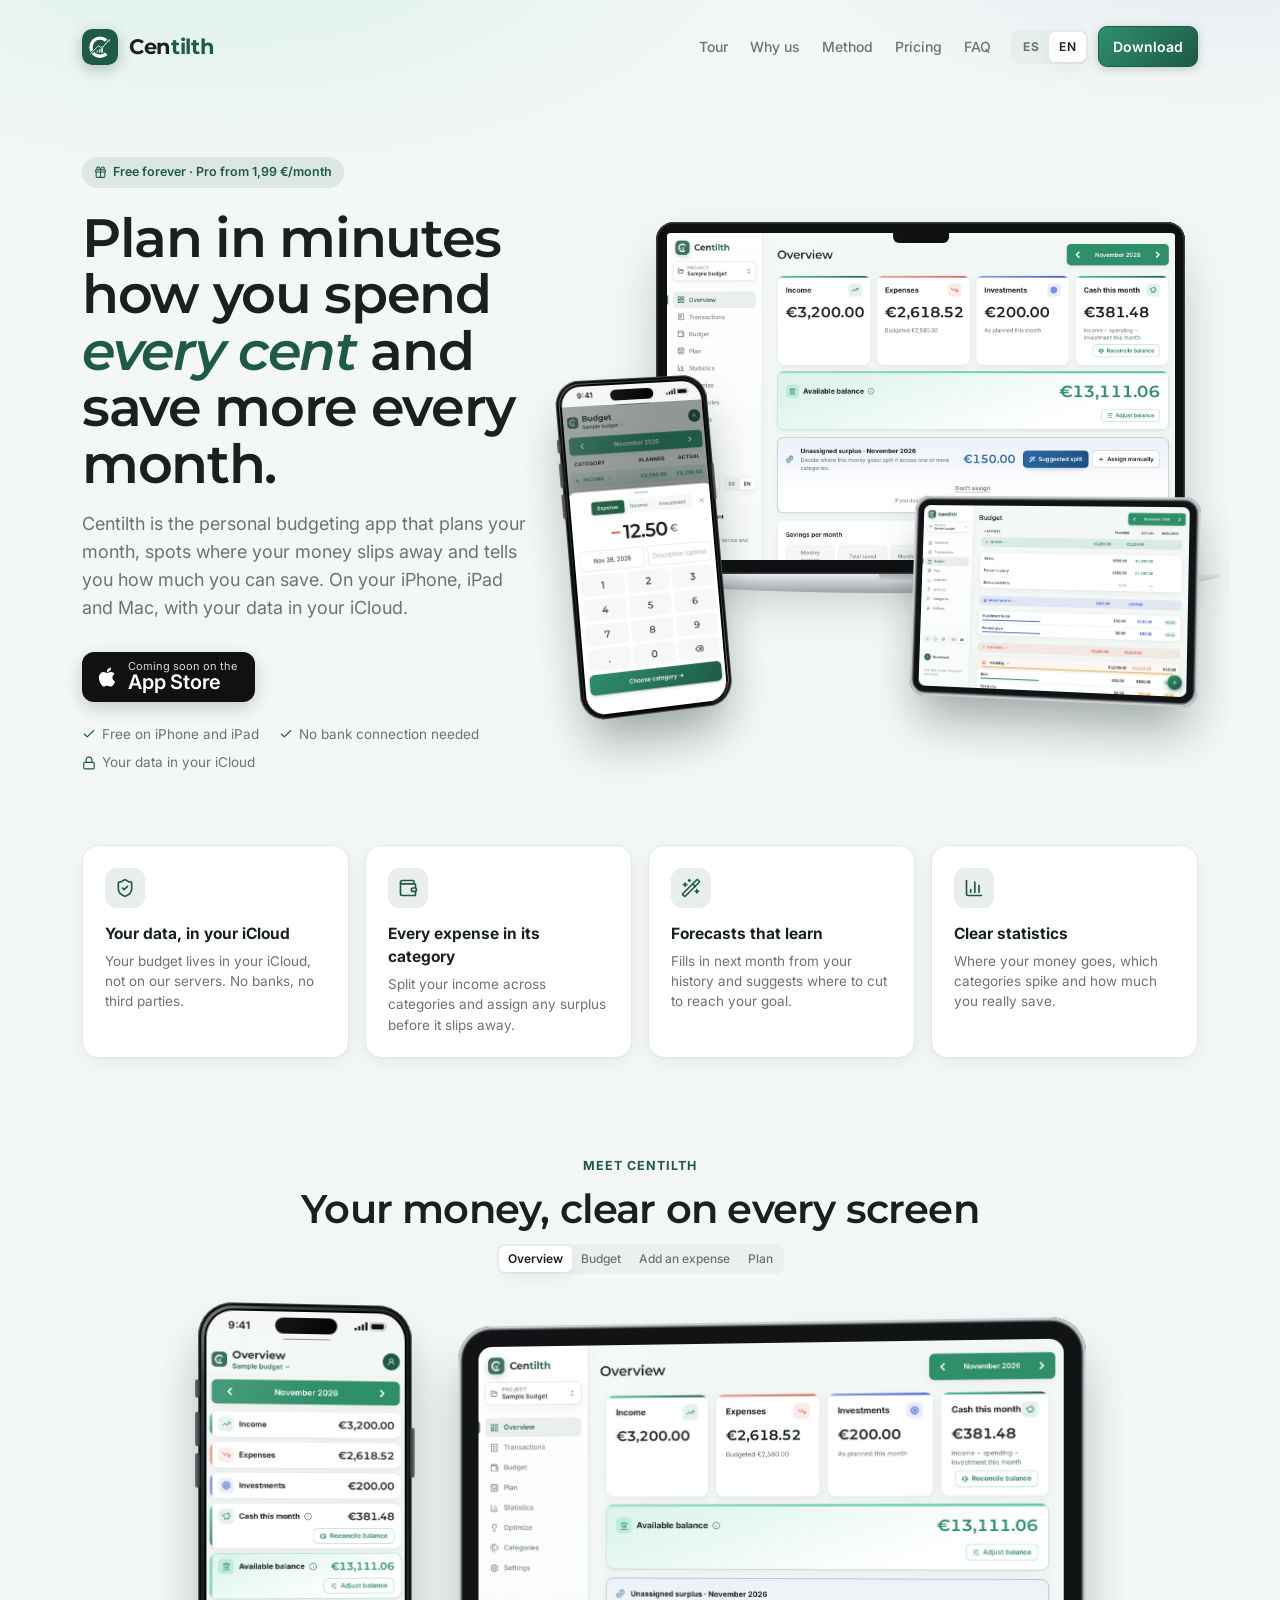
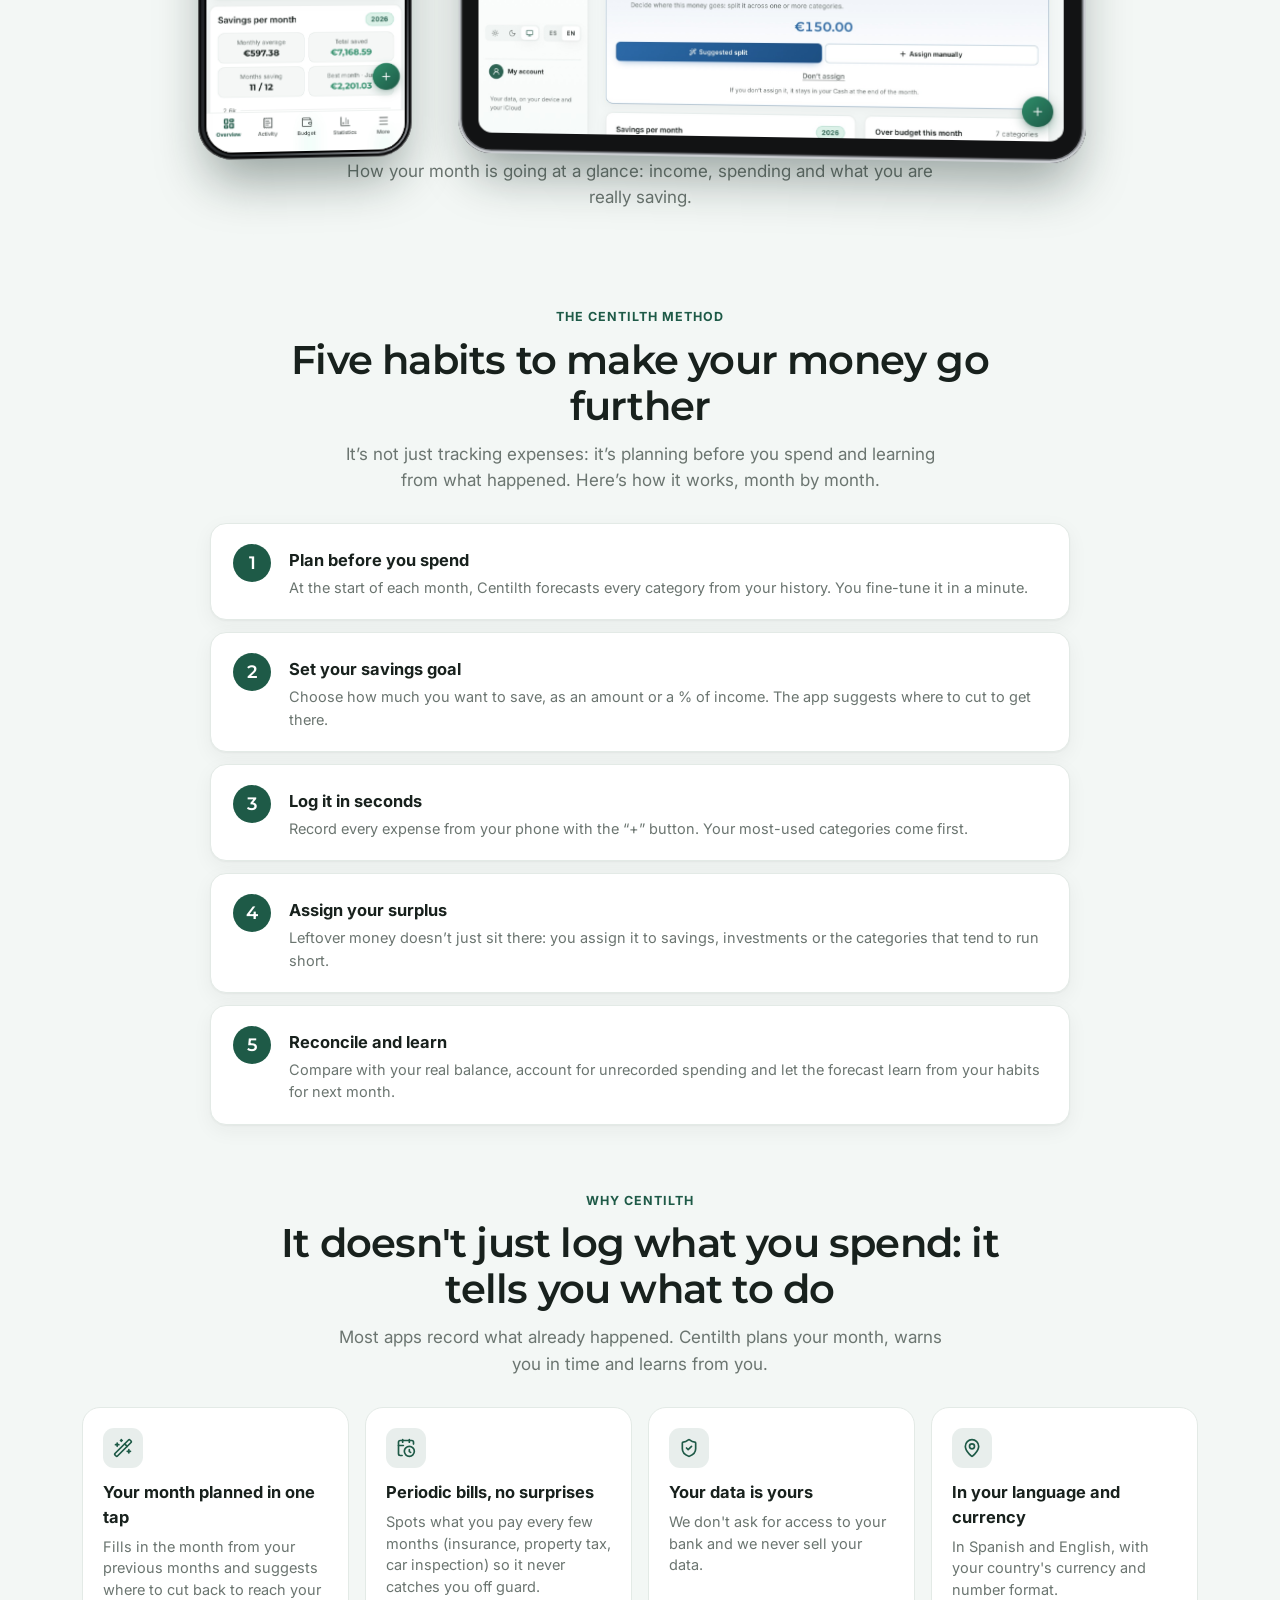
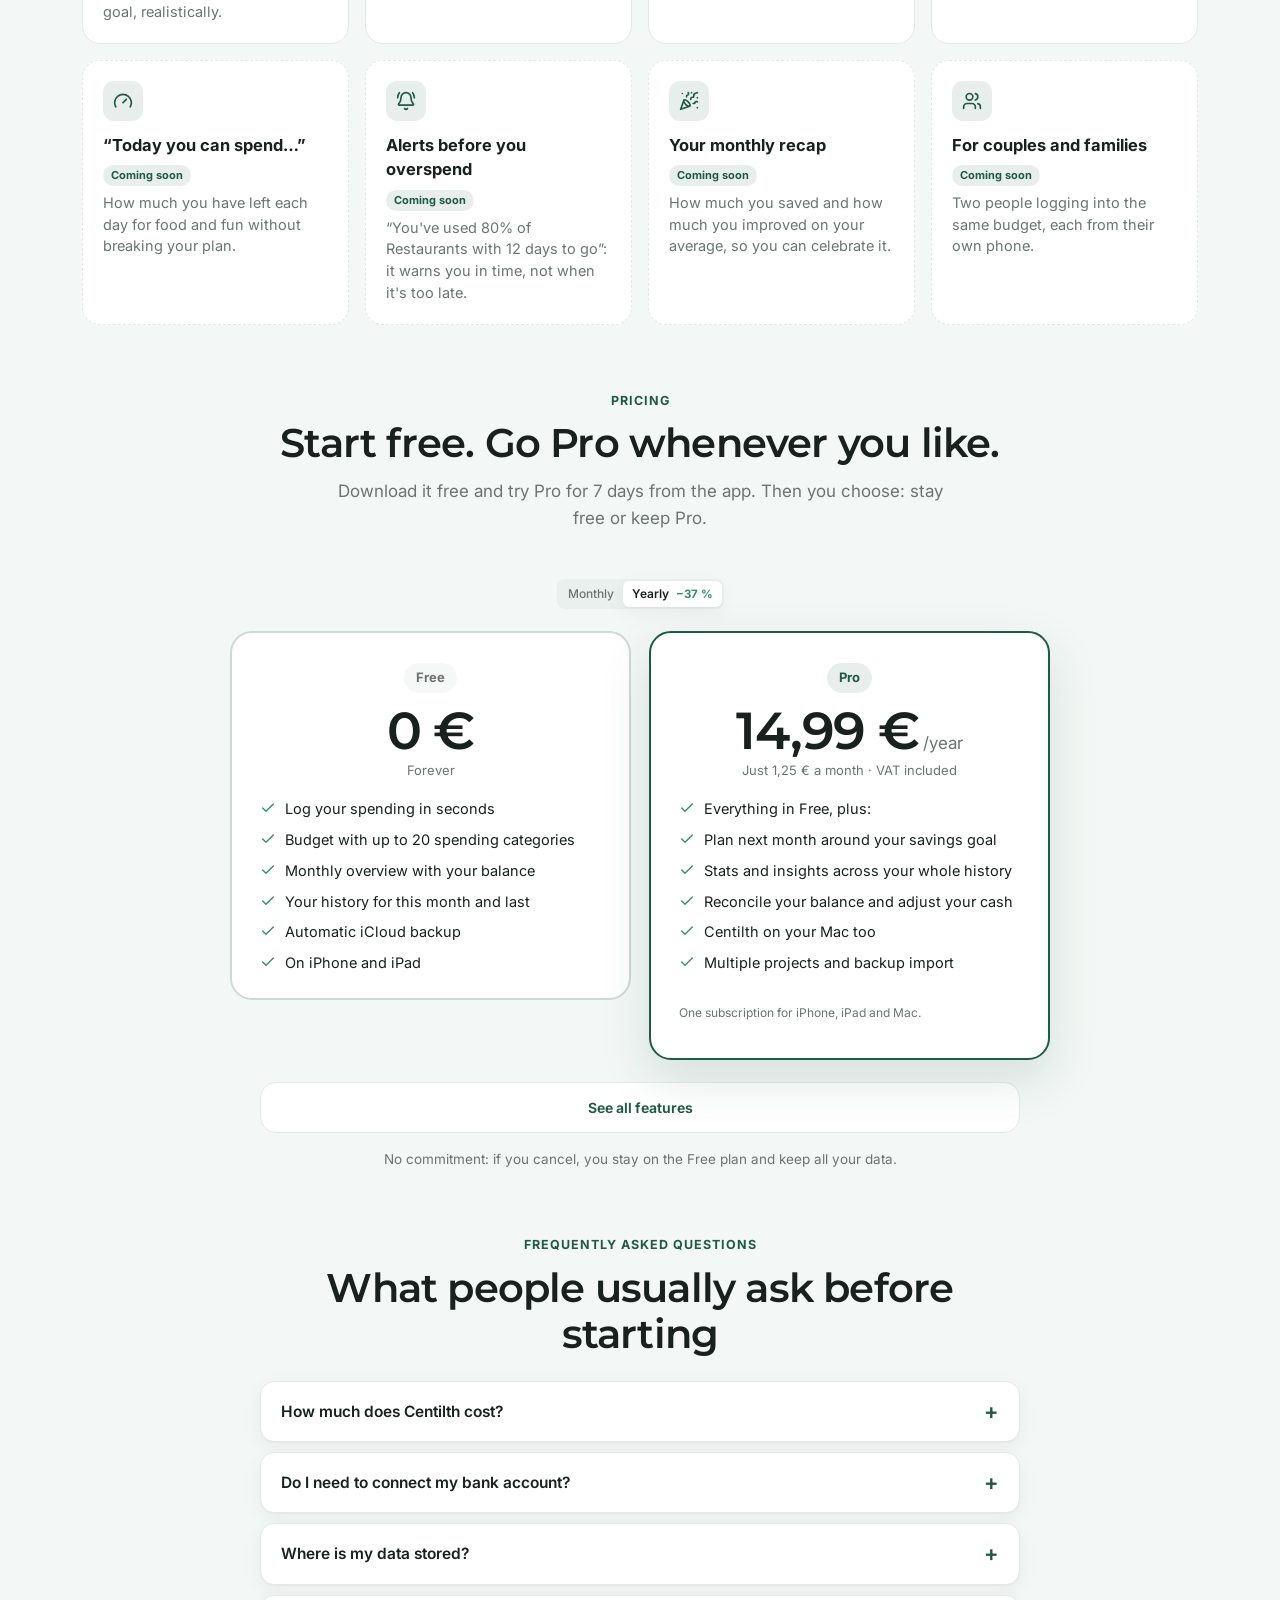
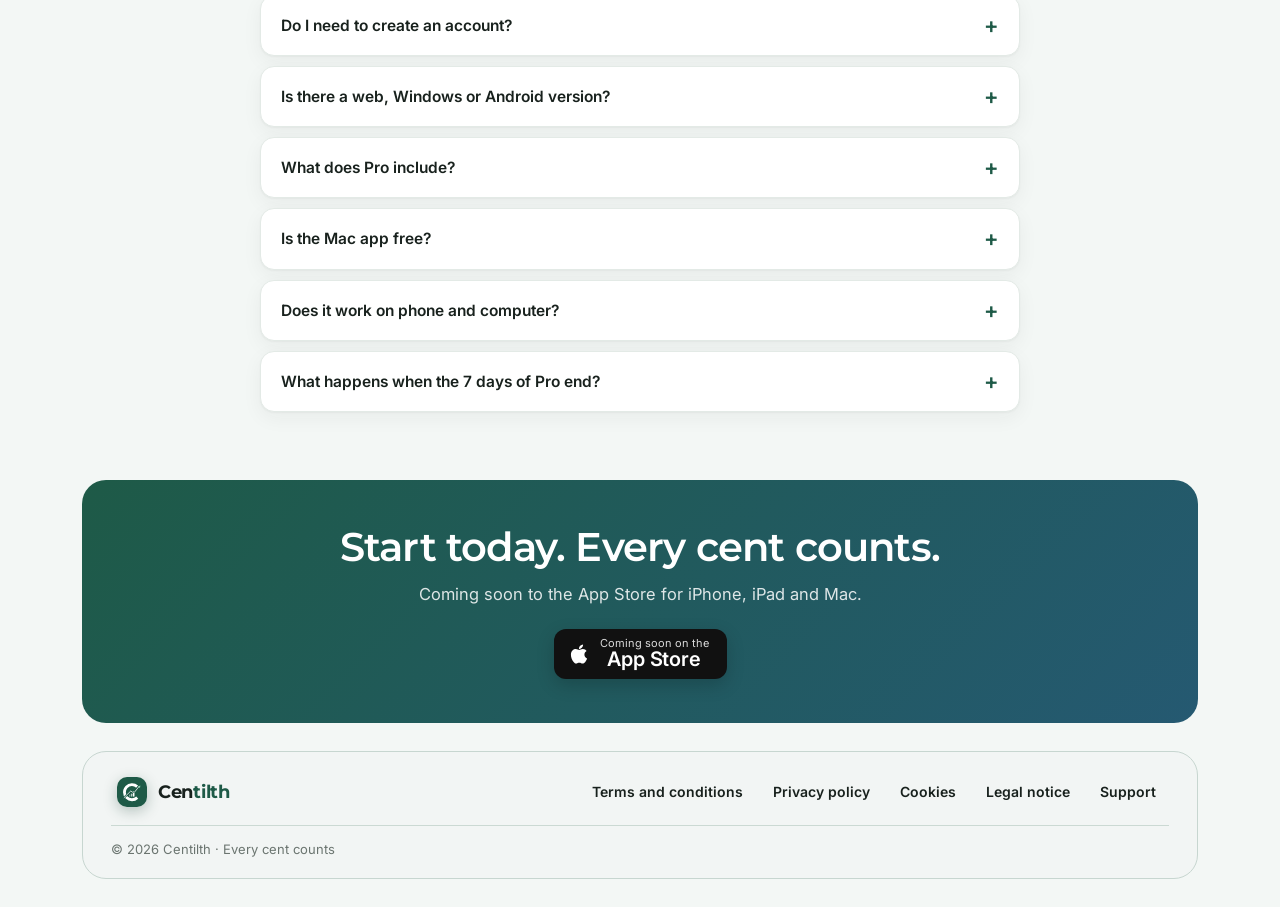
==== commit 43dc1d9d: "Web: capturas nuevas del presupuesto de ejemplo (iPhone, iPad y Mac) en español y en inglés Co-Autho" ====
--- a/en/index.html
+++ b/en/index.html
@@ -58,7 +58,7 @@
 <meta name="format-detection" content="telephone=no" />
 <link rel="preconnect" href="https://fonts.googleapis.com" />
 <link href="https://fonts.googleapis.com/css2?family=Inter:wght@400;500;600;700&family=Montserrat:wght@500;600;700&display=swap" rel="stylesheet" />
-  <script type="module" crossorigin src="/assets/site-BnL8WjSH.js"></script>
+  <script type="module" crossorigin src="/assets/site-CQJPVUT6.js"></script>
   <link rel="stylesheet" crossorigin href="/assets/site-vZoatklc.css">
 </head>
 <body><div id="root"></div></body>
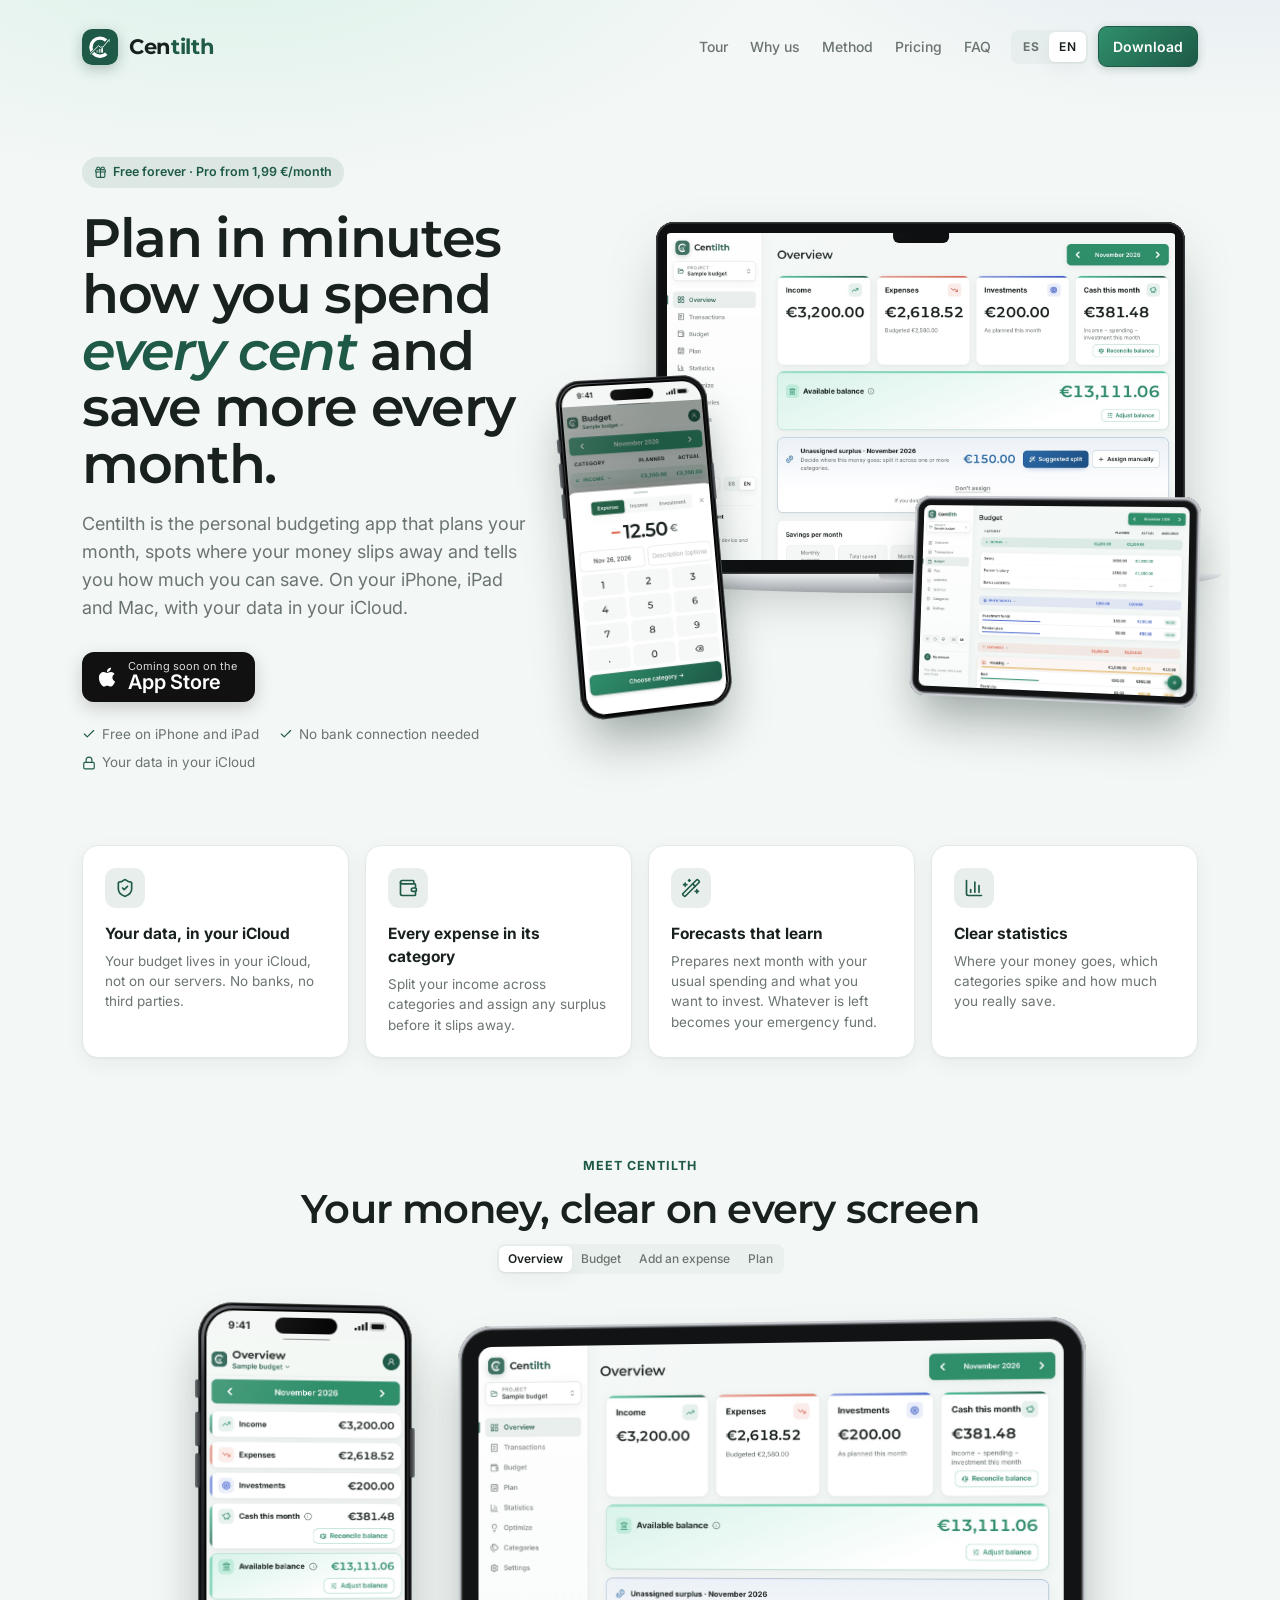
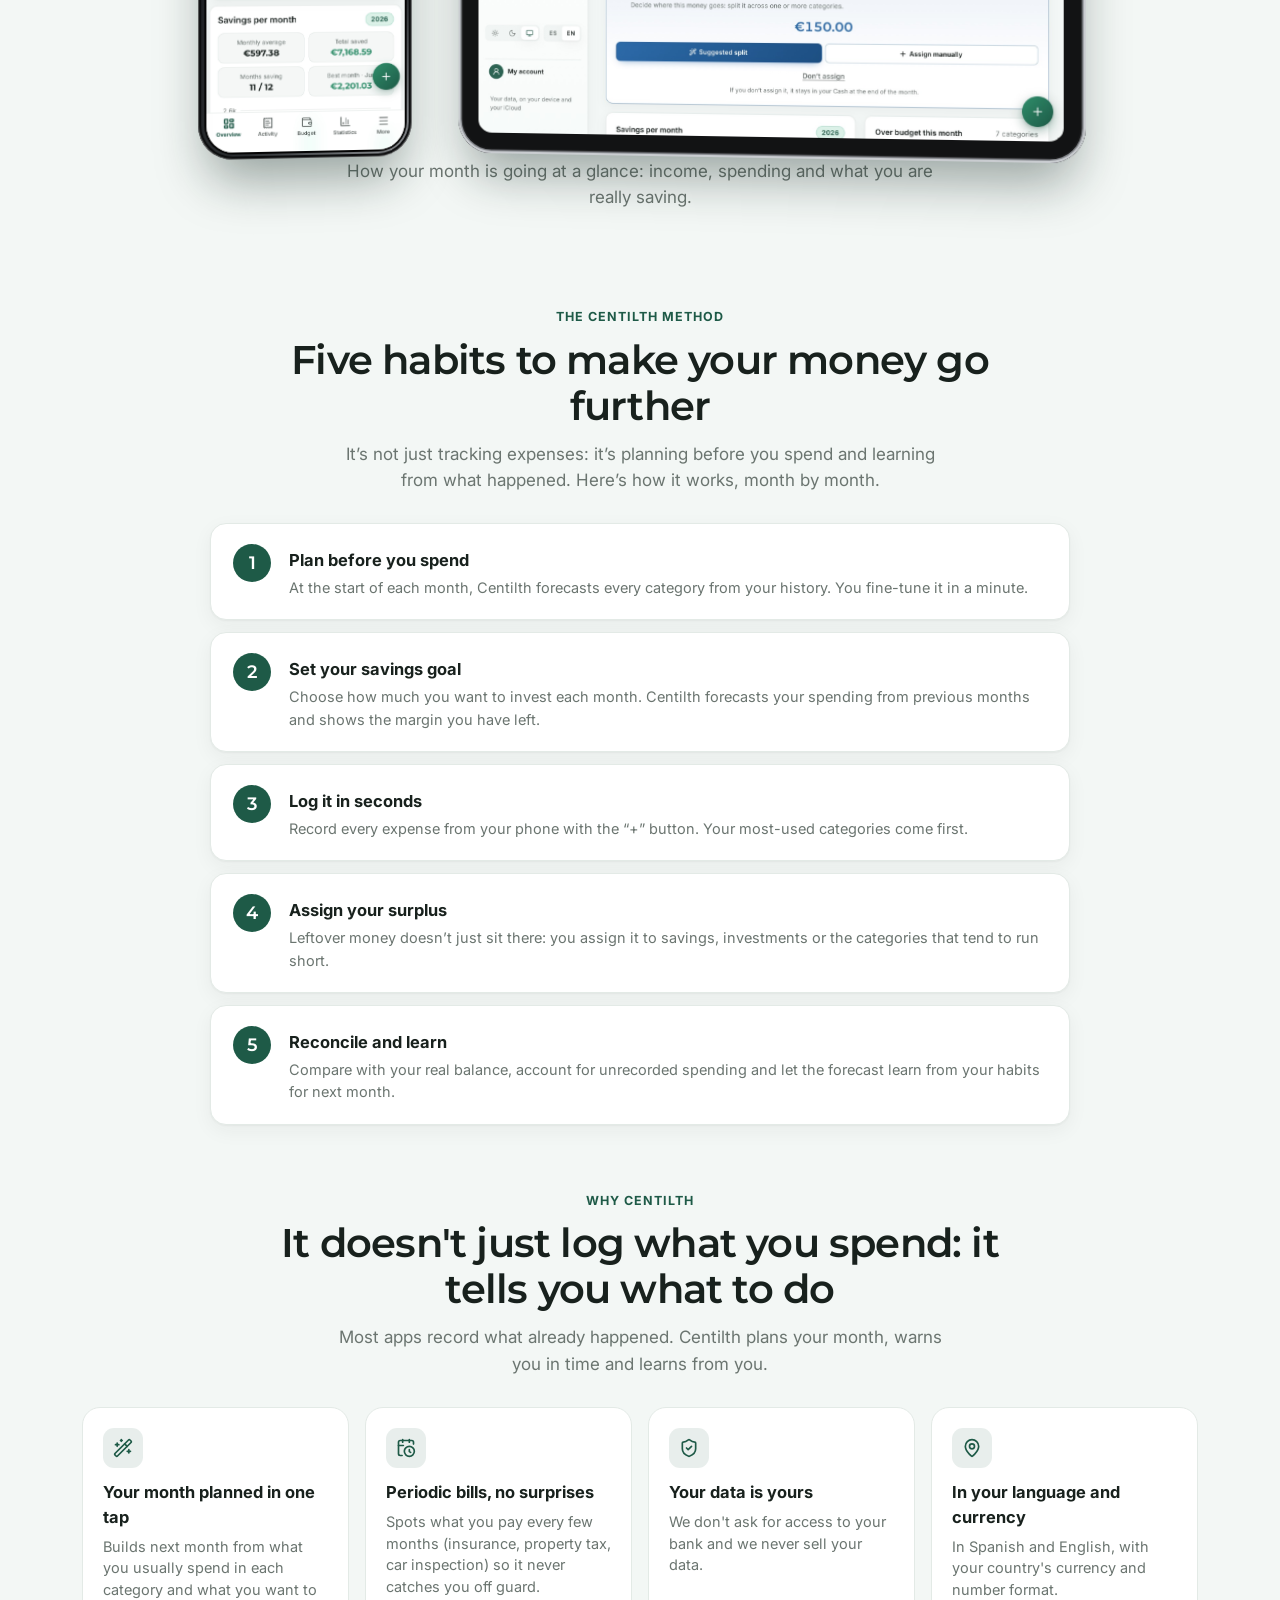
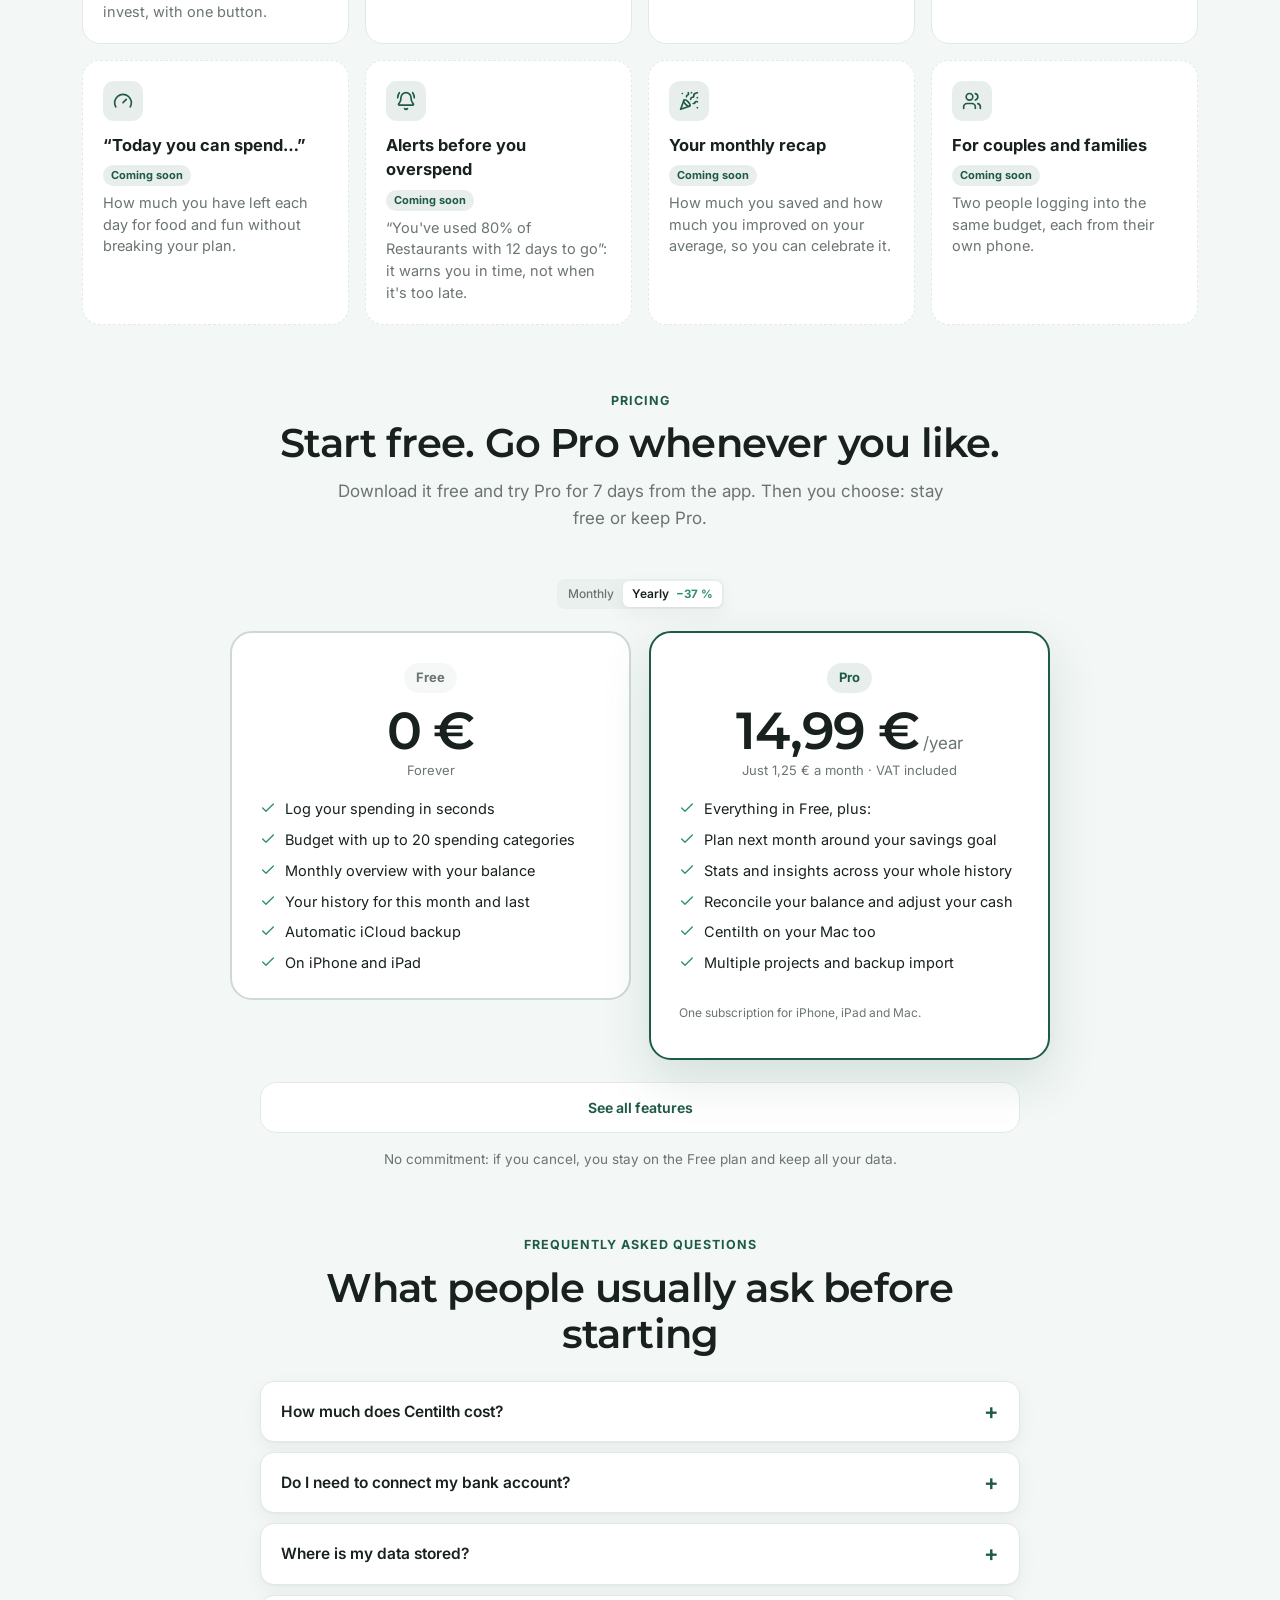
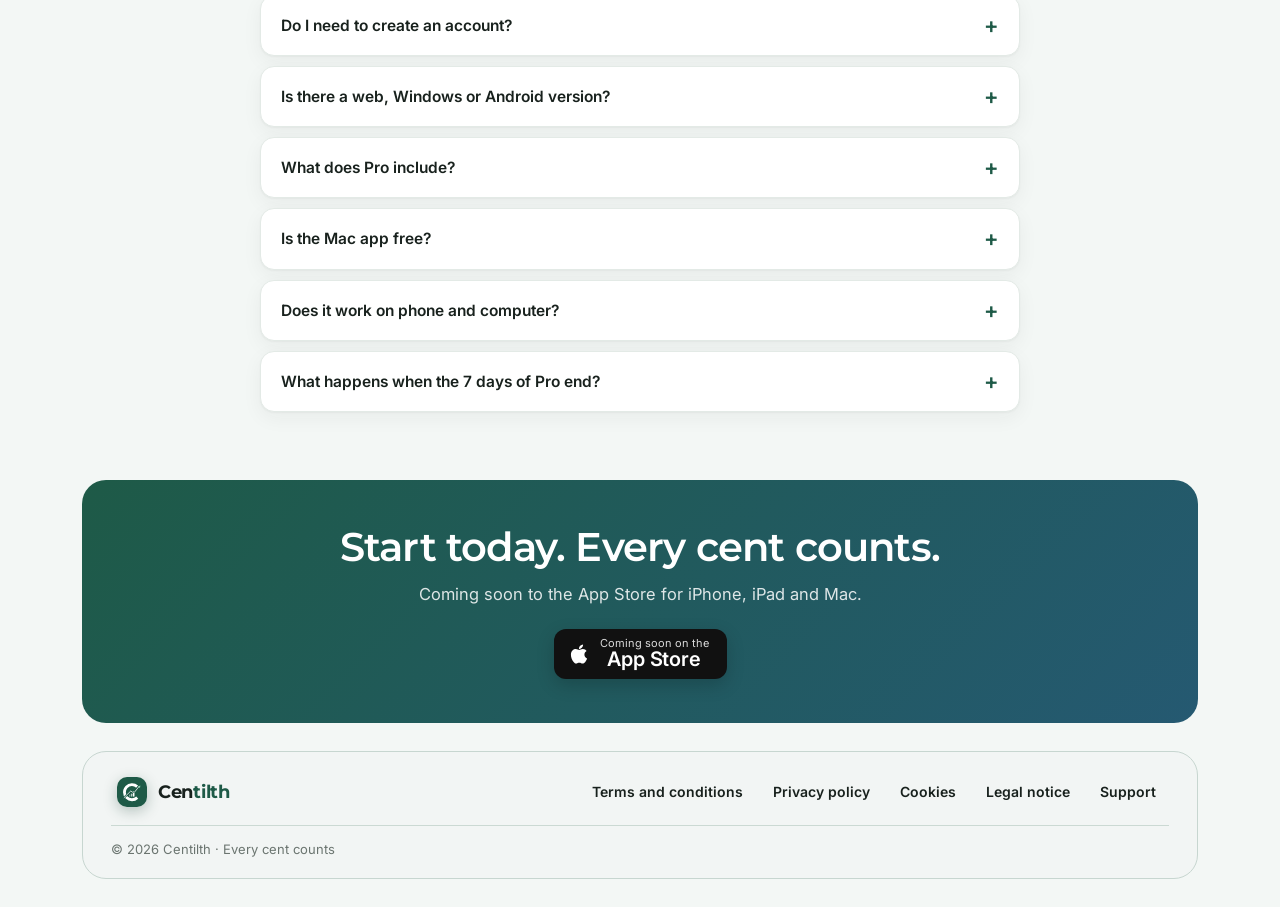
==== commit 59660357: "Web: textos de Planificar actualizados (sin «recortar»), privacidad y cookies al día (carpeta intern" ====
--- a/en/index.html
+++ b/en/index.html
@@ -58,7 +58,7 @@
 <meta name="format-detection" content="telephone=no" />
 <link rel="preconnect" href="https://fonts.googleapis.com" />
 <link href="https://fonts.googleapis.com/css2?family=Inter:wght@400;500;600;700&family=Montserrat:wght@500;600;700&display=swap" rel="stylesheet" />
-  <script type="module" crossorigin src="/assets/site-CQJPVUT6.js"></script>
+  <script type="module" crossorigin src="/assets/site-B0BswyBM.js"></script>
   <link rel="stylesheet" crossorigin href="/assets/site-vZoatklc.css">
 </head>
 <body><div id="root"></div></body>
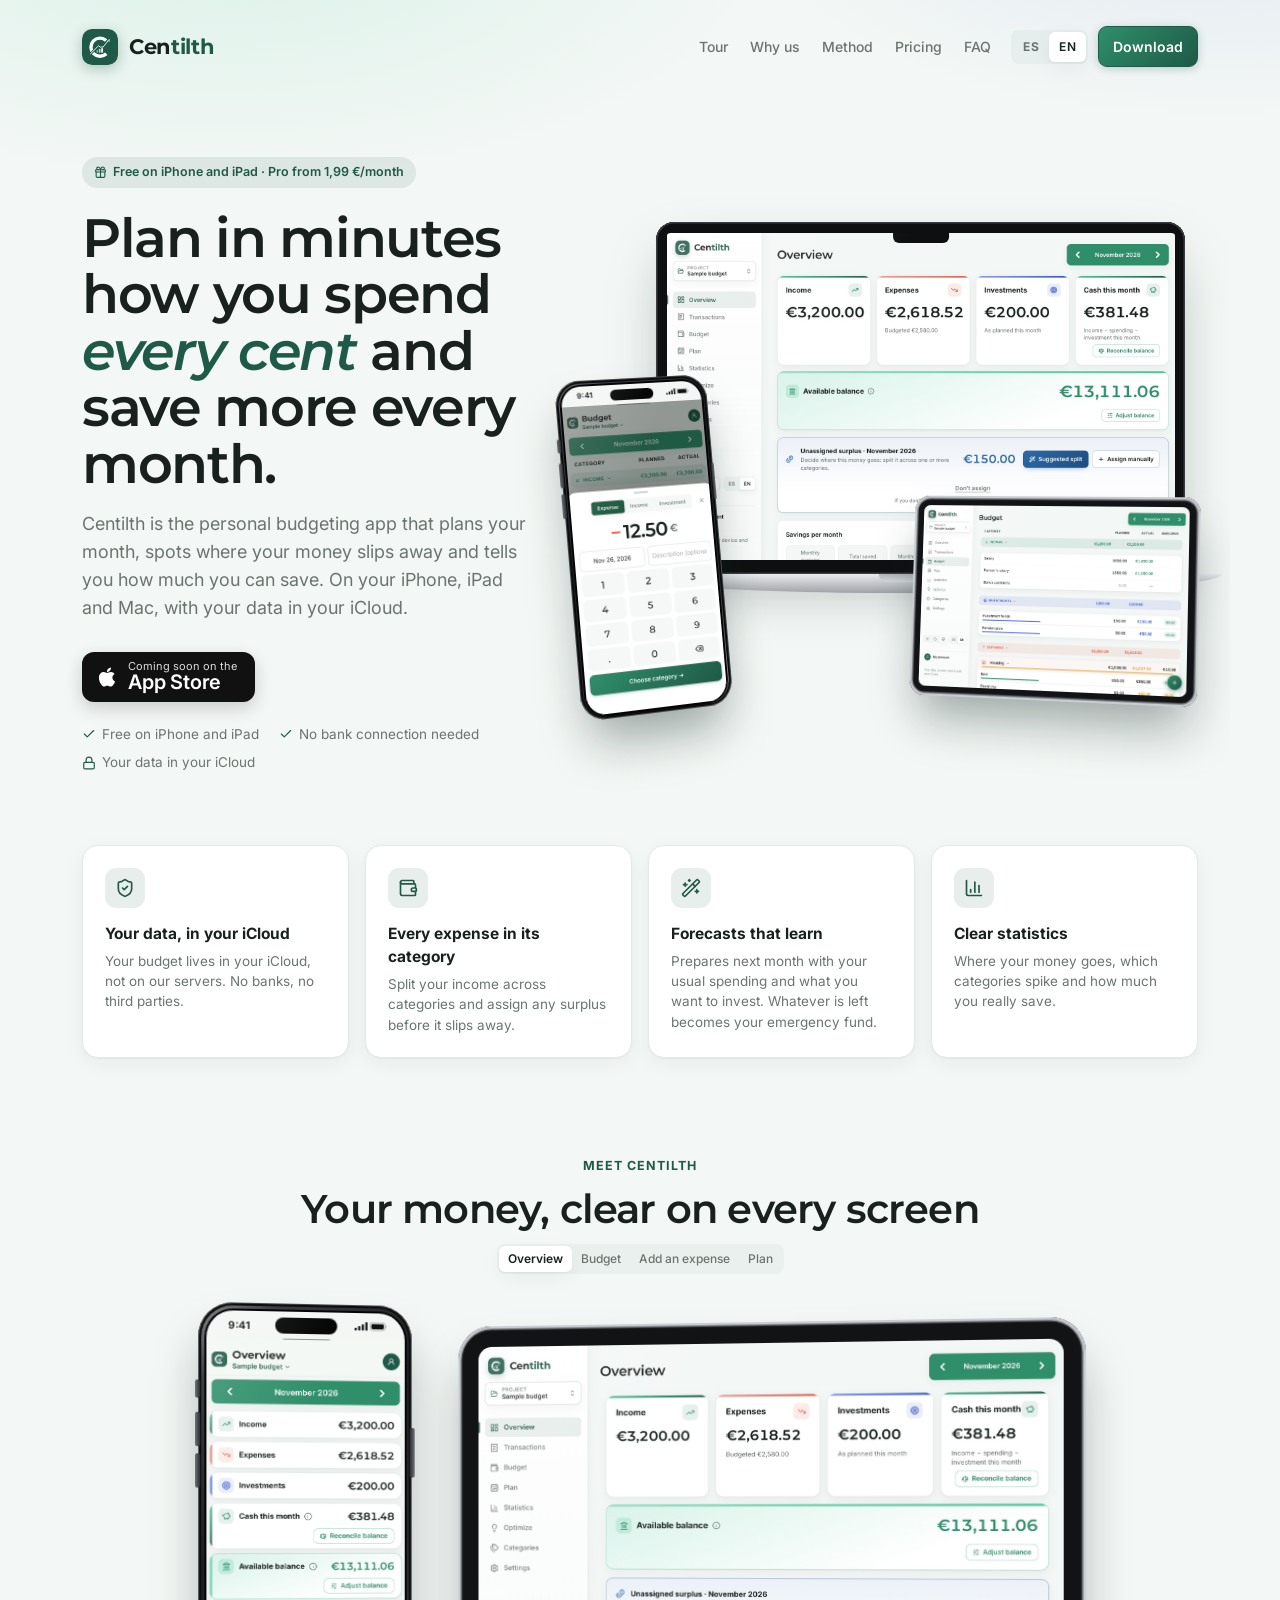
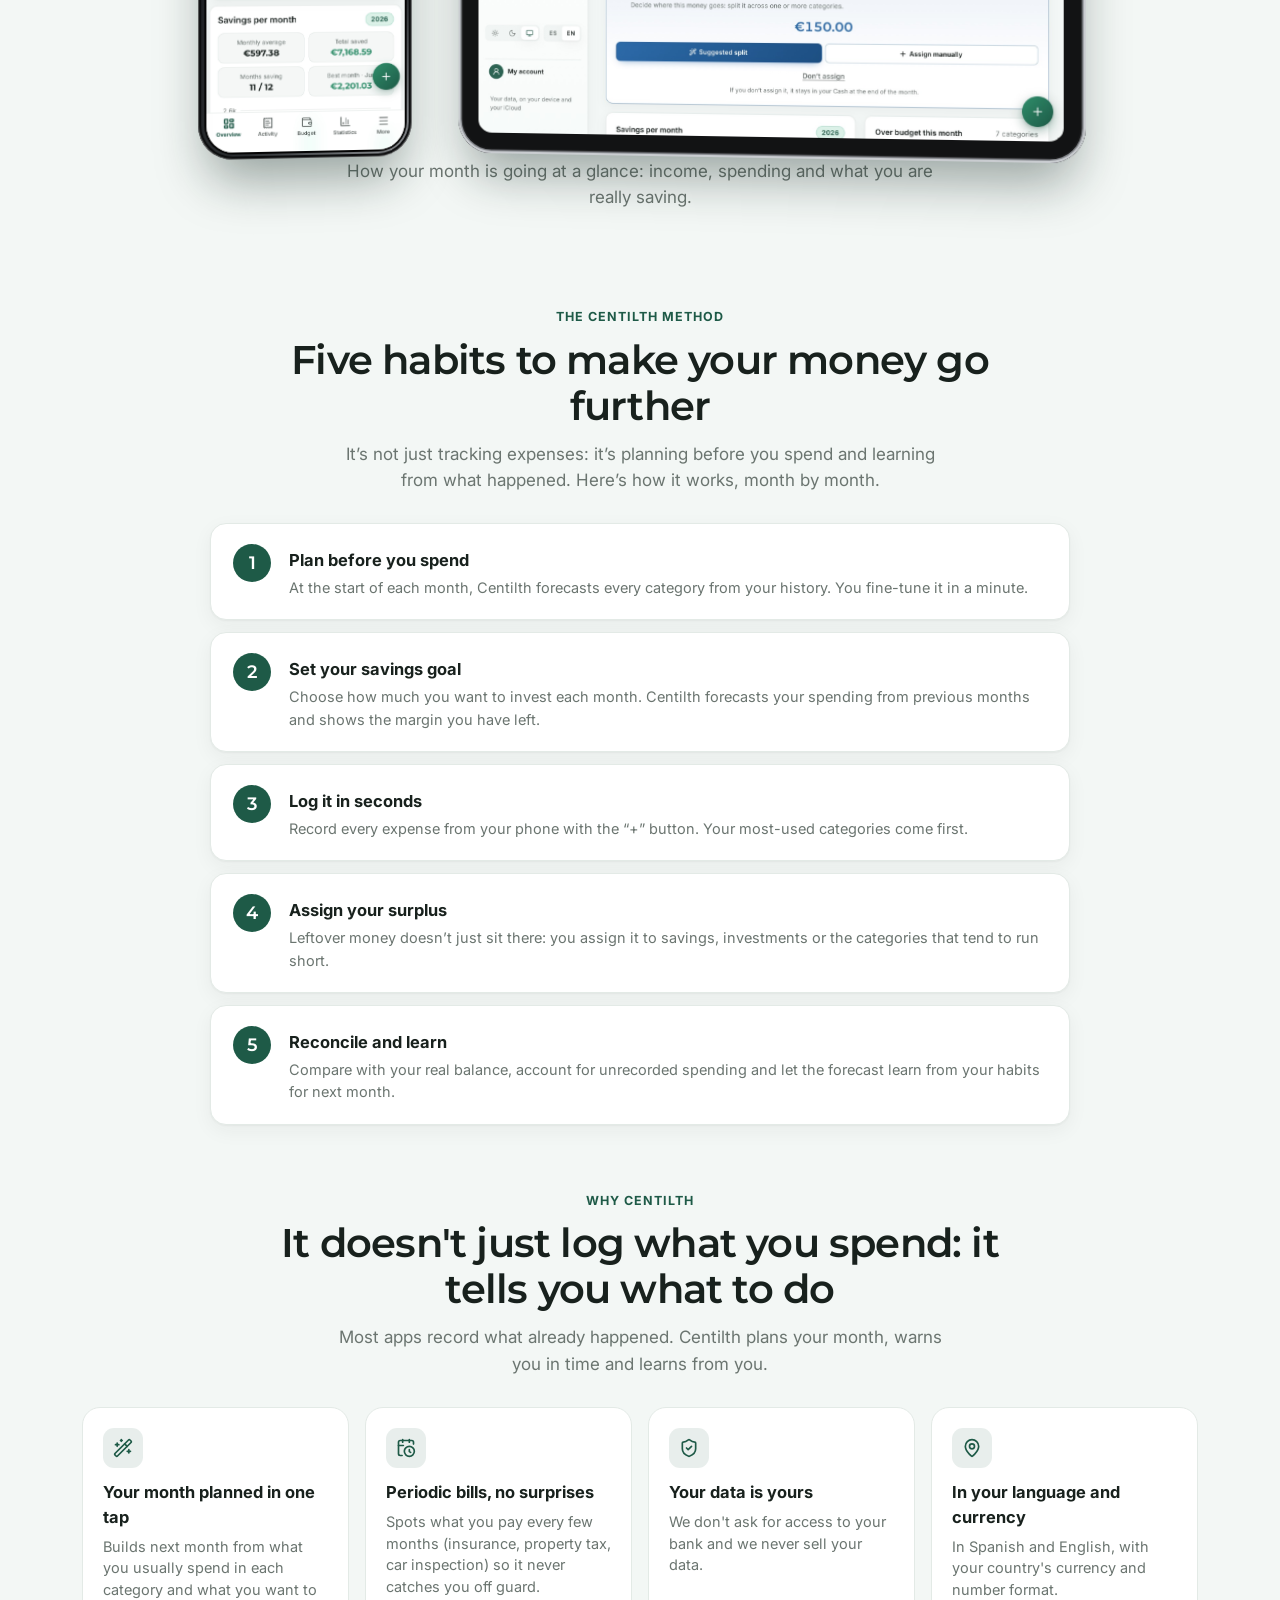
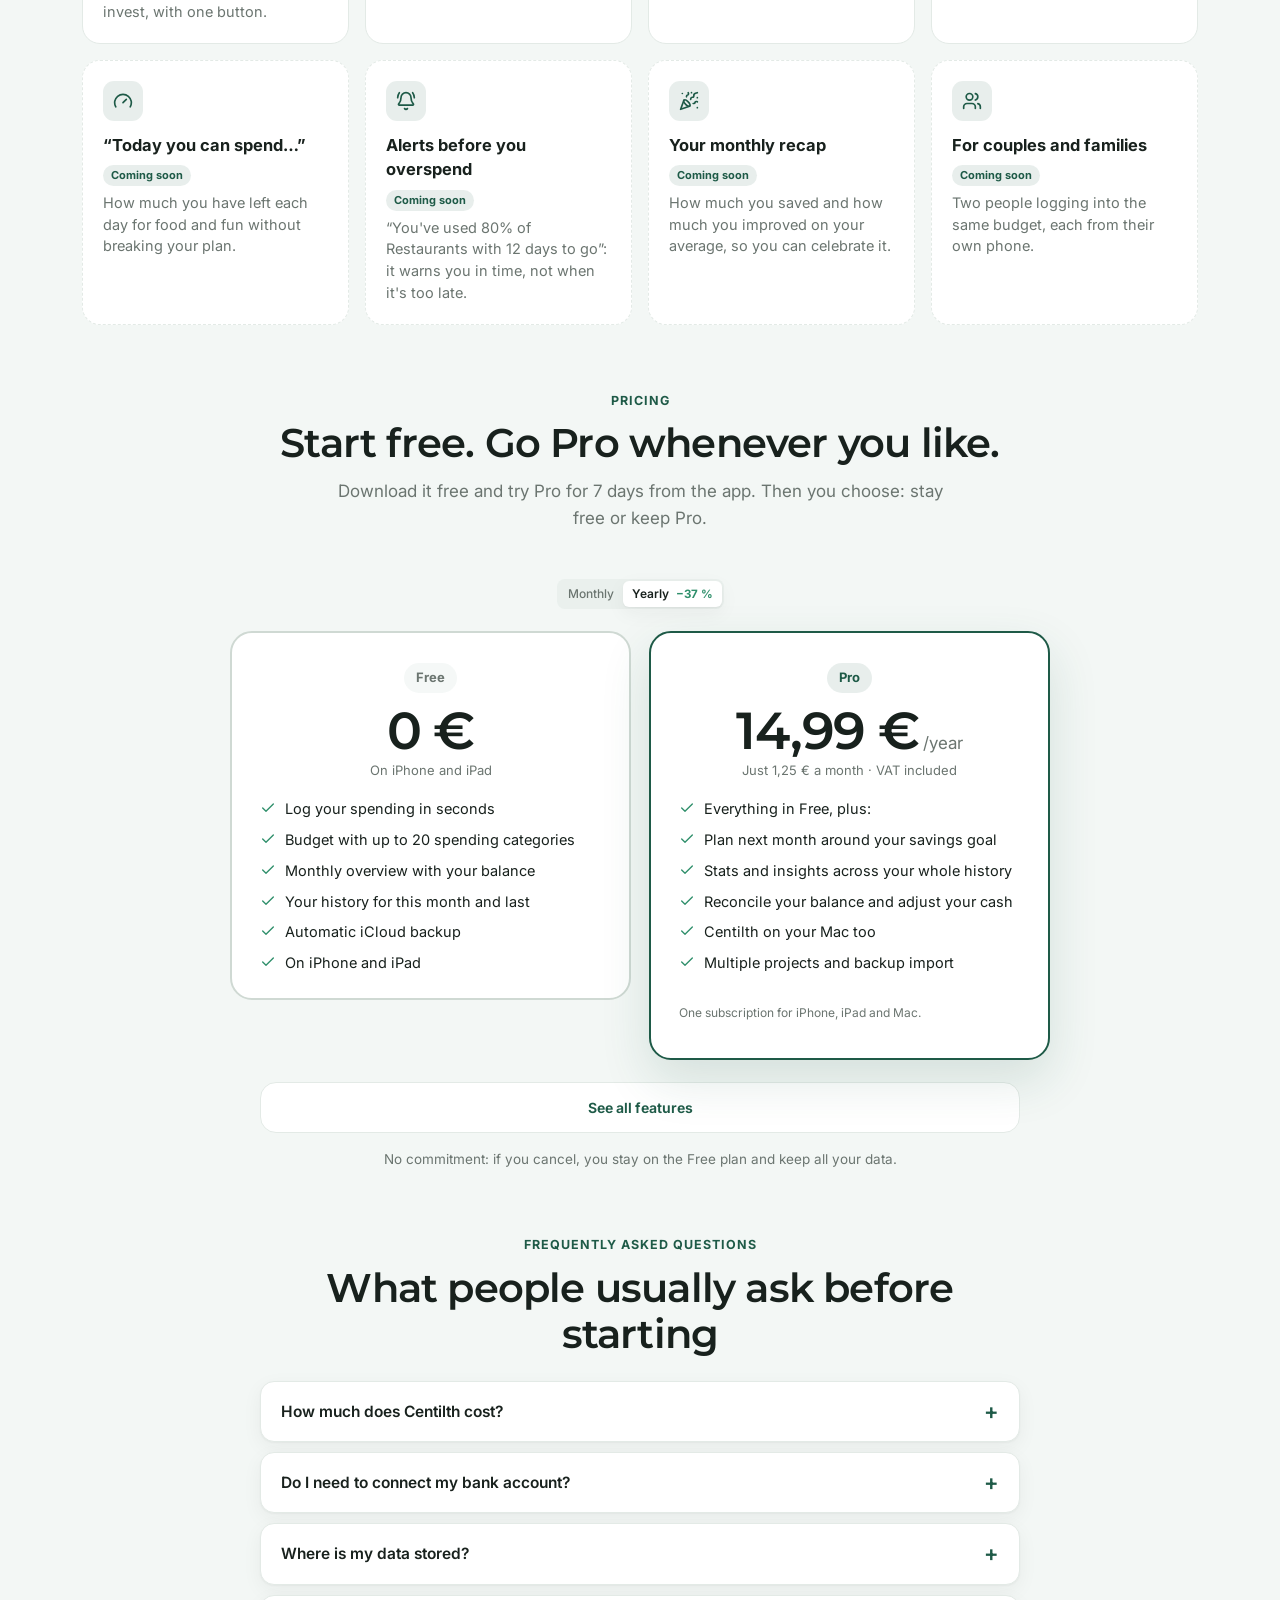
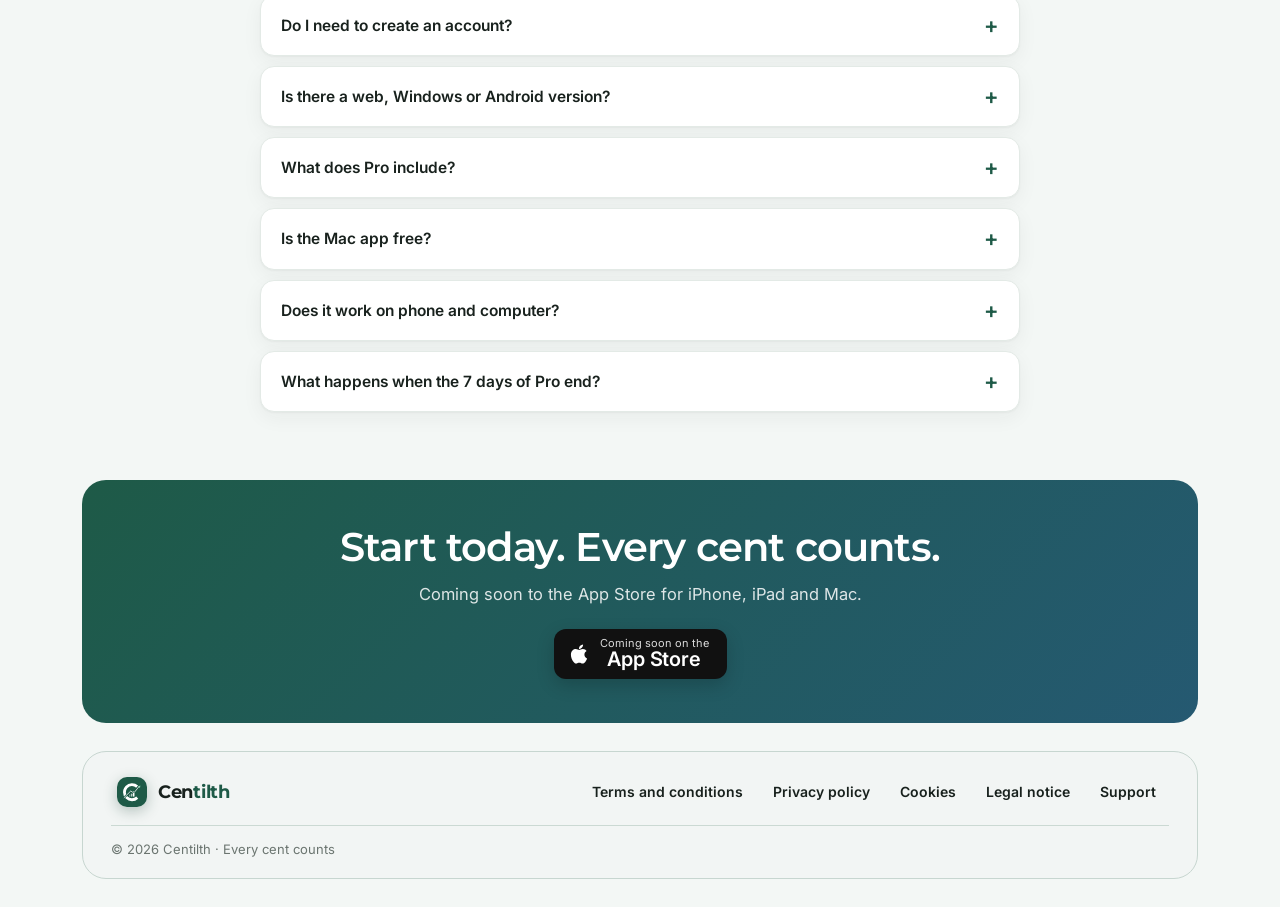
==== commit 2e4151cf: "Web: sin «Acceso beta» ni «Gratis para siempre» (plan Gratis en iPhone y iPad) Co-Authored-By: Claud" ====
--- a/en/index.html
+++ b/en/index.html
@@ -58,7 +58,7 @@
 <meta name="format-detection" content="telephone=no" />
 <link rel="preconnect" href="https://fonts.googleapis.com" />
 <link href="https://fonts.googleapis.com/css2?family=Inter:wght@400;500;600;700&family=Montserrat:wght@500;600;700&display=swap" rel="stylesheet" />
-  <script type="module" crossorigin src="/assets/site-B0BswyBM.js"></script>
+  <script type="module" crossorigin src="/assets/site-CnThcuK_.js"></script>
   <link rel="stylesheet" crossorigin href="/assets/site-vZoatklc.css">
 </head>
 <body><div id="root"></div></body>
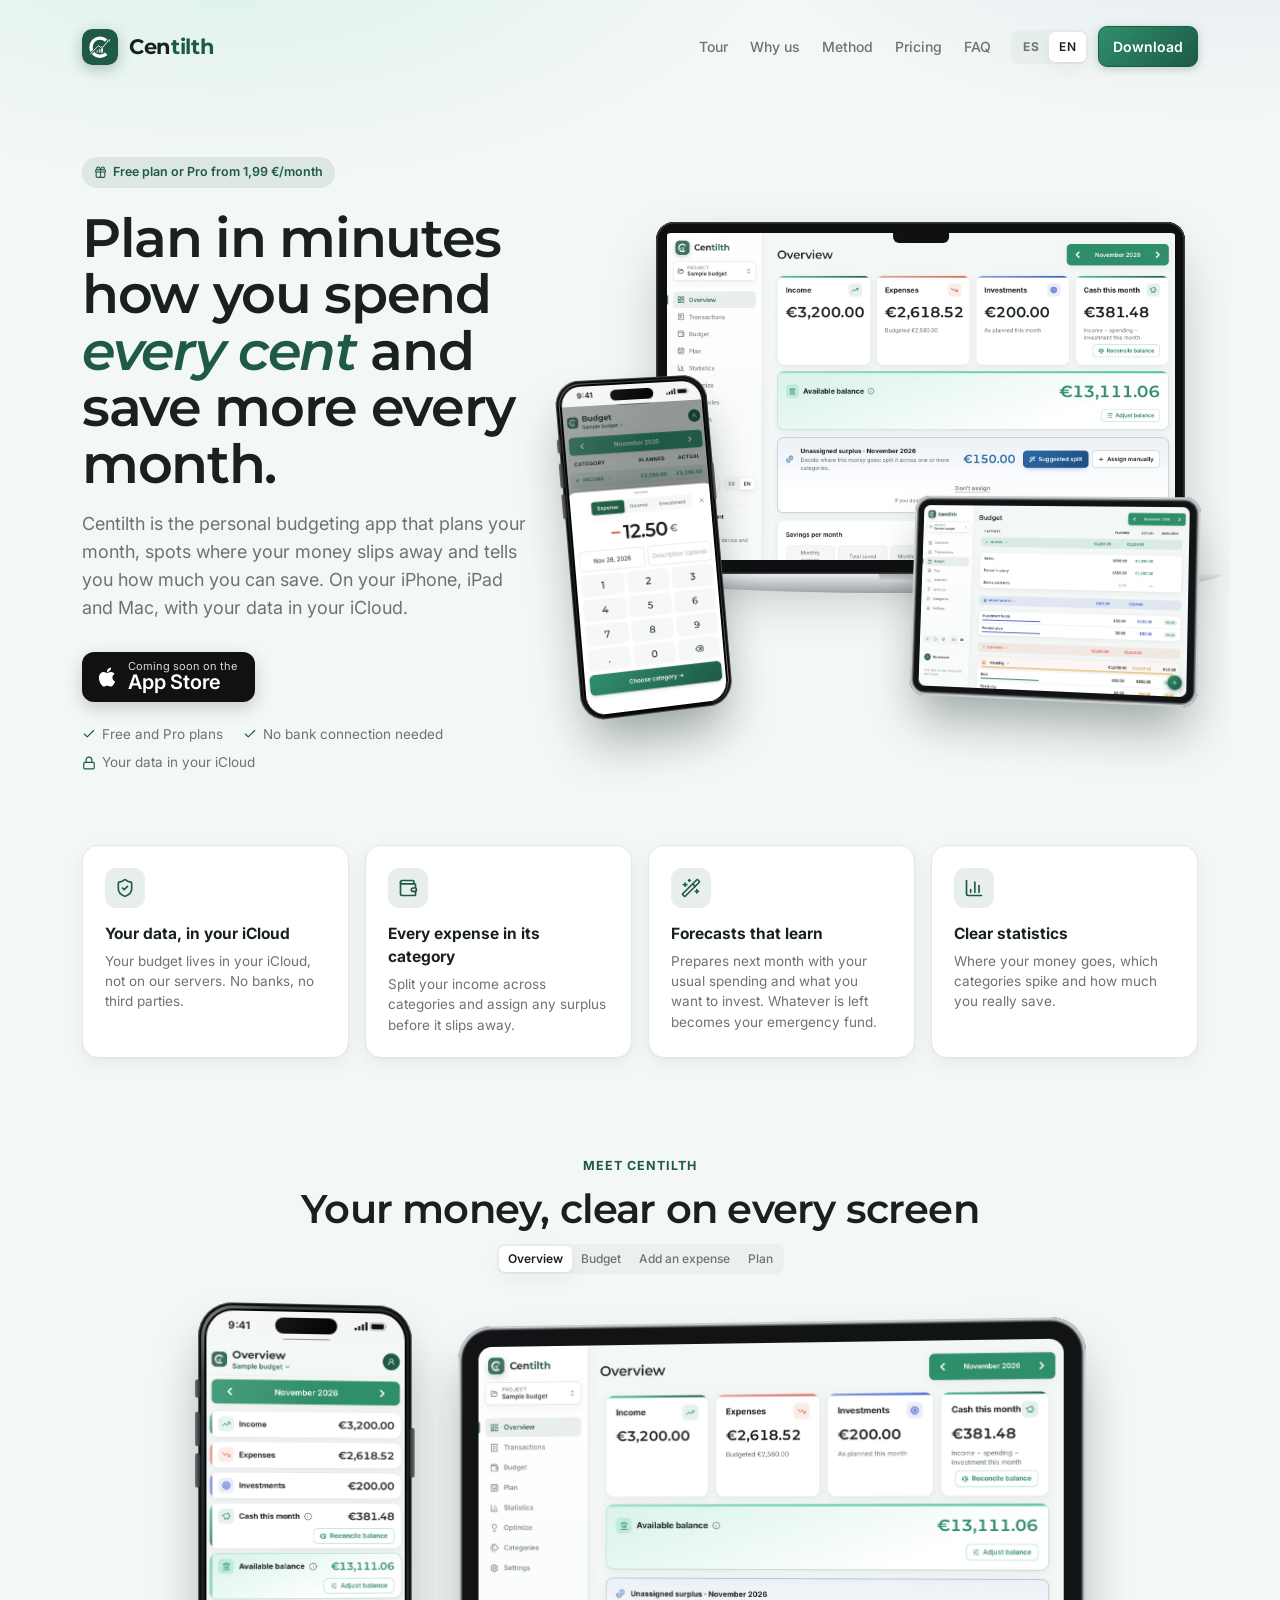
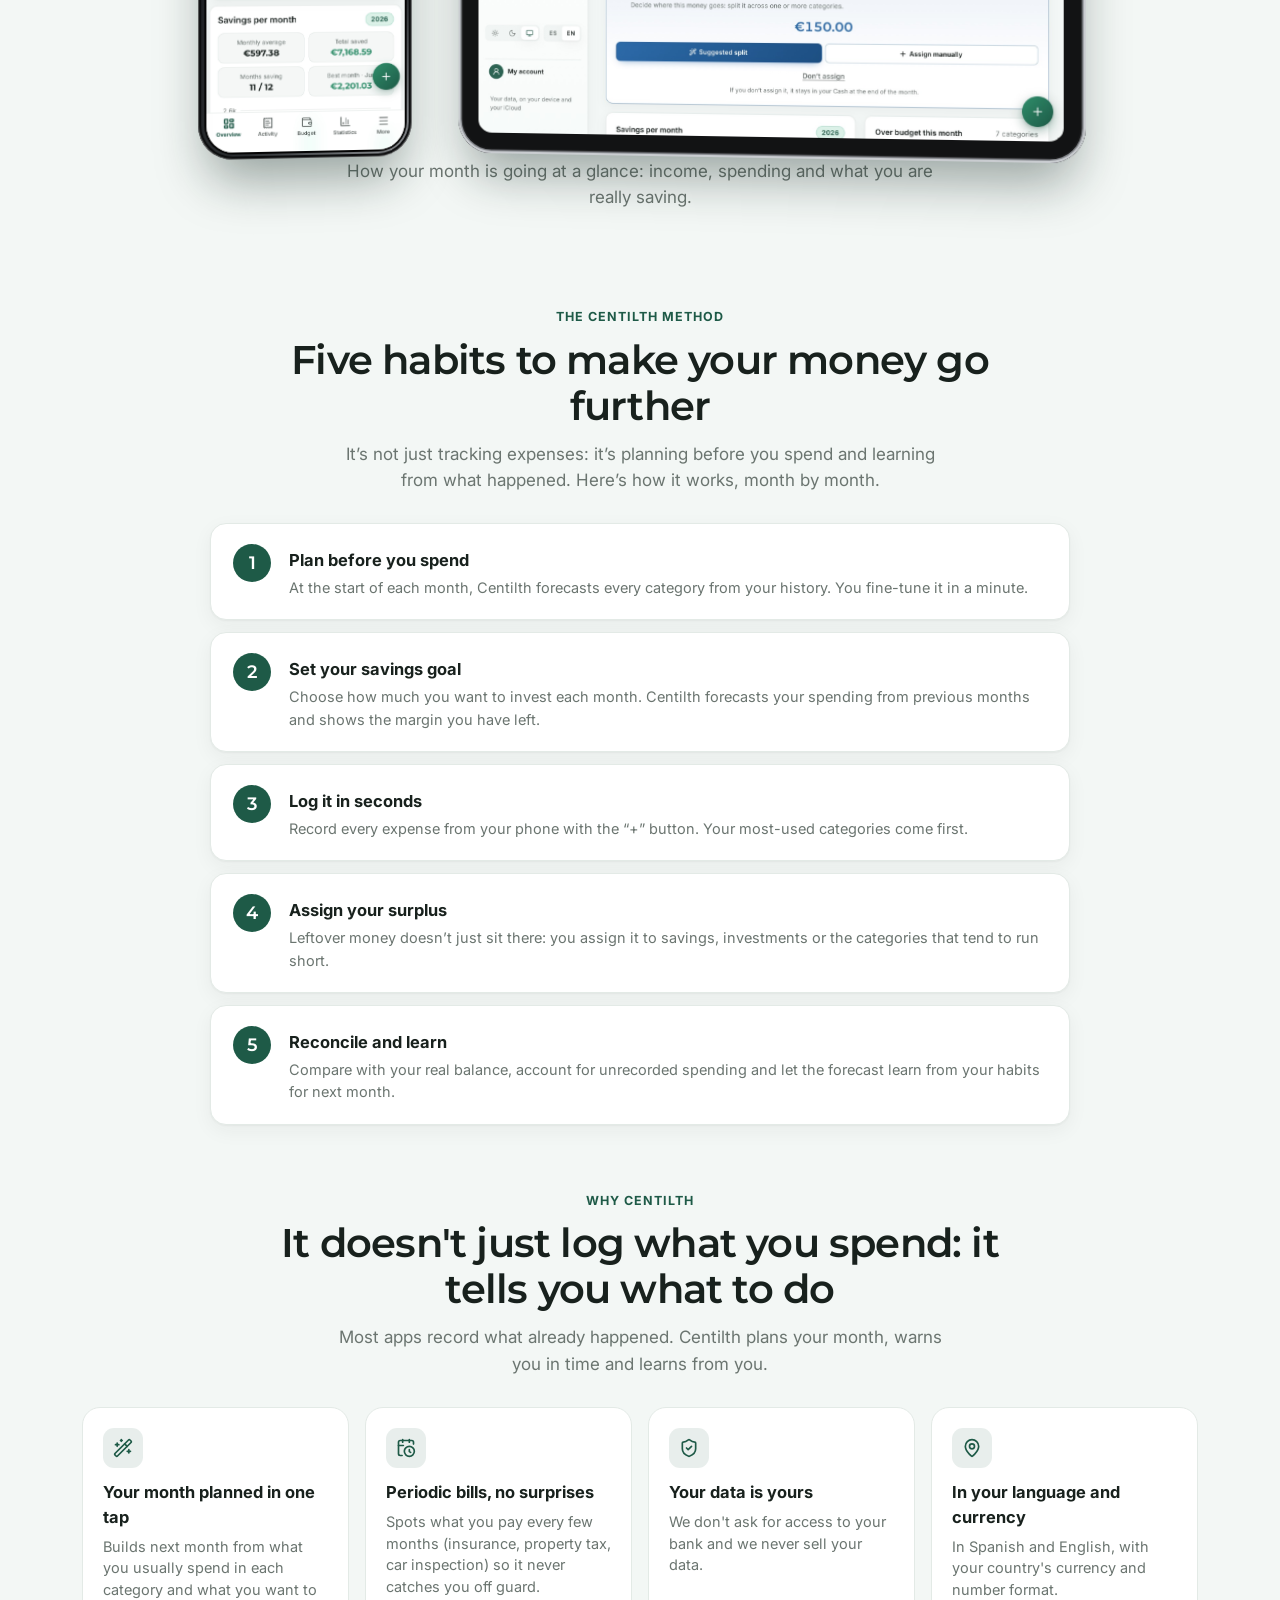
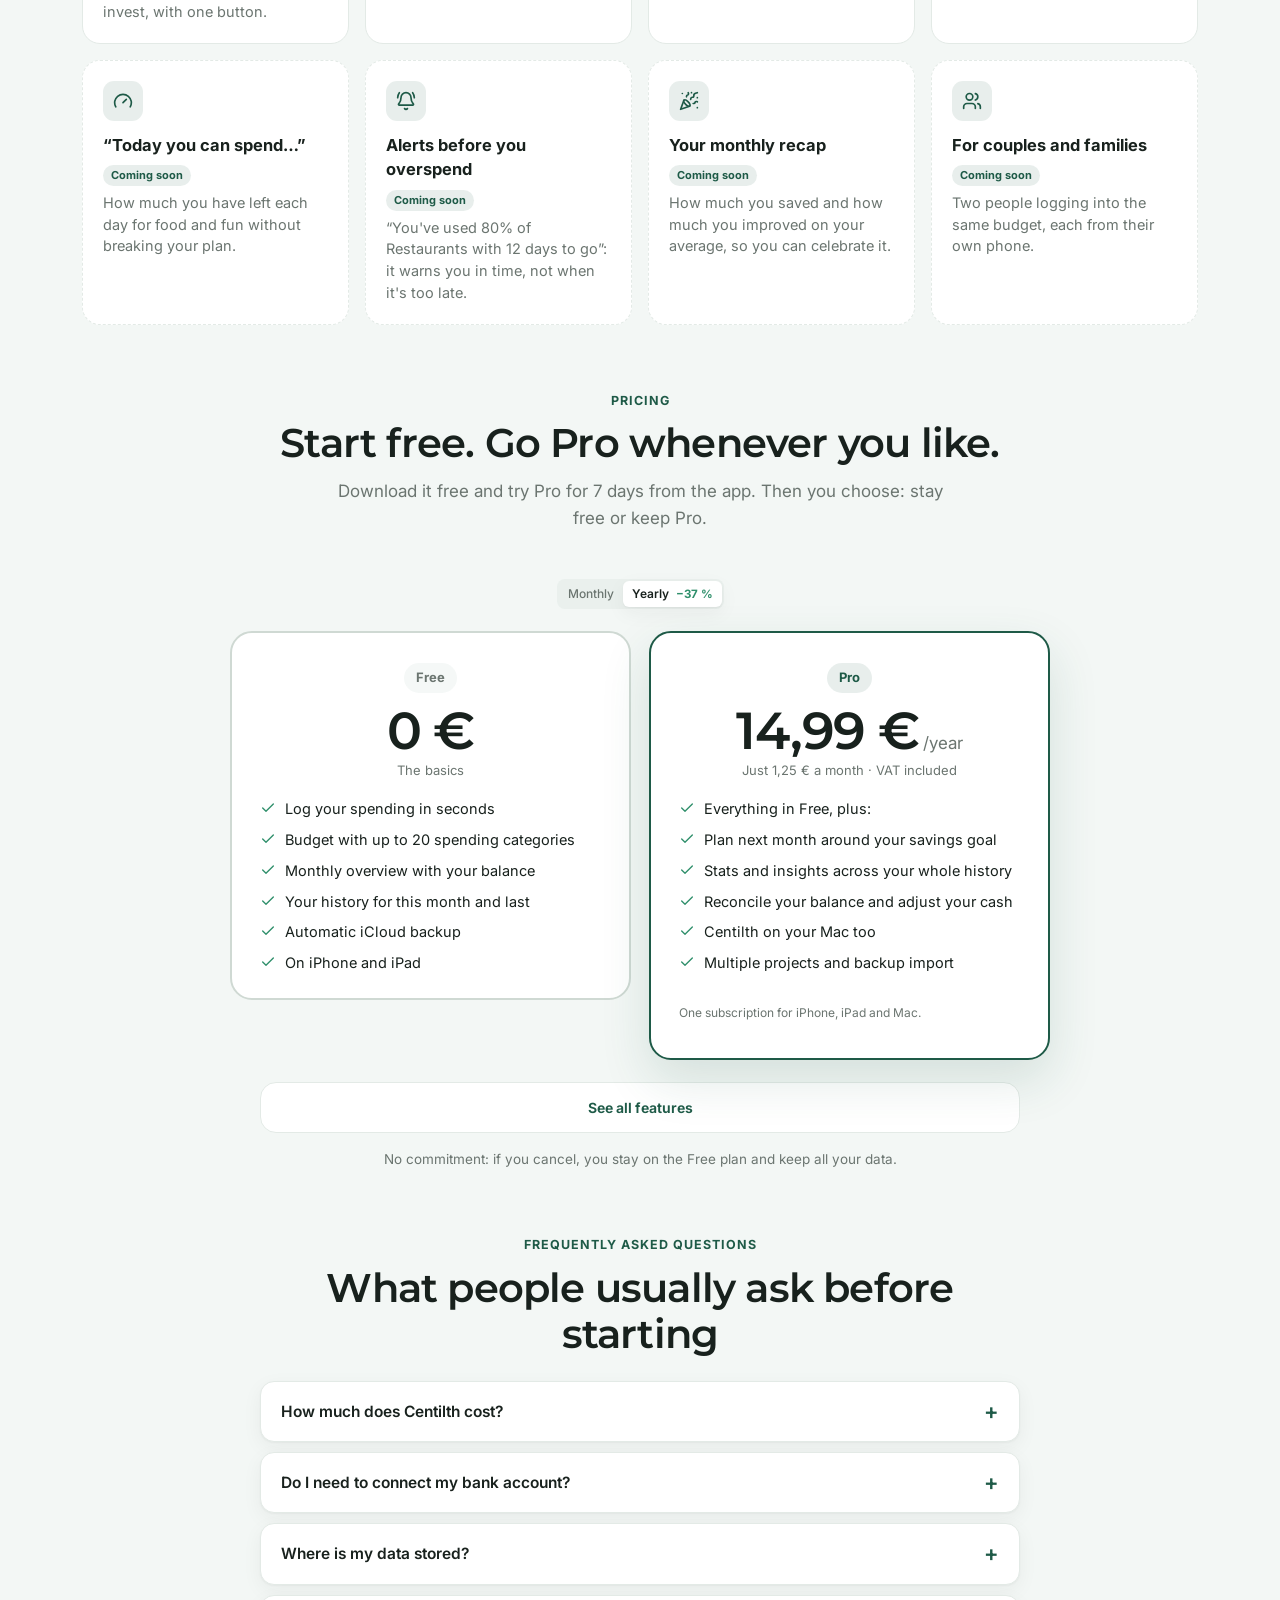
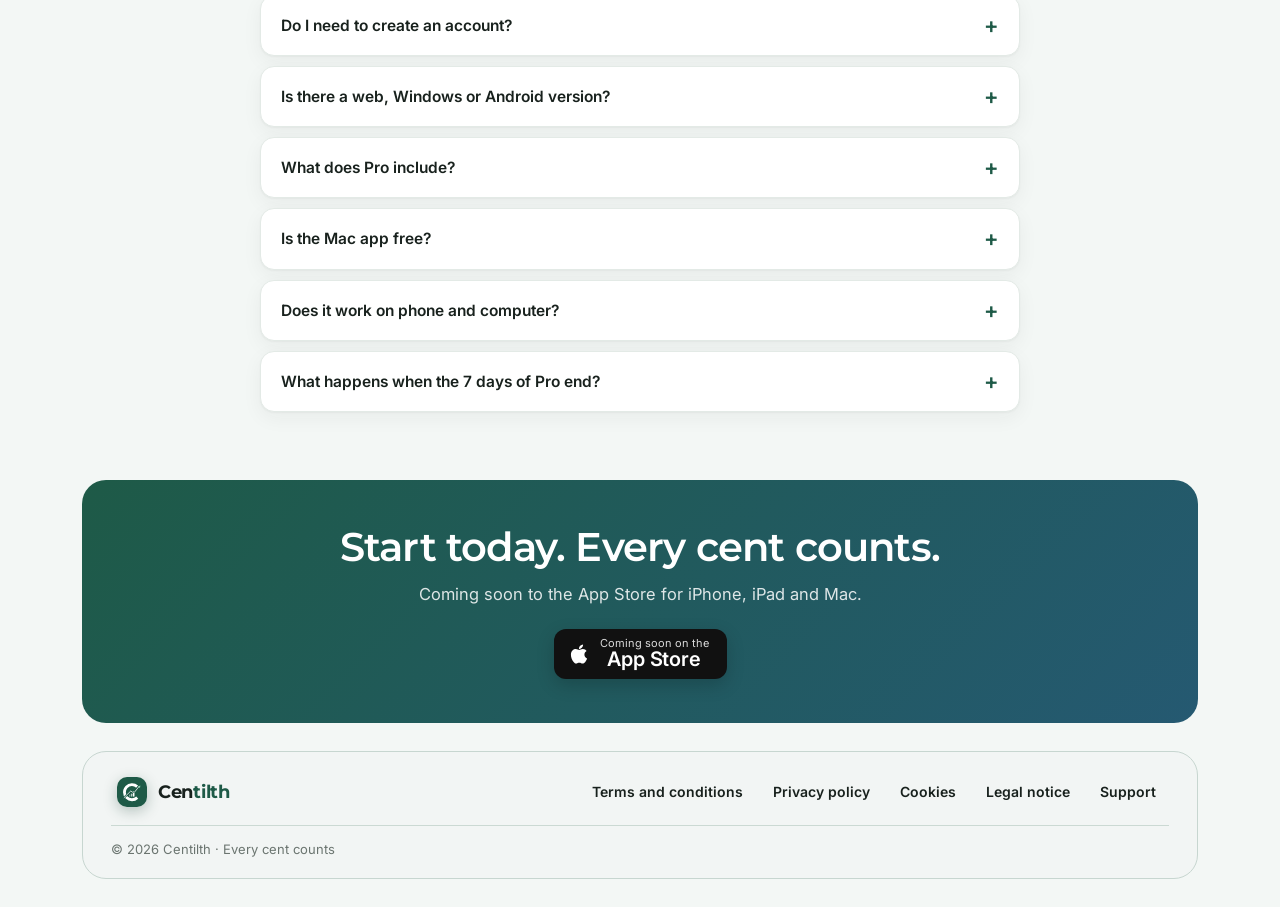
==== commit 1112d624: "Web: plan Gratis con lo básico y Pro (sin «Gratis en iPhone y iPad») Co-Authored-By: Claude Opus 5.5" ====
--- a/en/index.html
+++ b/en/index.html
@@ -58,7 +58,7 @@
 <meta name="format-detection" content="telephone=no" />
 <link rel="preconnect" href="https://fonts.googleapis.com" />
 <link href="https://fonts.googleapis.com/css2?family=Inter:wght@400;500;600;700&family=Montserrat:wght@500;600;700&display=swap" rel="stylesheet" />
-  <script type="module" crossorigin src="/assets/site-CnThcuK_.js"></script>
+  <script type="module" crossorigin src="/assets/site-otYb4PZq.js"></script>
   <link rel="stylesheet" crossorigin href="/assets/site-vZoatklc.css">
 </head>
 <body><div id="root"></div></body>
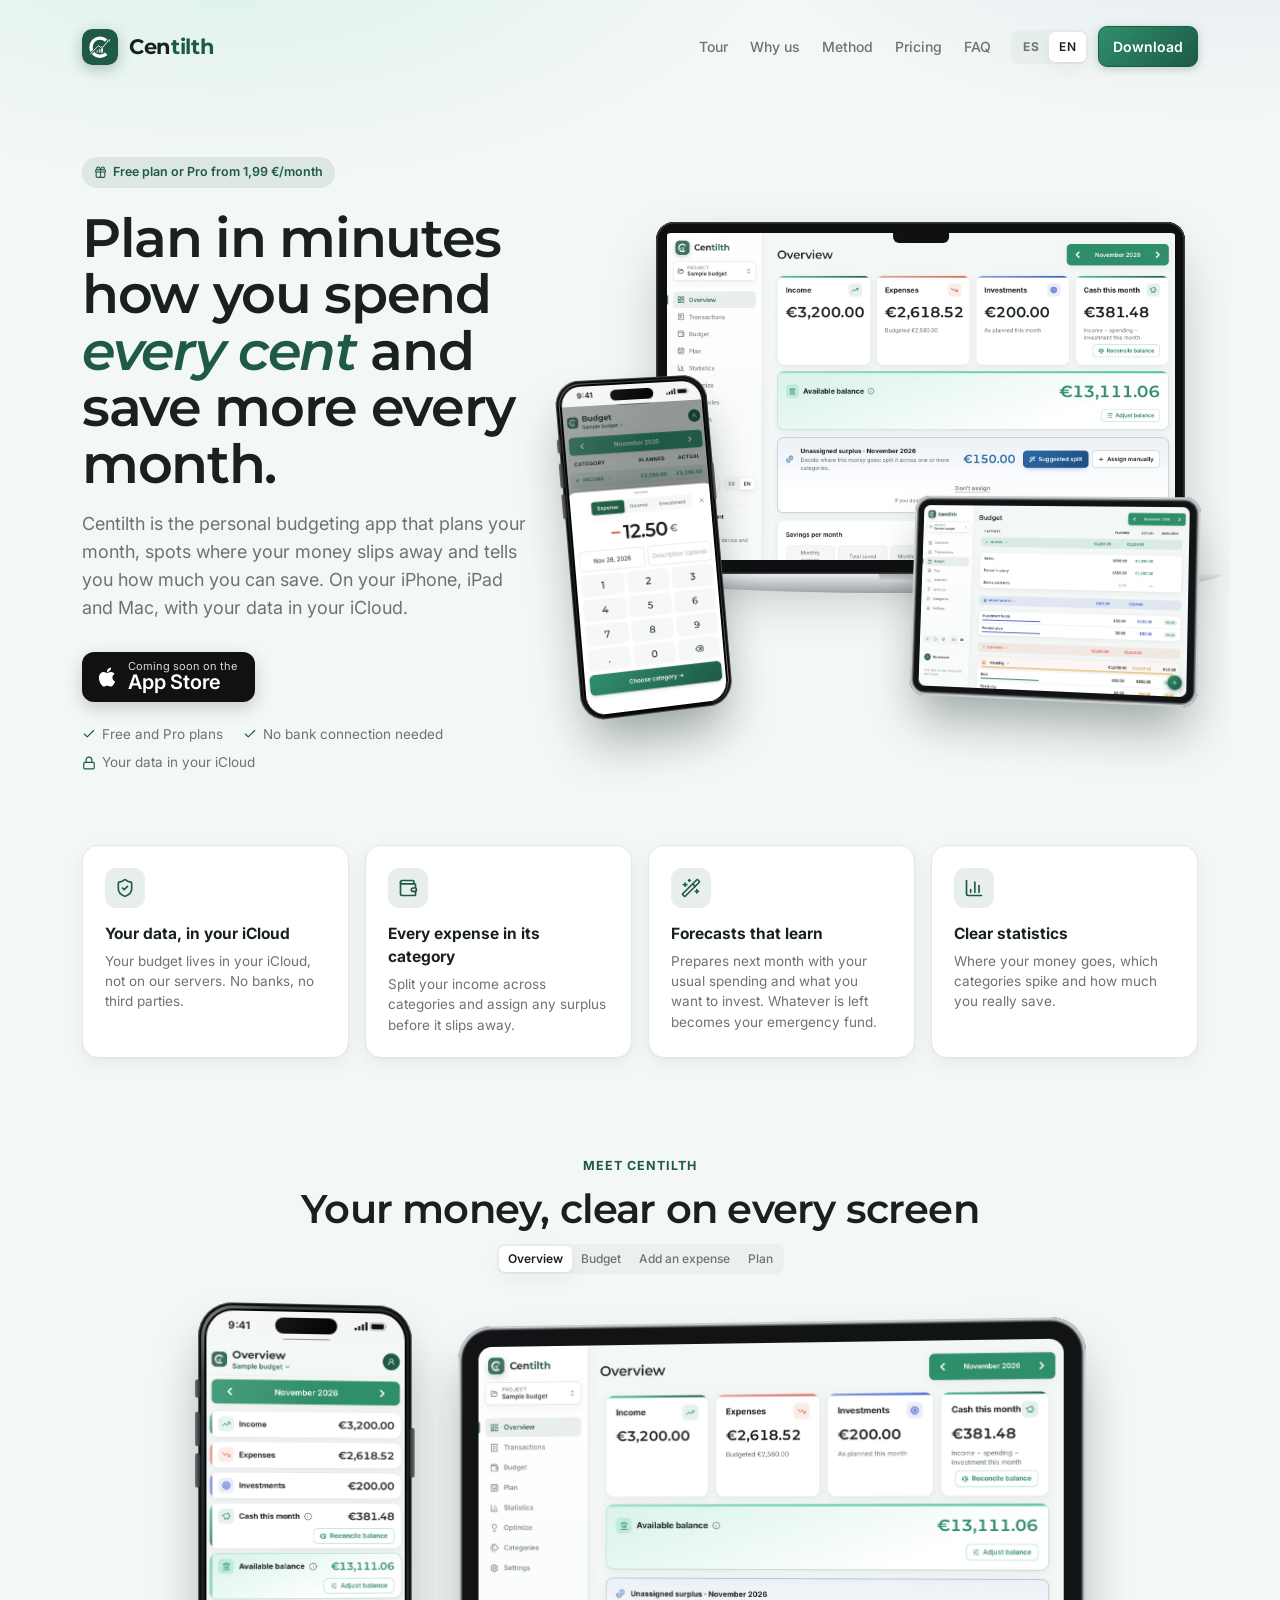
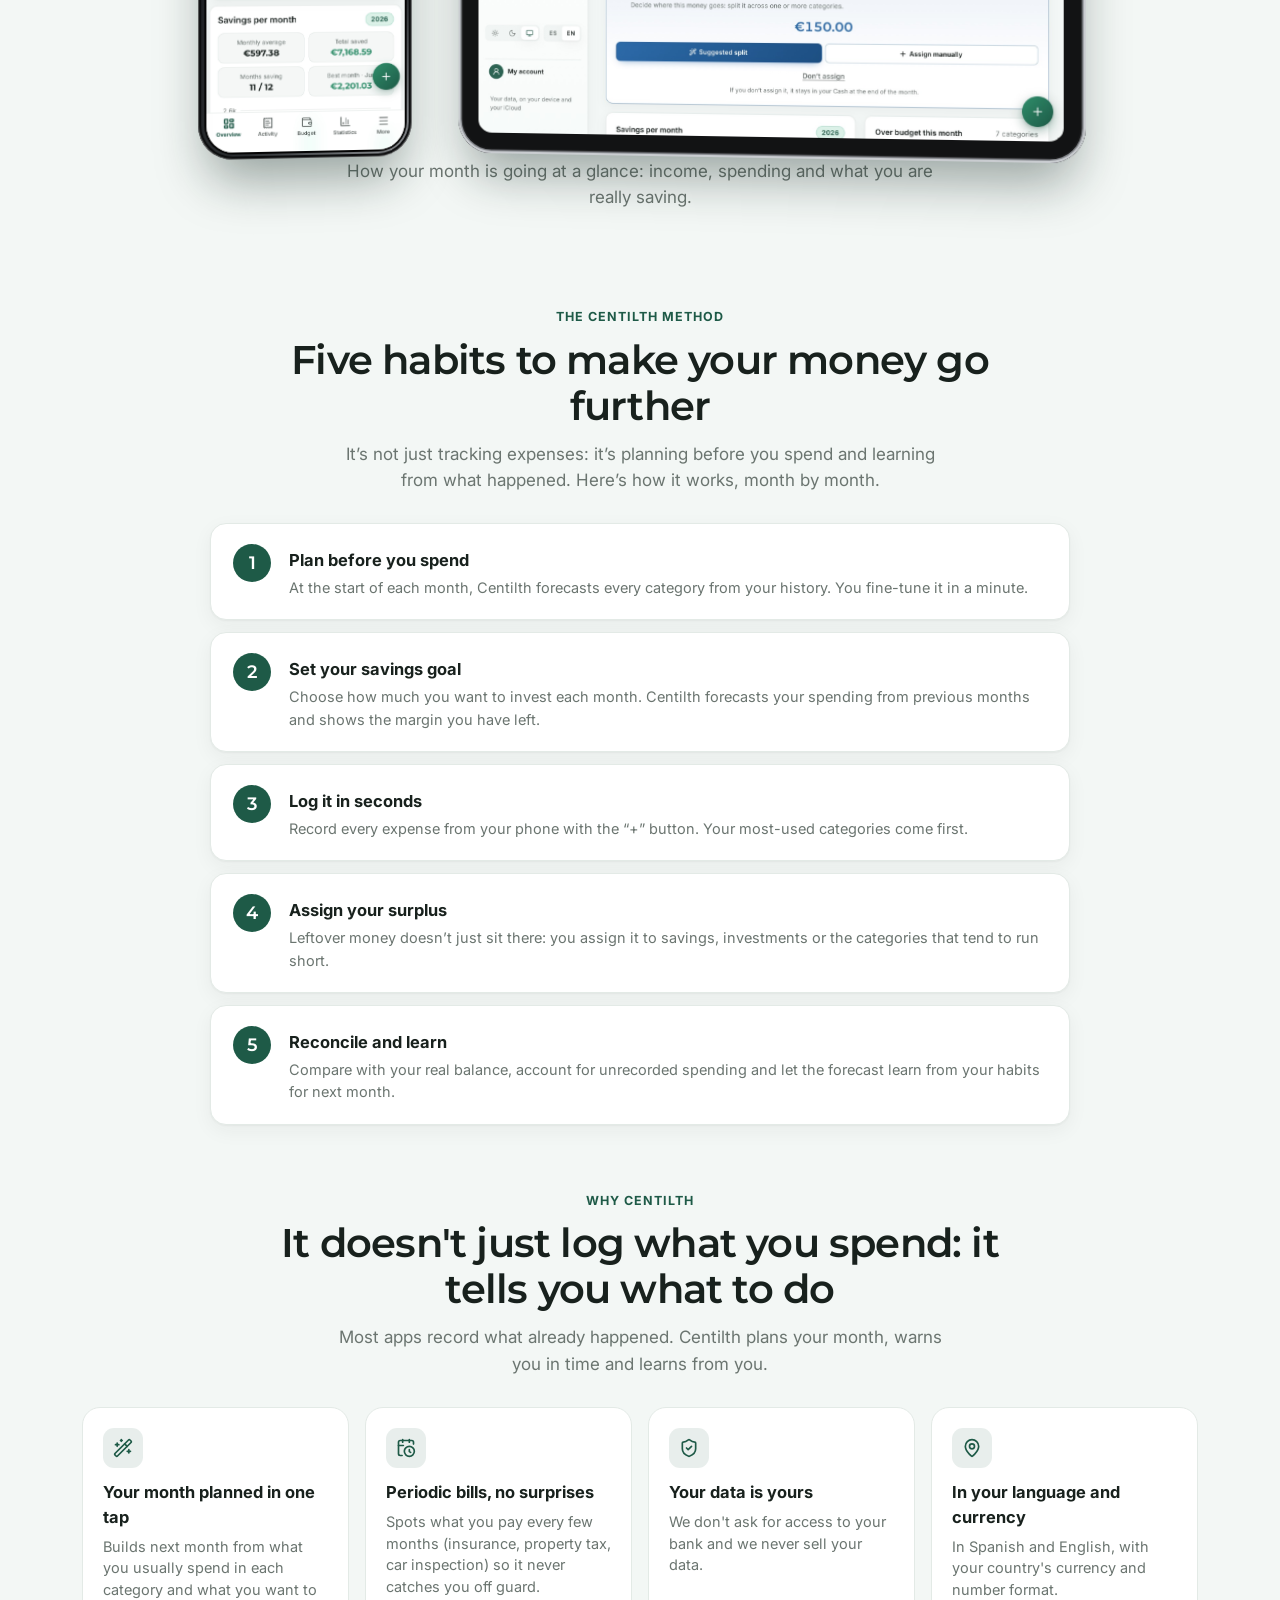
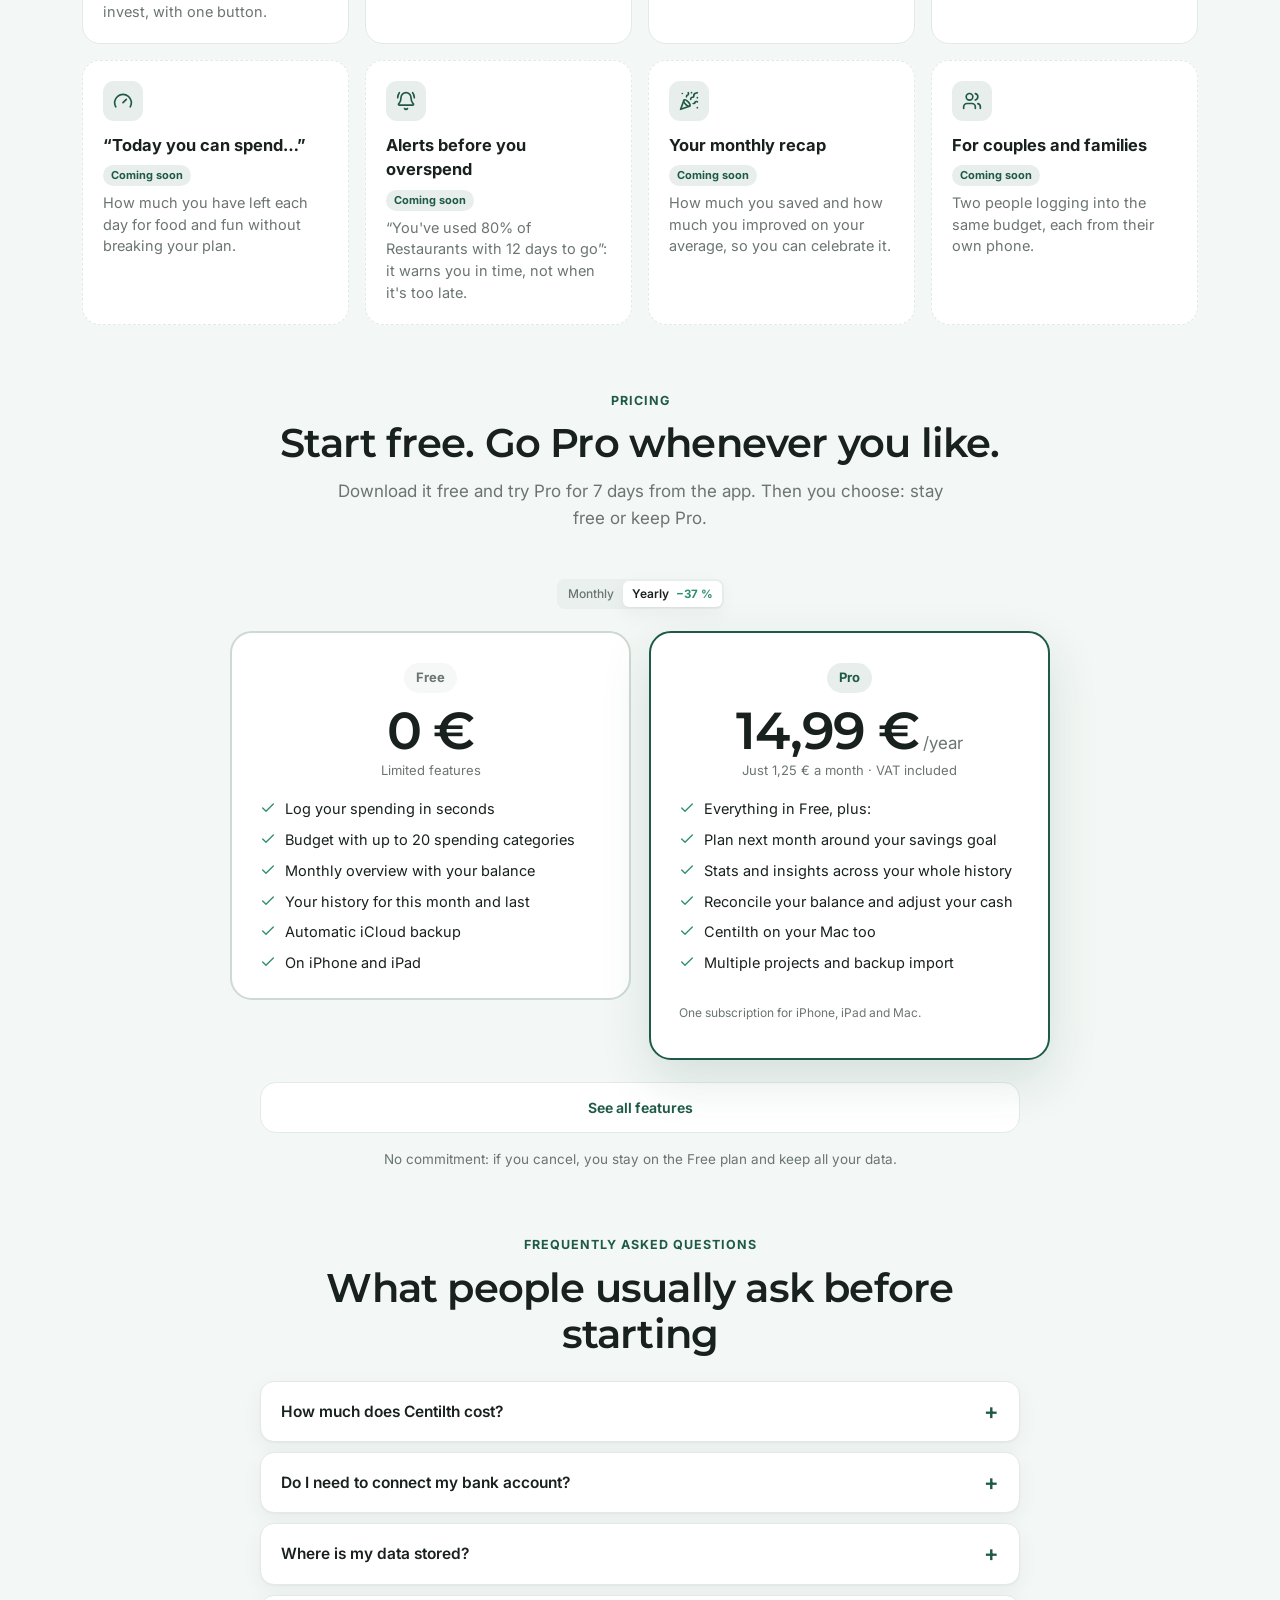
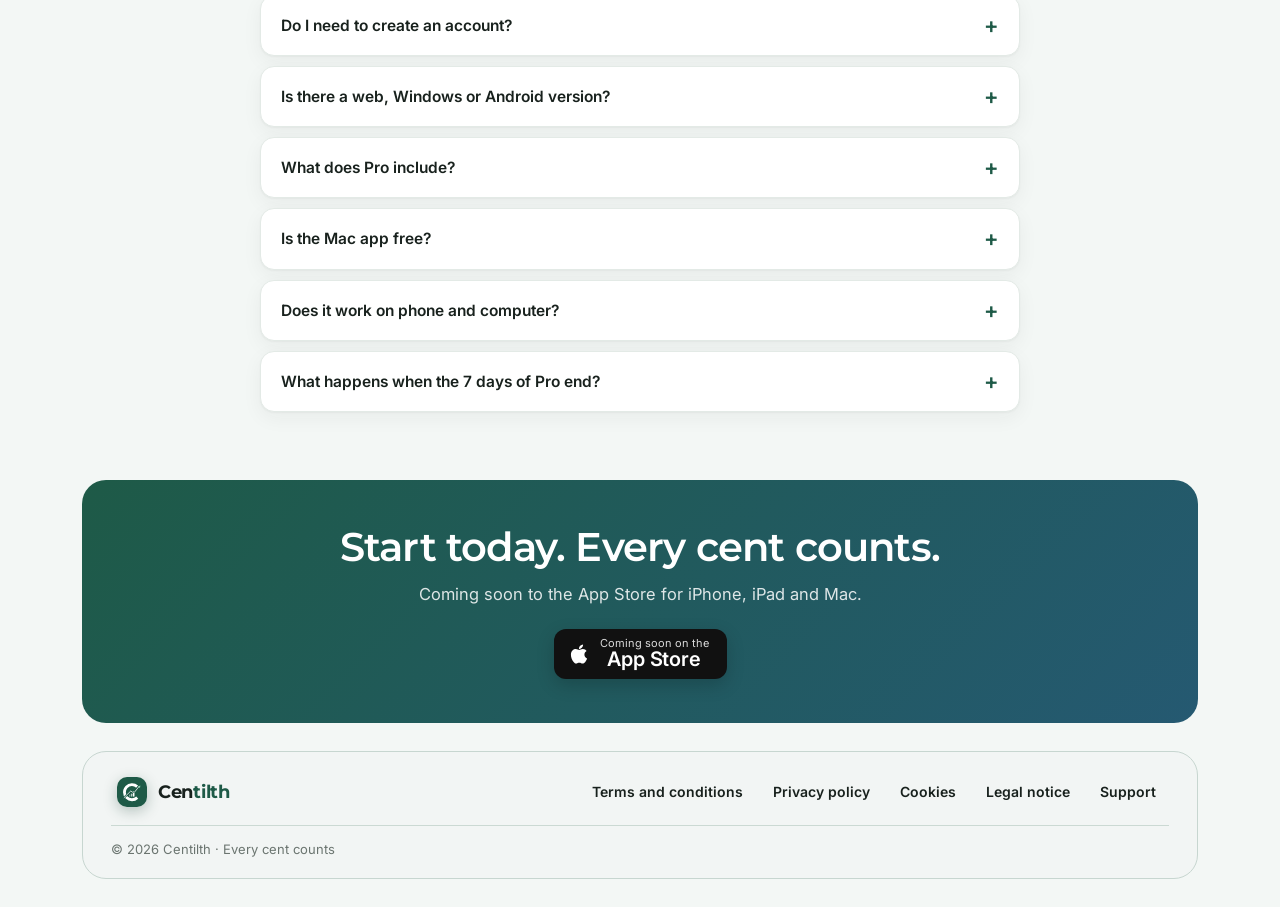
==== commit e66f1a8f: "Web: plan Gratis con funciones limitadas Co-Authored-By: Claude Opus 5.5 <noreply@anthropic.com>" ====
--- a/en/index.html
+++ b/en/index.html
@@ -58,7 +58,7 @@
 <meta name="format-detection" content="telephone=no" />
 <link rel="preconnect" href="https://fonts.googleapis.com" />
 <link href="https://fonts.googleapis.com/css2?family=Inter:wght@400;500;600;700&family=Montserrat:wght@500;600;700&display=swap" rel="stylesheet" />
-  <script type="module" crossorigin src="/assets/site-otYb4PZq.js"></script>
+  <script type="module" crossorigin src="/assets/site-BR1LmAfH.js"></script>
   <link rel="stylesheet" crossorigin href="/assets/site-vZoatklc.css">
 </head>
 <body><div id="root"></div></body>
